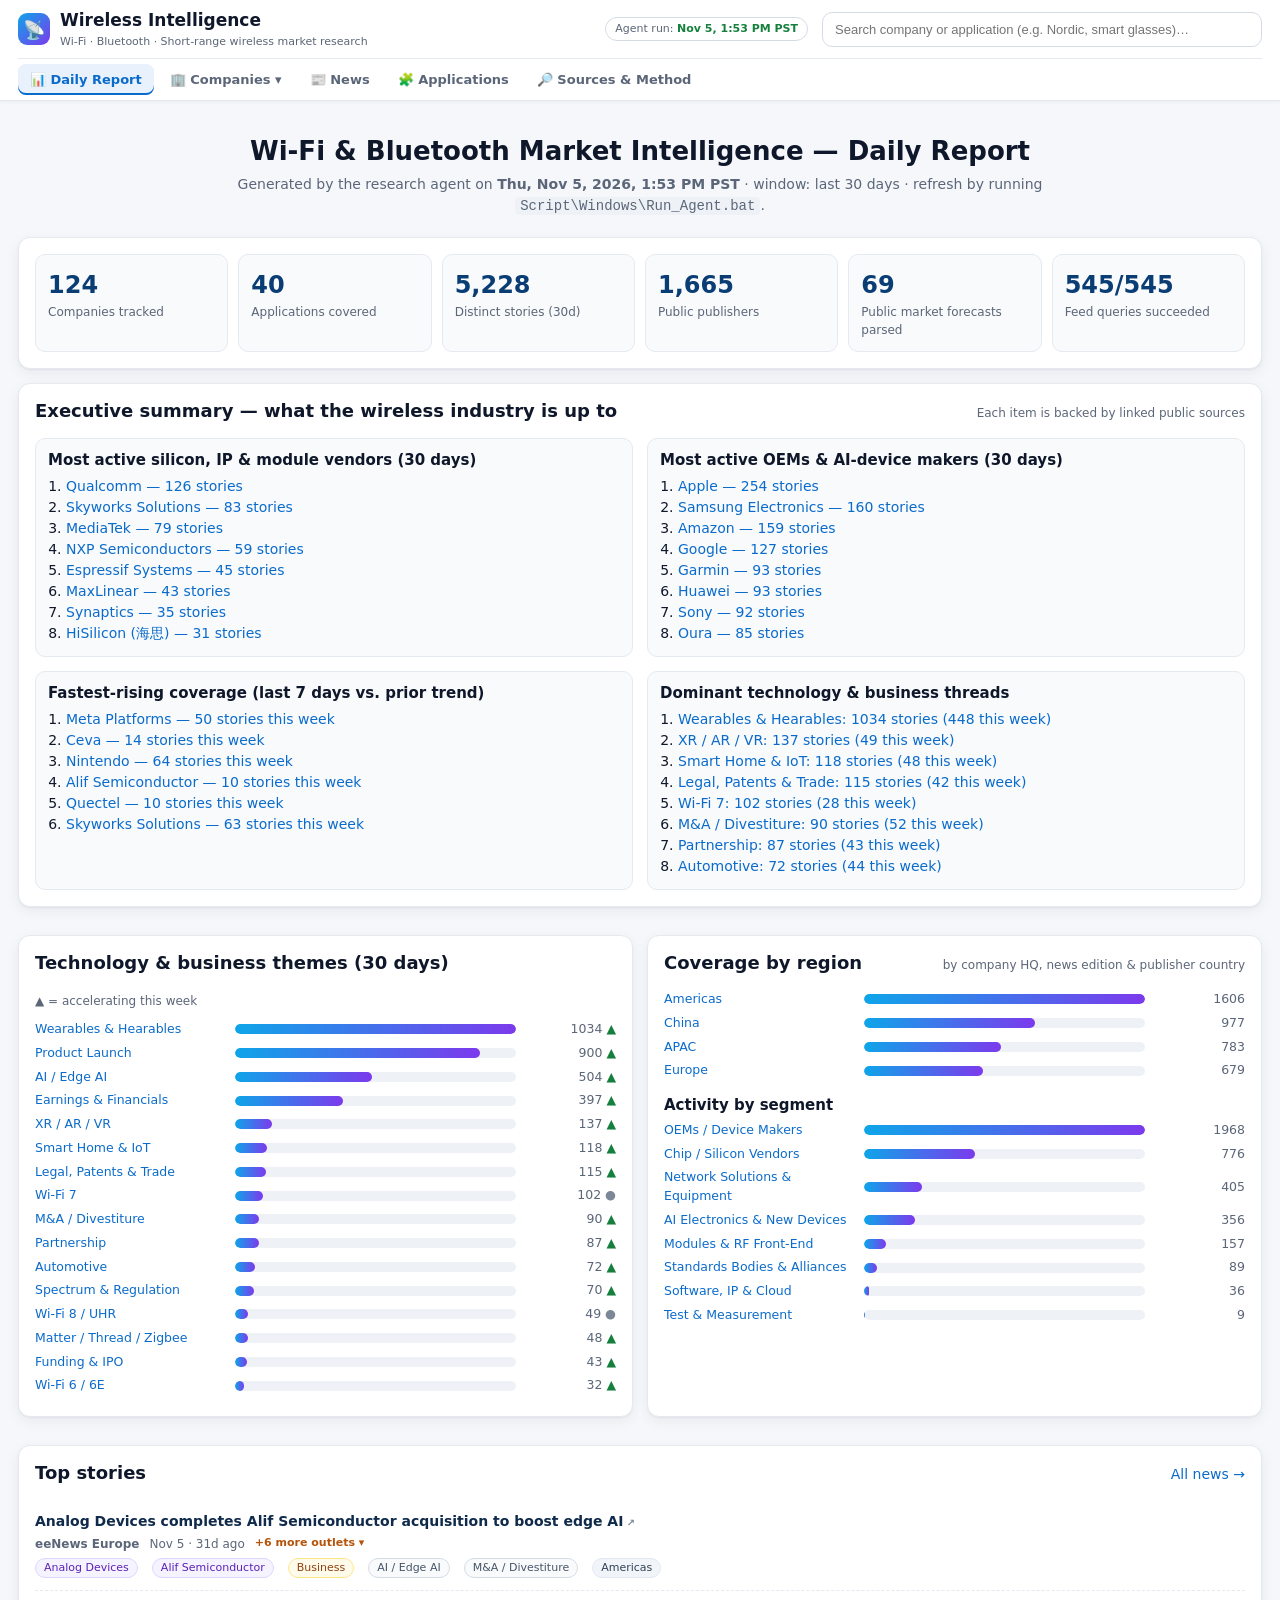
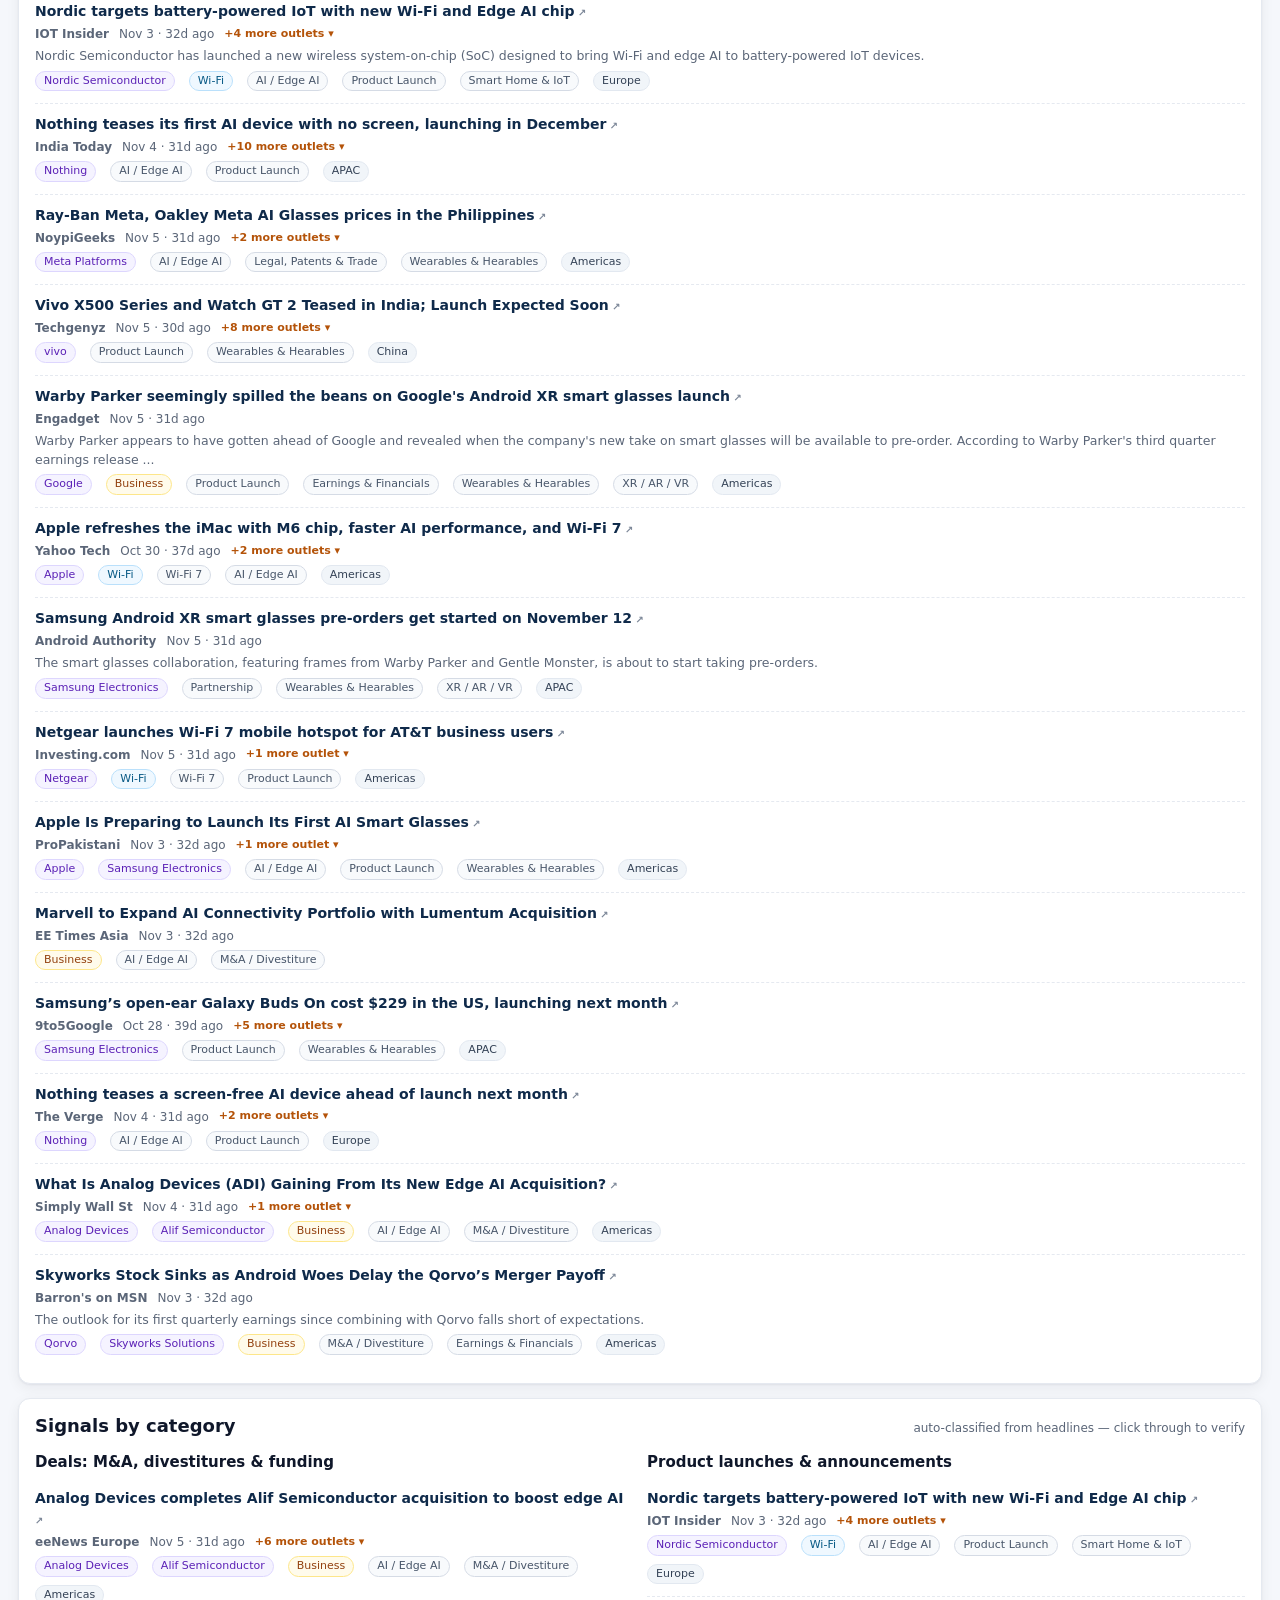
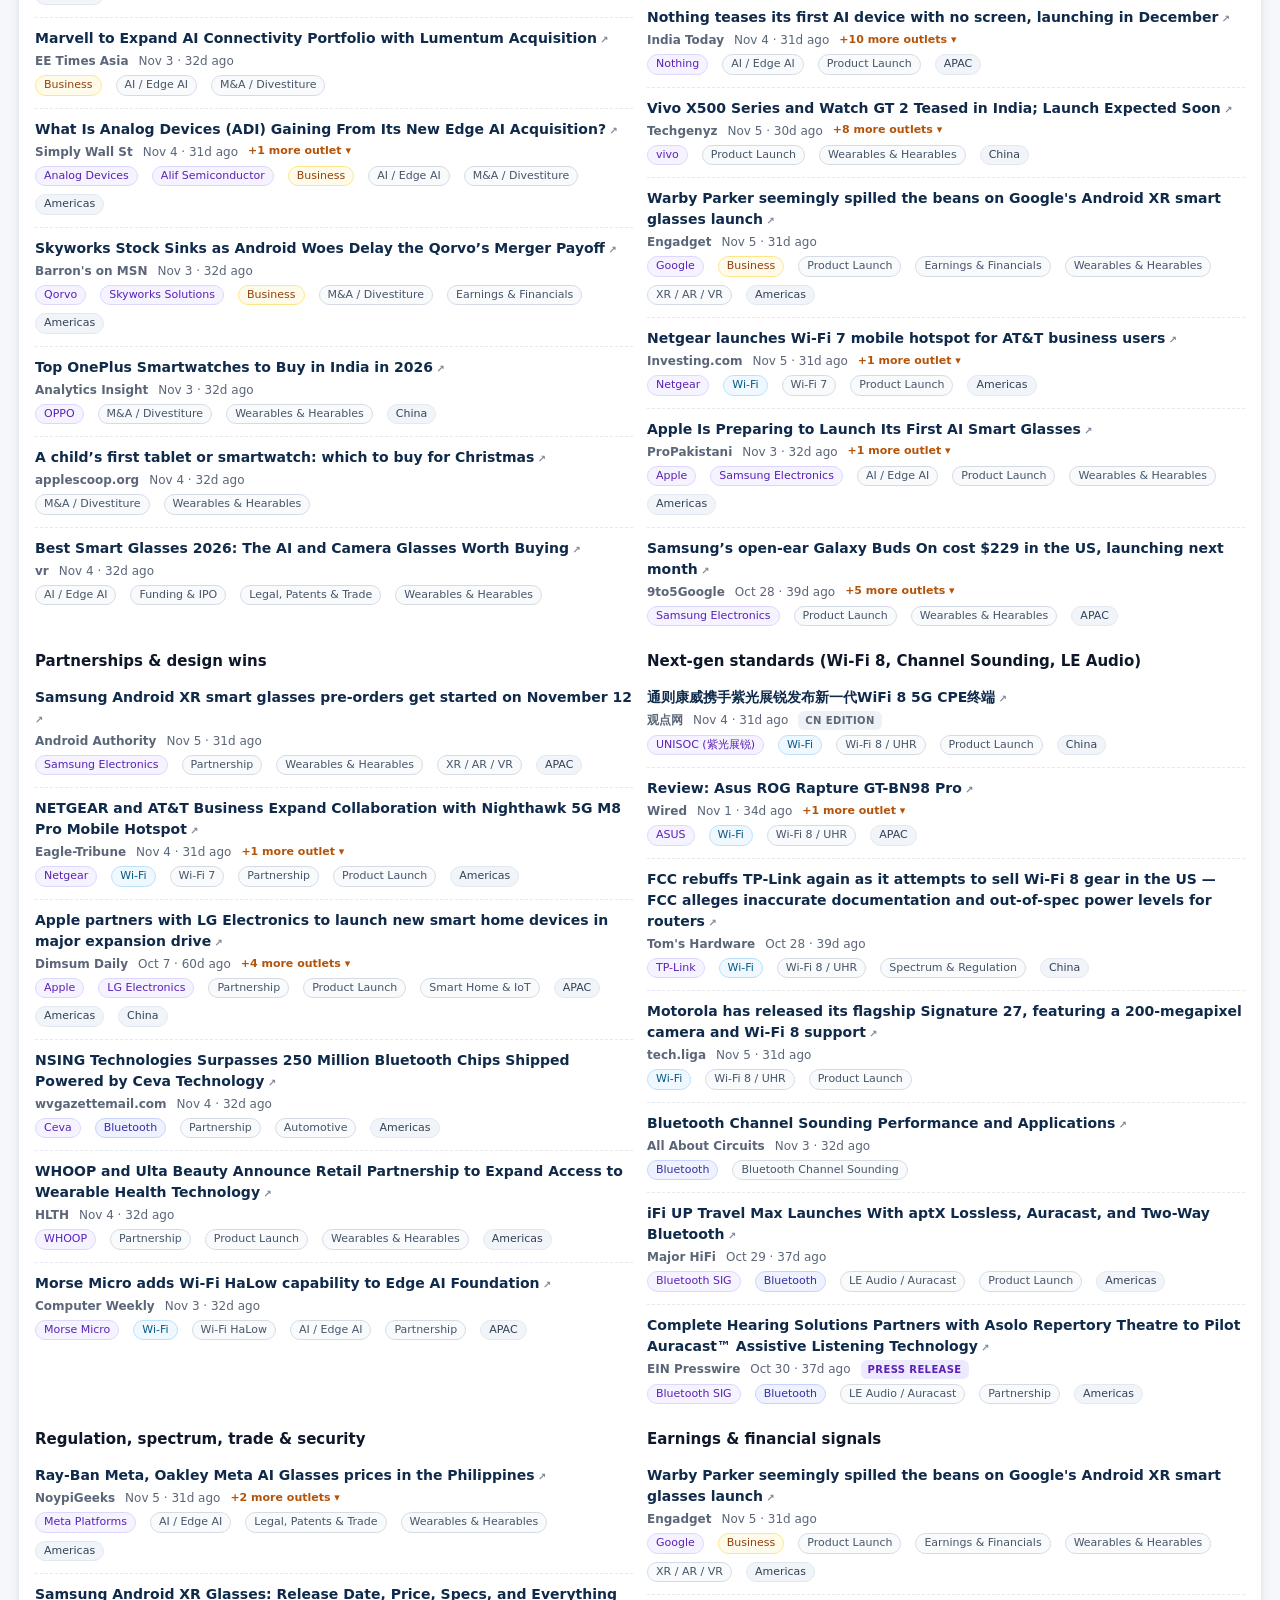
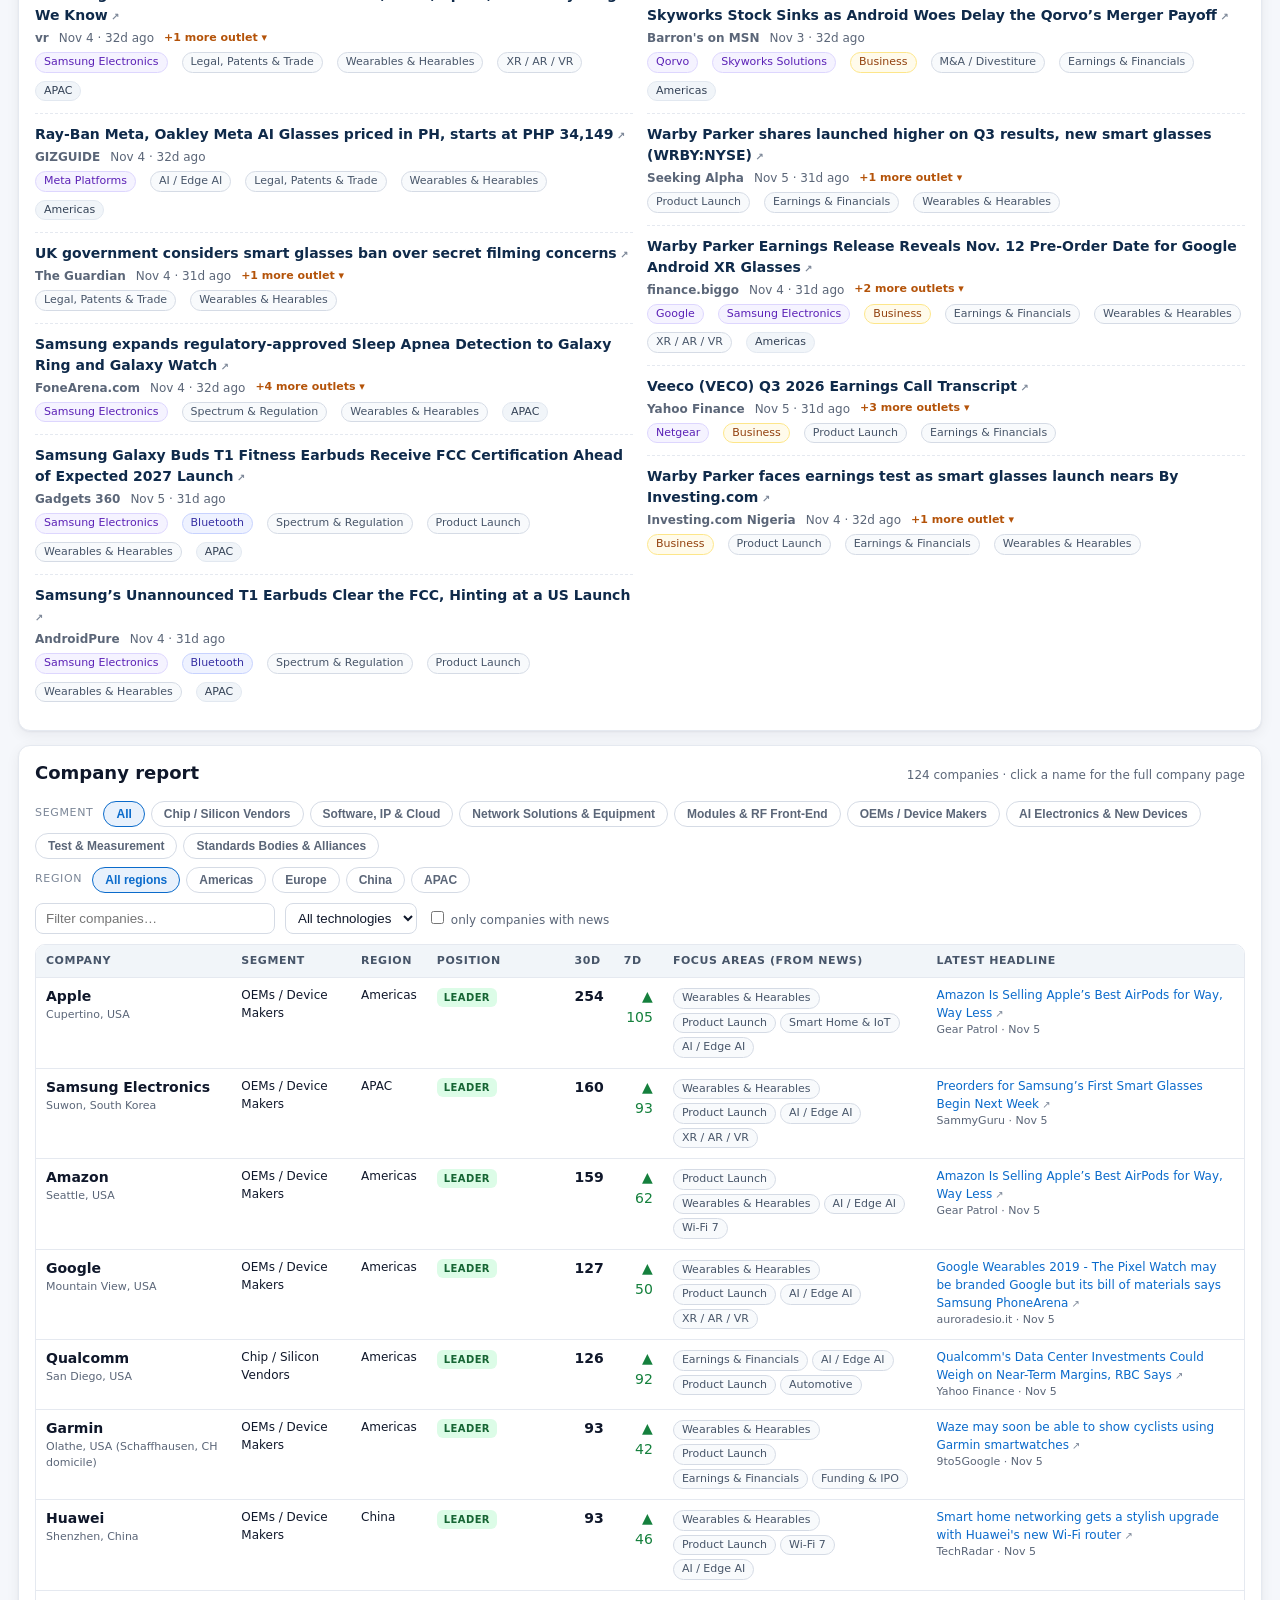
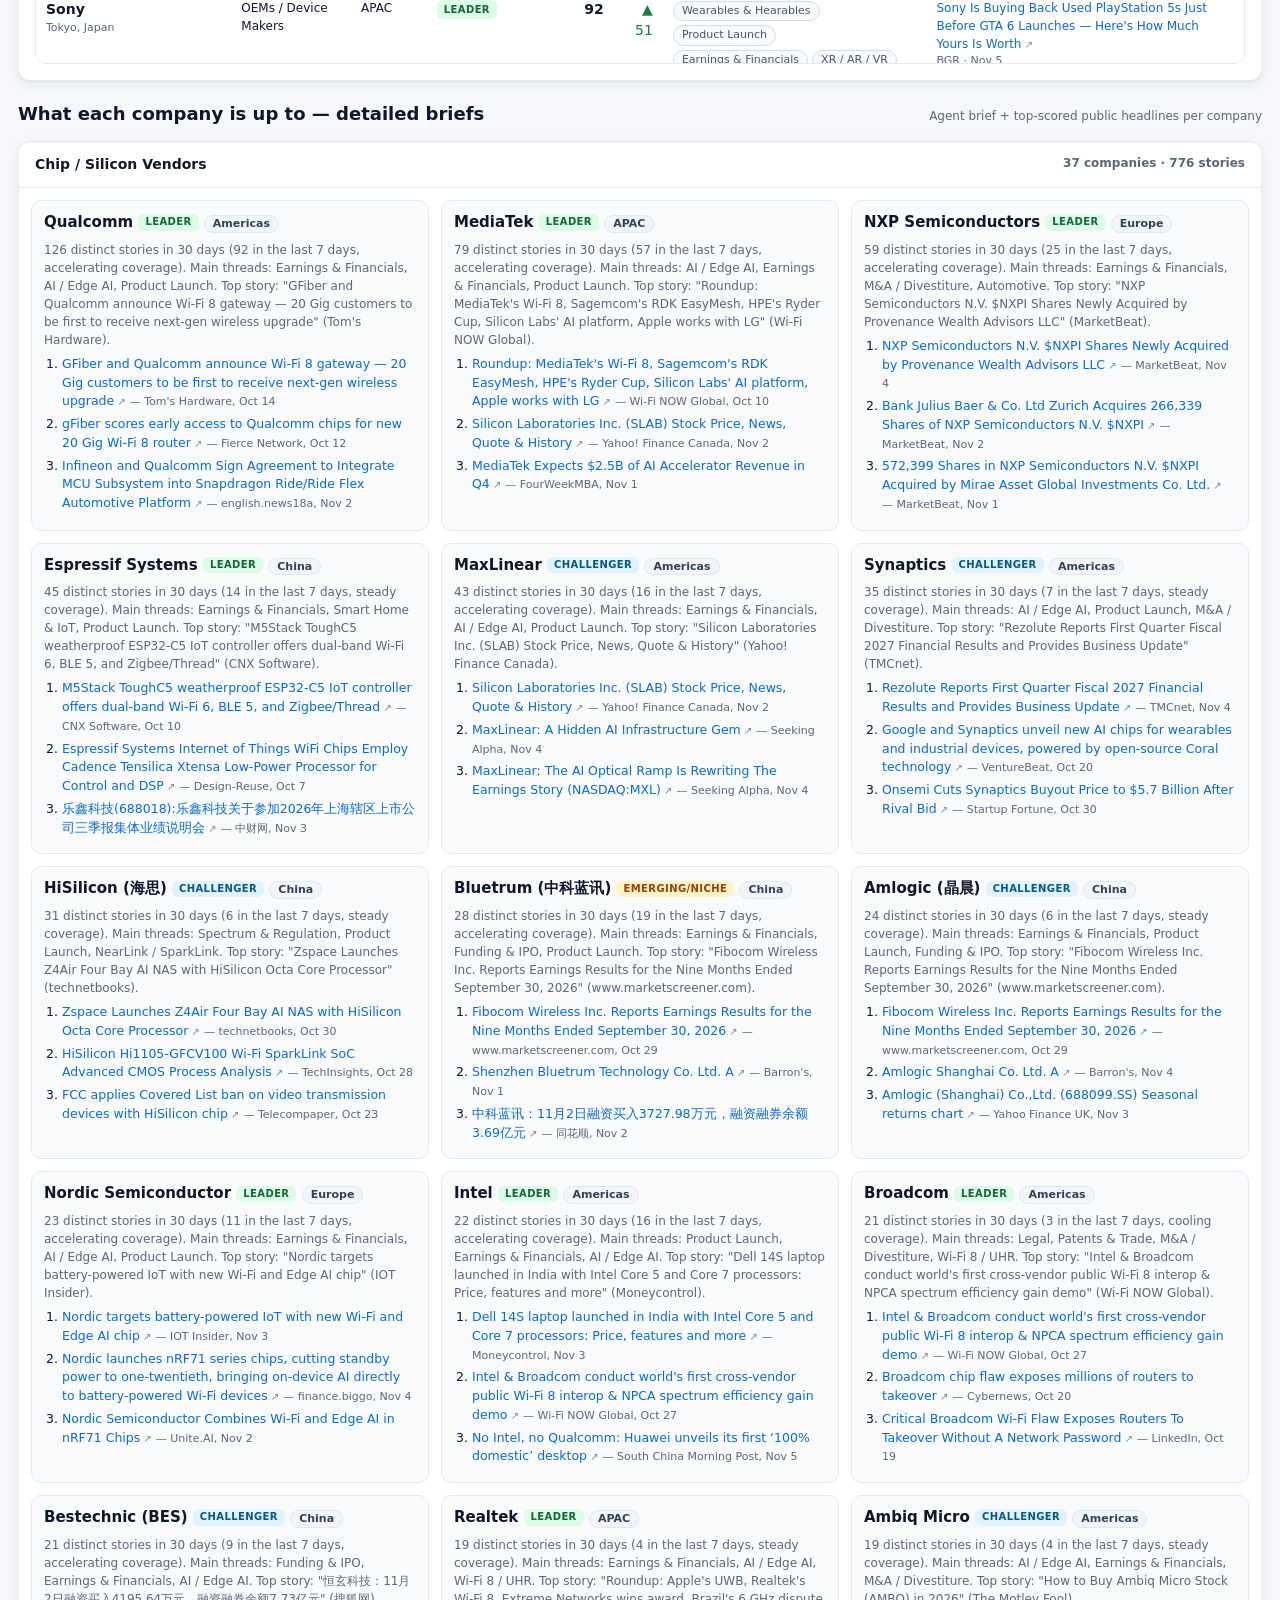
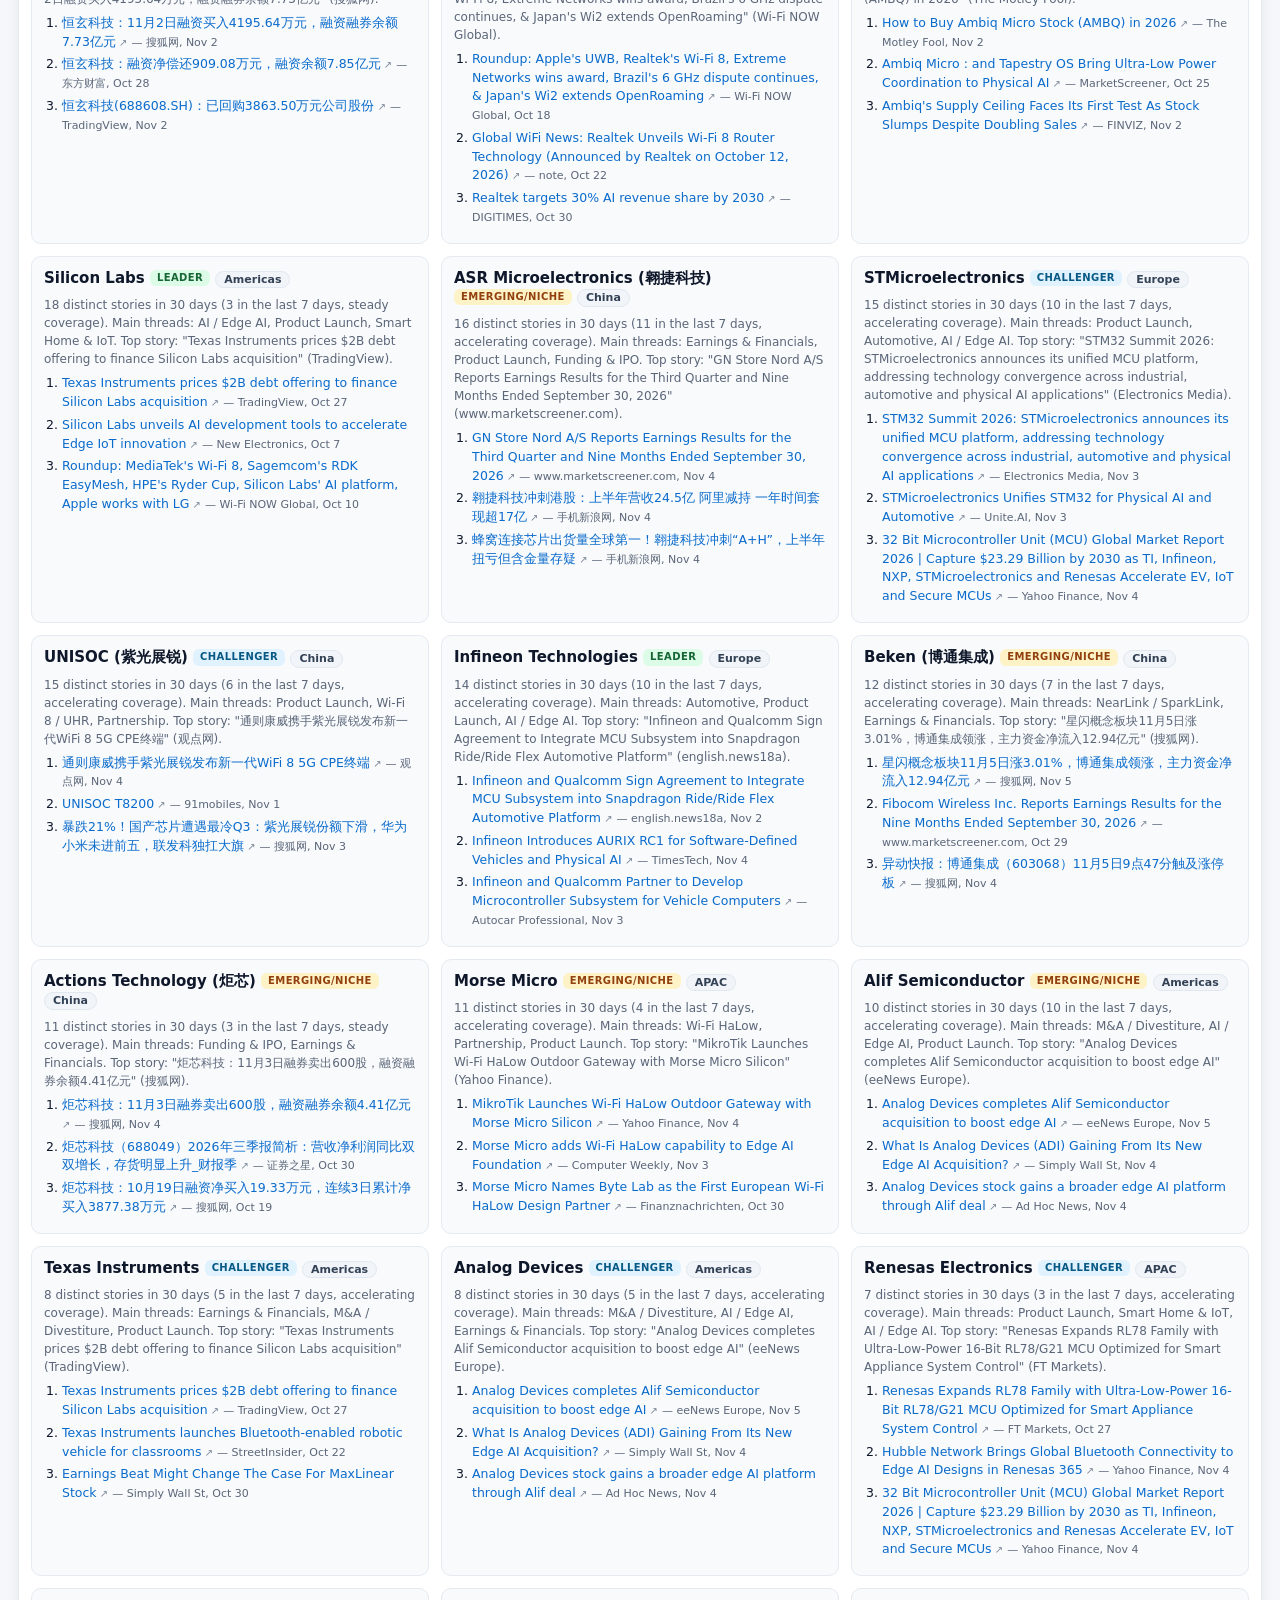
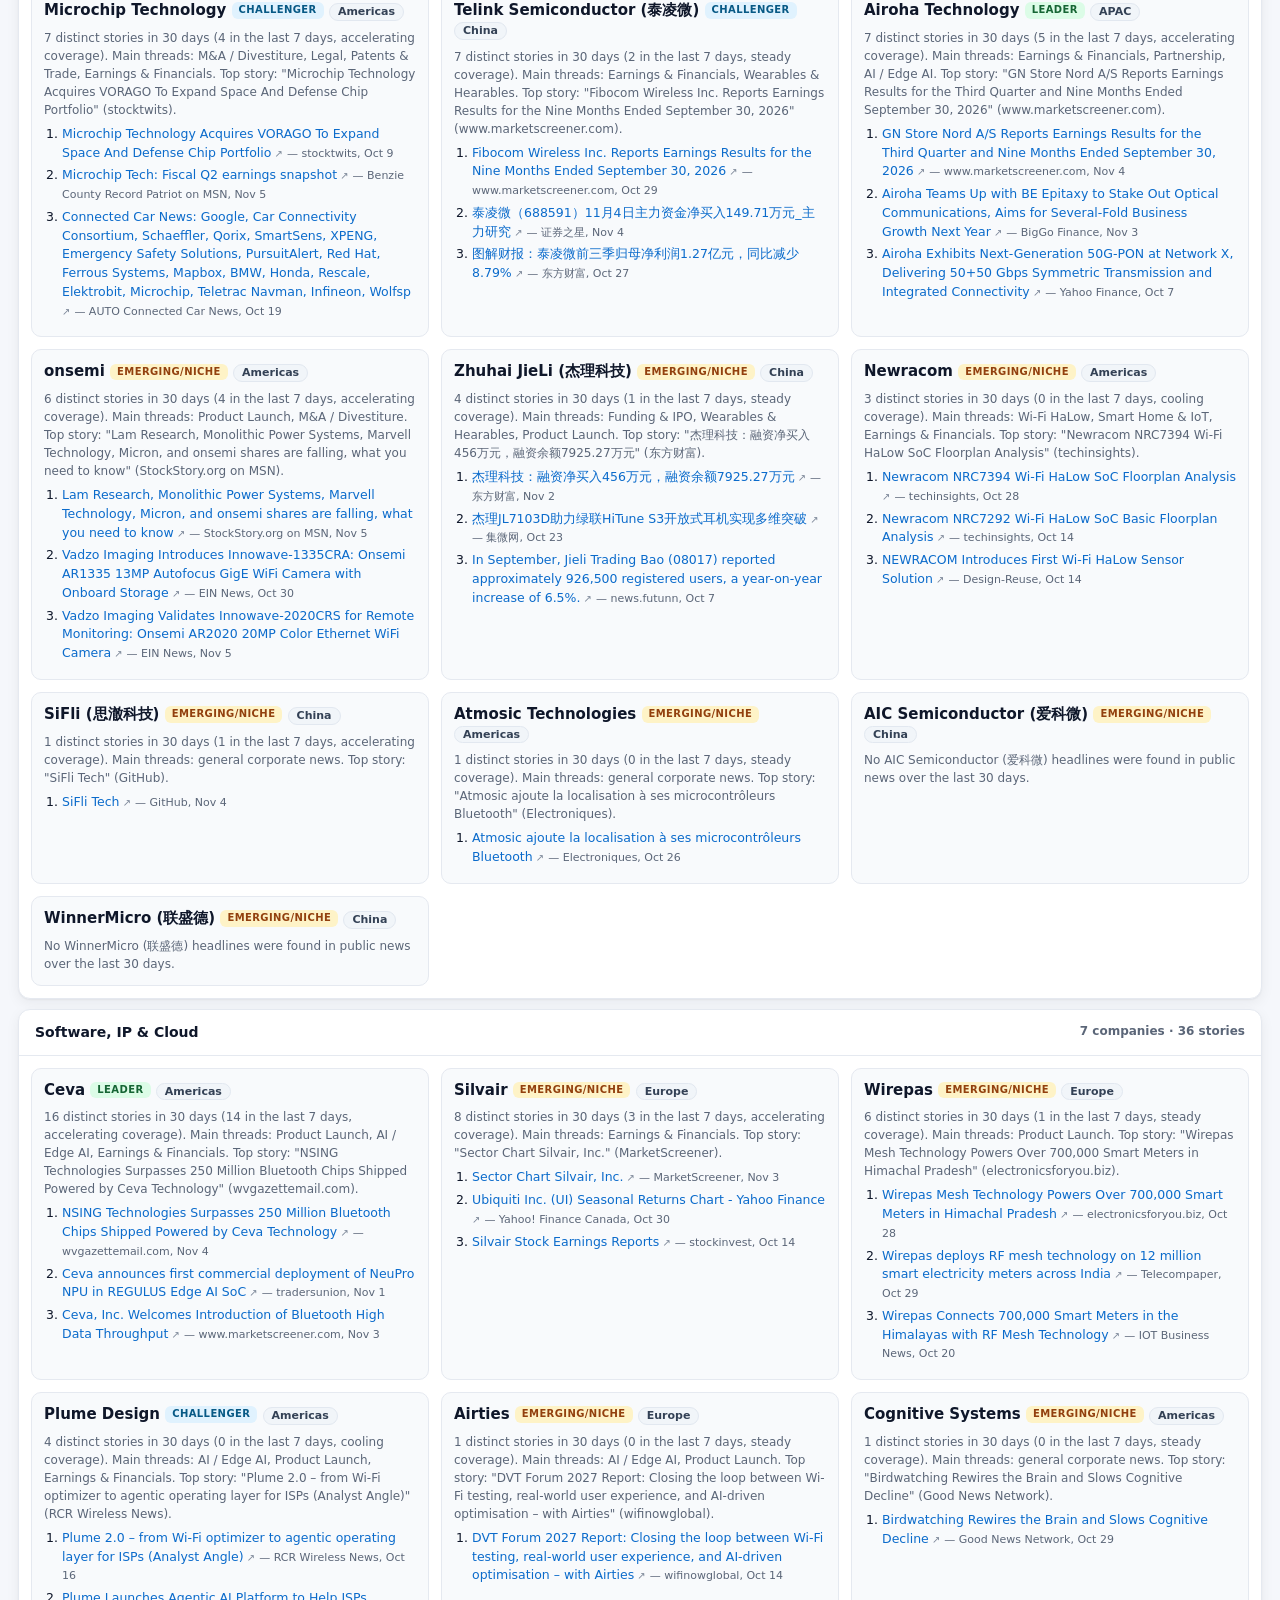
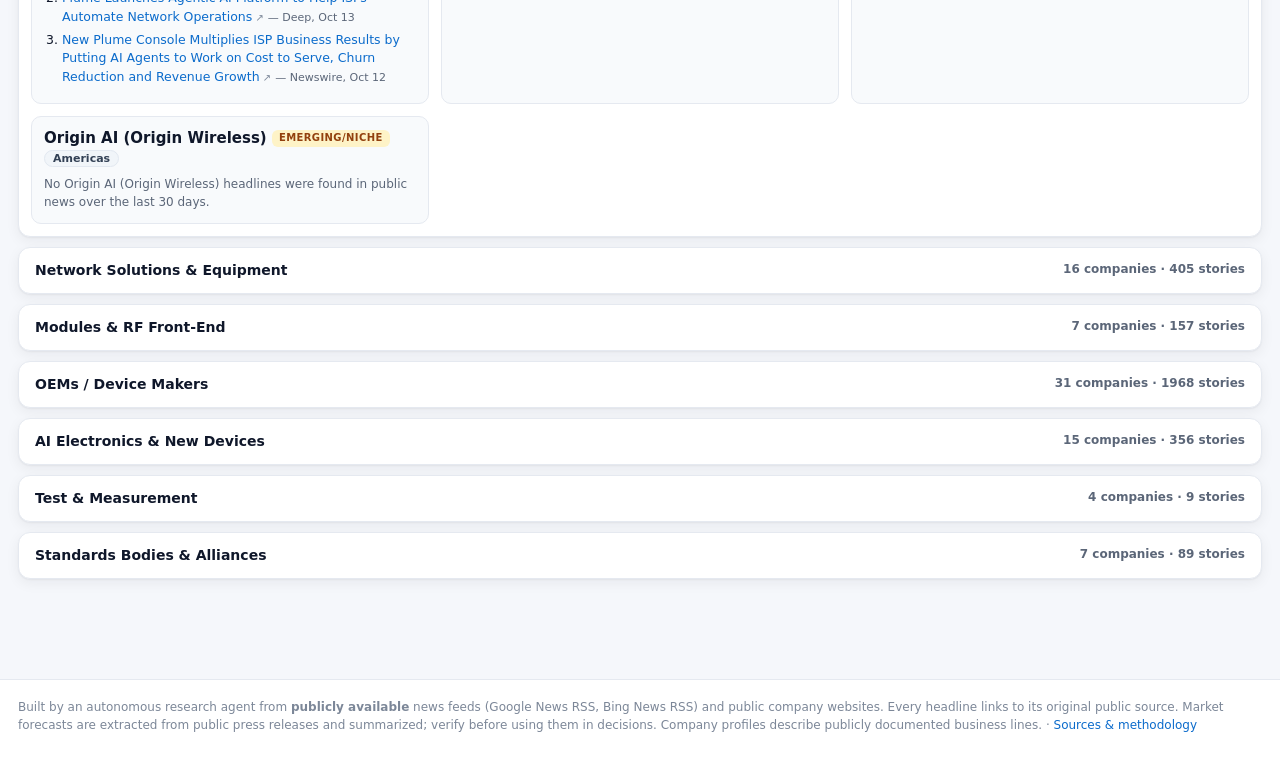
==== site/index.html @ a9712287 "Add wireless market research agent and light-theme dashboard Include on-demand Windows scripts, comp" ====
<!doctype html>
<html lang="en">
<head>
<meta charset="utf-8" />
<meta name="viewport" content="width=device-width,initial-scale=1" />
<title>Wireless Intelligence — Daily Wi-Fi &amp; Bluetooth Market Research Report</title>
<meta name="description" content="Autonomous daily market research on Wi-Fi and Bluetooth chip vendors, OEMs, AI devices and applications across the Americas, Europe, China and APAC — with clickable public sources." />
<link rel="stylesheet" href="assets/style.css?v=2" />
</head>
<body>
<div id="hdr"></div>
<main class="wrap content">
  <section class="hero">
    <h1>Wi-Fi &amp; Bluetooth Market Intelligence — Daily Report</h1>
    <p class="muted" id="sub"></p>
  </section>

  <section class="card"><div class="kpis" id="kpis"></div></section>

  <section class="card" id="exec">
    <div class="card-head"><h2>Executive summary — what the wireless industry is up to</h2><span class="muted small" id="execNote"></span></div>
    <div id="narr"></div>
    <div class="grid g2" id="bullets"></div>
  </section>

  <section class="grid g2">
    <div class="card"><div class="card-head"><h2>Technology &amp; business themes (30 days)</h2><span class="muted small">▲ = accelerating this week</span></div><div id="themes"></div></div>
    <div class="card"><div class="card-head"><h2>Coverage by region</h2><span class="muted small">by company HQ, news edition &amp; publisher country</span></div><div id="regions"></div>
      <h3 style="margin-top:16px">Activity by segment</h3><div id="segments"></div></div>
  </section>

  <section class="card">
    <div class="card-head"><h2>Top stories</h2><a href="news.html">All news →</a></div>
    <ul class="news" id="top"></ul>
  </section>

  <section class="card" id="deals"><div class="card-head"><h2>Signals by category</h2><span class="muted small">auto-classified from headlines — click through to verify</span></div><div class="grid g2" id="sections"></div></section>

  <section class="card" id="companies">
    <div class="card-head"><h2>Company report</h2><span class="muted small" id="cnt"></span></div>
    <div class="toggles" id="catT"></div>
    <div class="toggles" id="regT" style="margin-top:8px"></div>
    <div class="filters" style="margin:10px 0">
      <input type="text" id="cq" placeholder="Filter companies…" />
      <select id="tech"><option value="">All technologies</option><option>Wi-Fi</option><option>Bluetooth</option><option>UWB</option><option>Thread/Matter</option><option>Wi-Fi HaLow</option><option>NearLink</option><option>Wi-Fi Sensing</option></select>
      <label class="small muted"><input type="checkbox" id="active" /> only companies with news</label>
    </div>
    <div class="tbl-wrap" style="max-height:720px"><table id="tbl">
      <thead><tr><th data-k="name">Company</th><th data-k="cat">Segment</th><th data-k="region">Region</th><th data-k="tier">Position</th><th data-k="n30" class="num">30d</th><th data-k="n7" class="num">7d</th><th class="nosort">Focus areas (from news)</th><th class="nosort">Latest headline</th></tr></thead>
      <tbody></tbody></table></div>
  </section>

  <section id="briefs">
    <div class="card-head" style="margin-top:22px"><h2>What each company is up to — detailed briefs</h2><span class="muted small">Agent brief + top-scored public headlines per company</span></div>
    <div id="briefGroups"></div>
  </section>
</main>
<footer id="ftr"></footer>

<script src="data/index.js"></script>
<script src="data/report.js"></script>
<script src="assets/common.js?v=2"></script>
<script>
(function () {
  const R = window.WR_REPORT;
  WR.header("report");
  if (!R) { document.querySelector("main").innerHTML = '<div class="card empty">No report yet — run <code>Script\\Windows\\Run_Agent.bat</code>.</div>'; return; }
  const L = R.theme_labels, E = WR.esc;
  document.getElementById("sub").innerHTML = `Generated by the research agent on <b>${WR.fmtFull(R.generated)}</b> · window: last ${R.window} days · refresh by running <code>Script\\Windows\\Run_Agent.bat</code>.`;

  const k = R.kpis;
  document.getElementById("kpis").innerHTML = [
    [k.companies, "Companies tracked"], [k.applications, "Applications covered"], [k.articles.toLocaleString(), "Distinct stories (30d)"],
    [k.publishers.toLocaleString(), "Public publishers"], [k.forecasts, "Public market forecasts parsed"], [`${k.queries_ok}/${k.queries}`, "Feed queries succeeded"]
  ].map(([v, l]) => `<div class="kpi"><div class="v">${v}</div><div class="l">${l}</div></div>`).join("");

  // ---- executive summary
  const S = R.summary;
  if (S.narrative) {
    const refs = S.narrative.refs;
    const txt = E(S.narrative.text).replace(/\[(\d+)\]/g, (m, n) => { const r = refs[+n - 1]; return r ? `<a href="${E(r.u)}" target="_blank" rel="noopener" title="${E(r.t)} — ${E(r.p)}">[${n}]</a>` : m; });
    document.getElementById("narr").innerHTML = `<div class="note info narr">${txt}</div><p class="tiny muted">AI narrative (${E(S.narrative.model)}) written only from the cited public headlines.</p>`;
  }
  document.getElementById("bullets").innerHTML = S.bullets.map((b) => `<div class="kpi"><h3>${E(b.h)}</h3><ol style="margin:6px 0 0;padding-left:18px">${b.items.map((i) => `<li>${i.cid ? `<a href="company.html?id=${i.cid}">${E(i.t)}</a>` : i.theme ? `<a href="news.html?theme=${i.theme}">${E(i.t)}</a>` : E(i.t)}</li>`).join("")}</ol></div>`).join("");
  document.getElementById("execNote").textContent = "Each item is backed by linked public sources";

  // ---- themes
  const th = R.themes.filter((t) => !["wifi", "bluetooth", "chips"].includes(t.id)).slice(0, 16);
  document.getElementById("themes").innerHTML = WR.bars(th.map((t) => ({ l: `<a href="news.html?theme=${t.id}">${E(t.label)}</a>`, v: t.n30, n: `${t.n30} ${t.mom > 0.5 ? '<span class="up">▲</span>' : t.mom < -0.4 ? '<span class="down">▼</span>' : '<span class="flat">●</span>'}` })));
  document.getElementById("regions").innerHTML = WR.bars(S.regions.filter((r) => r[0] !== "Global").map(([r, n]) => ({ l: `<a href="news.html?region=${encodeURIComponent(r)}">${E(r)}</a>`, v: n })));
  const seg = {};
  R.companies.forEach((c) => (seg[c.cat] = (seg[c.cat] || 0) + c.n30));
  document.getElementById("segments").innerHTML = WR.bars(Object.entries(seg).sort((a, b) => b[1] - a[1]).map(([c, n]) => ({ l: `<a href="index.html?cat=${c}#companies">${E(R.categories[c])}</a>`, v: n })));

  document.getElementById("top").innerHTML = R.top.slice(0, 15).map((n) => WR.newsItem(n, L, { desc: true })).join("");
  document.getElementById("sections").innerHTML = S.sections.filter((s) => s.items.length).map((s) => `<div><h3>${E(s.h)}</h3><ul class="news">${s.items.slice(0, 7).map((n) => WR.newsItem(n, L)).join("")}</ul></div>`).join("");

  // ---- company table
  let cat = WR.qs("cat") || "", reg = WR.qs("region") || "", sortK = "n30", sortD = -1;
  const catT = document.getElementById("catT"), regT = document.getElementById("regT");
  catT.innerHTML = `<span class="lbl">Segment</span>` + [["", "All"]].concat(Object.entries(R.categories)).map(([k2, v]) => `<button class="tbtn" data-c="${k2}">${E(v)}</button>`).join("");
  regT.innerHTML = `<span class="lbl">Region</span>` + [["", "All regions"]].concat(R.regions.map((r) => [r, r])).map(([k2, v]) => `<button class="tbtn" data-r="${k2}">${E(v)}</button>`).join("");
  catT.onclick = (e) => { if (e.target.dataset.c !== undefined) { cat = e.target.dataset.c; draw(); } };
  regT.onclick = (e) => { if (e.target.dataset.r !== undefined) { reg = e.target.dataset.r; draw(); } };
  ["cq", "tech", "active"].forEach((id) => document.getElementById(id).addEventListener("input", draw));
  document.querySelectorAll("#tbl th[data-k]").forEach((th2) => th2.onclick = () => { const kk = th2.dataset.k; sortD = sortK === kk ? -sortD : (["n30", "n7"].includes(kk) ? -1 : 1); sortK = kk; draw(); });

  function filtered() {
    const q = document.getElementById("cq").value.toLowerCase(), tech = document.getElementById("tech").value, act = document.getElementById("active").checked;
    return R.companies.filter((c) => (!cat || c.cat === cat) && (!reg || c.region === reg) && (!tech || c.tech.includes(tech)) && (!act || c.n30 > 0) && (!q || c.name.toLowerCase().includes(q)));
  }
  function draw() {
    catT.querySelectorAll(".tbtn").forEach((b) => b.classList.toggle("on", b.dataset.c === cat));
    regT.querySelectorAll(".tbtn").forEach((b) => b.classList.toggle("on", b.dataset.r === reg));
    const rows = filtered().sort((a, b) => { const x = a[sortK], y = b[sortK]; return (typeof x === "number" ? x - y : String(x).localeCompare(String(y))) * sortD; });
    document.getElementById("cnt").textContent = `${rows.length} companies · click a name for the full company page`;
    document.querySelector("#tbl tbody").innerHTML = rows.map((c) => `<tr>
      <td><a class="co-name" href="company.html?id=${c.id}">${E(c.name)}</a><div class="tiny muted">${E(c.hq)}</div></td>
      <td class="small">${E(R.categories[c.cat])}</td><td class="small">${E(c.region)}</td><td>${WR.tierBadge(c.tier)}</td>
      <td class="num"><b>${c.n30}</b></td><td class="num">${WR.momHtml(c.mom, c.n7)}</td>
      <td>${c.focus.map((f) => `<span class="chip">${E(L[f] || f)}</span>`).join("") || '<span class="muted small">—</span>'}</td>
      <td class="small">${c.latest ? `<a class="ext" href="${E(c.latest.u)}" target="_blank" rel="noopener">${E(c.latest.t)}</a><div class="tiny muted">${E(c.latest.p)} · ${WR.fmtDate(c.latest.d)}</div>` : '<span class="muted">No headlines in window</span>'}</td></tr>`).join("");
    drawBriefs(rows);
  }
  function drawBriefs(rows) {
    const by = {};
    rows.forEach((c) => (by[c.cat] = by[c.cat] || []).push(c));
    document.getElementById("briefGroups").innerHTML = Object.keys(R.categories).filter((k2) => by[k2]).map((k2, i) => {
      const list = by[k2].slice().sort((a, b) => b.n30 - a.n30);
      return `<details class="grp" ${i < 2 ? "open" : ""}><summary><span>${E(R.categories[k2])}</span><span class="muted small">${list.length} companies · ${list.reduce((s, c) => s + c.n30, 0)} stories</span></summary>
      <div class="briefs">${list.map((c) => `<div class="brief"><h3><a href="company.html?id=${c.id}">${E(c.name)}</a> ${WR.tierBadge(c.tier)} <span class="chip rg">${E(c.region)}</span></h3>
        <div class="small muted">${E(c.brief)}</div>
        ${c.hl.length ? `<ol>${c.hl.map((n) => `<li><a class="ext" href="${E(n.u)}" target="_blank" rel="noopener">${E(n.t)}</a> <span class="tiny muted">— ${E(n.p)}, ${WR.fmtDate(n.d)}</span></li>`).join("")}</ol>` : ""}
      </div>`).join("")}</div></details>`;
    }).join("");
  }
  draw();
  if (location.hash === "#companies" || WR.qs("cat")) setTimeout(() => document.getElementById("companies").scrollIntoView(), 50);
})();
</script>
</body>
</html>
---- site/assets/style.css ----
:root{
  --bg:#f5f7fb;--bg2:#ffffff;--card:#ffffff;--card2:#f8fafc;--bd:#e5e9f0;--bd2:#d5dbe5;
  --tx:#0f172a;--mut:#5b6678;--mut2:#7c8798;--acc:#0b6bcb;--acc2:#6d28d9;--good:#15803d;--warn:#b45309;--bad:#dc2626;
  --r:12px;--sh:0 1px 2px rgba(15,23,42,.05),0 4px 14px rgba(15,23,42,.06)
}
*{box-sizing:border-box}
html,body{margin:0;background:var(--bg);color:var(--tx);font:14px/1.5 "Segoe UI",Inter,system-ui,-apple-system,Roboto,Arial,sans-serif}
a{color:var(--acc);text-decoration:none}
a:hover{text-decoration:underline}
.wrap{max-width:1380px;margin:0 auto;padding:0 18px}
.muted{color:var(--mut)} .small{font-size:12px} .tiny{font-size:11px}
h1,h2,h3{margin:0 0 6px;line-height:1.25;color:var(--tx)}
h1{font-size:26px} h2{font-size:18px} h3{font-size:15px}
code{background:#eef2f7;padding:1px 5px;border-radius:4px}

/* ---------- top nav ---------- */
.topnav{position:sticky;top:0;z-index:50;background:rgba(255,255,255,.97);backdrop-filter:blur(8px);border-bottom:1px solid var(--bd);box-shadow:0 1px 3px rgba(15,23,42,.05)}
.topnav .row1{display:flex;align-items:center;gap:14px;height:58px}
.brand{display:flex;align-items:center;gap:10px;color:var(--tx);font-weight:800;font-size:17px;white-space:nowrap}
.brand:hover{text-decoration:none}
.brand .logo{width:32px;height:32px;border-radius:9px;background:linear-gradient(135deg,#0ea5e9,#7c3aed);display:grid;place-items:center;font-size:18px}
.brand small{display:block;font-size:11px;color:var(--mut);font-weight:500}
.spacer{flex:1}
.search{position:relative;width:min(440px,42vw)}
.search input{width:100%;background:#fff;border:1px solid var(--bd2);color:var(--tx);border-radius:10px;padding:9px 12px;font-size:13px;outline:none}
.search input:focus{border-color:var(--acc);box-shadow:0 0 0 3px rgba(11,107,203,.12)}
.suggest{position:absolute;top:42px;left:0;right:0;background:#fff;border:1px solid var(--bd2);border-radius:10px;box-shadow:var(--sh);max-height:360px;overflow:auto}
.suggest a{display:flex;justify-content:space-between;gap:8px;padding:8px 12px;color:var(--tx);border-bottom:1px solid var(--bd)}
.suggest a:hover,.suggest a.on{background:#eef5fd;text-decoration:none}
.suggest a span{color:var(--mut);font-size:11px}
.navrow{display:flex;gap:4px;align-items:center;height:42px;border-top:1px solid var(--bd);flex-wrap:wrap}
.navrow>a,.dd>a{color:var(--mut);padding:6px 12px;border-radius:8px;font-weight:600;font-size:13px}
.navrow>a:hover,.dd>a:hover{color:var(--tx);background:#eef2f7;text-decoration:none}
.navrow a.active,.dd>a.active{color:var(--acc);background:#e8f1fc;box-shadow:inset 0 -2px 0 var(--acc)}
.dd{position:relative}
.dd-menu{display:none;position:absolute;top:32px;left:0;min-width:300px;background:#fff;border:1px solid var(--bd2);border-radius:12px;box-shadow:var(--sh);padding:6px}
.dd:hover .dd-menu{display:block}
.dd-menu a{display:block;padding:8px 10px;border-radius:8px;color:var(--tx)}
.dd-menu a:hover{background:#eef5fd;text-decoration:none}
.dd-menu a span{display:block;color:var(--mut);font-size:11px}
.status-pill{font-size:11px;color:var(--mut);border:1px solid var(--bd2);background:#fff;padding:3px 9px;border-radius:999px;white-space:nowrap}
.status-pill b{color:var(--good)}

/* ---------- layout ---------- */
.content{padding:18px 18px 60px}
.hero{text-align:center;padding:16px 0 6px}
.hero p{max-width:820px;margin:6px auto 0}
.card{background:var(--card);border:1px solid var(--bd);border-radius:var(--r);padding:16px;margin:14px 0;box-shadow:var(--sh)}
.card-head{display:flex;justify-content:space-between;align-items:baseline;gap:12px;flex-wrap:wrap;margin-bottom:10px}
.grid{display:grid;gap:14px}
.g2{grid-template-columns:repeat(2,minmax(0,1fr))}
.g3{grid-template-columns:repeat(3,minmax(0,1fr))}
.g4{grid-template-columns:repeat(4,minmax(0,1fr))}
@media(max-width:1000px){.g2,.g3,.g4{grid-template-columns:1fr}}
.kpis{display:grid;grid-template-columns:repeat(auto-fit,minmax(150px,1fr));gap:10px}
.kpi{background:var(--card2);border:1px solid var(--bd);border-radius:10px;padding:12px}
.kpi .v{font-size:24px;font-weight:800;color:#0b3d75}
.kpi .l{color:var(--mut);font-size:12px}

/* ---------- toggles / chips ---------- */
.toggles{display:flex;flex-wrap:wrap;gap:6px;align-items:center}
.toggles .lbl{color:var(--mut2);font-size:11px;text-transform:uppercase;letter-spacing:.06em;margin-right:4px}
.tbtn{background:#fff;border:1px solid var(--bd2);color:var(--mut);border-radius:999px;padding:5px 12px;font-size:12px;font-weight:600;cursor:pointer}
.tbtn:hover{color:var(--tx);border-color:#aab4c3}
.tbtn.on{background:#e8f1fc;border-color:var(--acc);color:var(--acc)}
.chip{display:inline-block;font-size:11px;padding:1px 8px;border-radius:999px;border:1px solid var(--bd2);background:#f8fafc;color:#475569;margin:2px 4px 2px 0;white-space:nowrap}
a.chip:hover{color:var(--tx);text-decoration:none;border-color:var(--acc)}
.chip.t-wifi{border-color:#bae0fb;background:#eff8ff;color:#075985}
.chip.t-bt{border-color:#c7d2fe;background:#eef2ff;color:#3730a3}
.chip.t-oth{border-color:#a7f3d0;background:#ecfdf5;color:#065f46}
.chip.t-biz{border-color:#fde68a;background:#fffbeb;color:#92400e}
.chip.co{border-color:#ddd6fe;background:#f5f3ff;color:#5b21b6}
.chip.rg{border-color:#e2e8f0;background:#f1f5f9;color:#334155}
.badge{display:inline-block;font-size:10px;font-weight:700;letter-spacing:.04em;padding:2px 7px;border-radius:6px;background:#eef2f7;color:var(--mut);text-transform:uppercase;vertical-align:middle}
.badge.leader{background:#dcfce7;color:#166534}
.badge.challenger{background:#e0f2fe;color:#075985}
.badge.niche{background:#fef3c7;color:#92400e}
.badge.wire{background:#ede9fe;color:#5b21b6}
.up{color:var(--good)} .down{color:var(--bad)} .flat{color:var(--mut2)}

/* ---------- tables ---------- */
.tbl-wrap{overflow:auto;border:1px solid var(--bd);border-radius:10px;background:#fff}
table{width:100%;border-collapse:collapse}
th,td{padding:8px 10px;border-bottom:1px solid var(--bd);text-align:left;vertical-align:top}
th{position:sticky;top:0;background:#f1f5f9;color:#475569;font-size:11px;text-transform:uppercase;letter-spacing:.05em;cursor:pointer;white-space:nowrap;z-index:1}
th.nosort{cursor:default}
tr:hover td{background:#f6faff}
td.num{text-align:right;font-variant-numeric:tabular-nums}
.co-name{font-weight:700;color:var(--tx)}
.co-name:hover{color:var(--acc)}

/* ---------- news ---------- */
.news{list-style:none;margin:0;padding:0}
.news li{padding:10px 0;border-bottom:1px dashed var(--bd)}
.news li:last-child{border-bottom:0}
.news .t{font-weight:600;color:#0f2a4a;font-size:14px}
.news .t:hover{color:var(--acc)}
.news .meta{color:var(--mut);font-size:12px;margin-top:3px;display:flex;flex-wrap:wrap;gap:4px 10px;align-items:center}
.news .x{color:var(--mut);font-size:12.5px;margin-top:4px}
.cov{font-size:11px;color:#b45309;cursor:pointer;font-weight:600}
.also{display:none;margin-top:4px;font-size:12px}
.also.open{display:block}
.also a{margin-right:10px}
.ext::after{content:" ↗";font-size:10px;color:var(--mut2)}

/* ---------- bars ---------- */
.bars .row{display:grid;grid-template-columns:190px 1fr 90px;gap:10px;align-items:center;margin:5px 0;font-size:12.5px}
.bars .track{height:10px;background:#eef2f7;border-radius:6px;overflow:hidden}
.bars .fill{height:100%;border-radius:6px;background:linear-gradient(90deg,#0ea5e9,#7c3aed)}
.bars .n{text-align:right;color:var(--mut);font-variant-numeric:tabular-nums}

/* ---------- briefs ---------- */
details.grp{background:#fff;border:1px solid var(--bd);border-radius:var(--r);margin:10px 0;box-shadow:var(--sh)}
details.grp>summary{cursor:pointer;padding:12px 16px;font-weight:700;list-style:none;display:flex;justify-content:space-between}
details.grp>summary::-webkit-details-marker{display:none}
details.grp[open]>summary{border-bottom:1px solid var(--bd)}
.briefs{display:grid;grid-template-columns:repeat(auto-fill,minmax(380px,1fr));gap:12px;padding:12px}
.brief{background:var(--card2);border:1px solid var(--bd);border-radius:10px;padding:12px}
.brief h3 a{color:var(--tx)}
.brief ol{margin:6px 0 0;padding-left:18px}
.brief li{margin:4px 0;font-size:12.5px}

/* ---------- applications layout ---------- */
.applayout{display:grid;grid-template-columns:290px 1fr;gap:16px;align-items:start}
.side{position:sticky;top:116px;max-height:calc(100vh - 132px);overflow:auto;background:#fff;border:1px solid var(--bd);border-radius:var(--r);padding:10px;box-shadow:var(--sh)}
@media(max-width:900px){.applayout{grid-template-columns:1fr}.side{position:static !important;max-height:300px !important}}
.side input{width:100%;background:#fff;border:1px solid var(--bd2);color:var(--tx);border-radius:8px;padding:7px 10px;margin-bottom:8px}
.side .gh{color:var(--mut2);font-size:10.5px;text-transform:uppercase;letter-spacing:.07em;margin:10px 6px 4px;font-weight:700}
.side a{display:flex;gap:8px;align-items:center;padding:6px 8px;border-radius:8px;color:var(--tx);font-size:13px}
.side a:hover{background:#f1f5f9;text-decoration:none}
.side a.on{background:#e8f1fc;color:var(--acc);font-weight:600;box-shadow:inset 3px 0 0 var(--acc)}
.side a .n{margin-left:auto;color:var(--mut2);font-size:11px}
.chart{width:100%;height:auto;background:#fbfcfe;border-radius:10px;border:1px solid var(--bd)}
.note{border-left:3px solid #f59e0b;background:#fffbeb;padding:8px 12px;border-radius:6px;font-size:12.5px;color:#78350f}
.note.info{border-color:#0ea5e9;background:#f0f9ff;color:#0c4a6e}
.pill-out{font-size:10px;color:#b91c1c;background:#fef2f2;border:1px solid #fecaca;border-radius:6px;padding:0 5px}
.pill-in{font-size:10px;color:#166534;background:#f0fdf4;border:1px solid #bbf7d0;border-radius:6px;padding:0 5px}

.co-head{display:flex;gap:16px;align-items:flex-start;flex-wrap:wrap}
.co-logo{width:56px;height:56px;border-radius:14px;background:linear-gradient(135deg,#0ea5e9,#7c3aed);color:#fff;display:grid;place-items:center;font-size:22px;font-weight:800}
.links a{margin-right:14px;font-size:13px}
.btn{display:inline-block;background:#fff;border:1px solid var(--bd2);color:var(--tx);padding:7px 14px;border-radius:9px;font-weight:600;cursor:pointer;font-size:13px}
.btn:hover{border-color:var(--acc);color:var(--acc);text-decoration:none}
select{background:#fff;border:1px solid var(--bd2);color:var(--tx);border-radius:8px;padding:6px 8px}
.filters{display:flex;flex-wrap:wrap;gap:10px;align-items:center}
.filters input[type=text]{background:#fff;border:1px solid var(--bd2);color:var(--tx);border-radius:8px;padding:7px 10px;min-width:240px}
.filters input[type=text]:focus,select:focus,.side input:focus{outline:none;border-color:var(--acc);box-shadow:0 0 0 3px rgba(11,107,203,.12)}
footer{border-top:1px solid var(--bd);background:#fff;color:var(--mut2);font-size:12px;padding:18px 0 30px;margin-top:30px}
.narr{white-space:pre-wrap;font-size:13.5px}
.empty{color:var(--mut);padding:18px;text-align:center}
pre{background:#f8fafc;border:1px solid var(--bd);border-radius:8px;padding:10px}
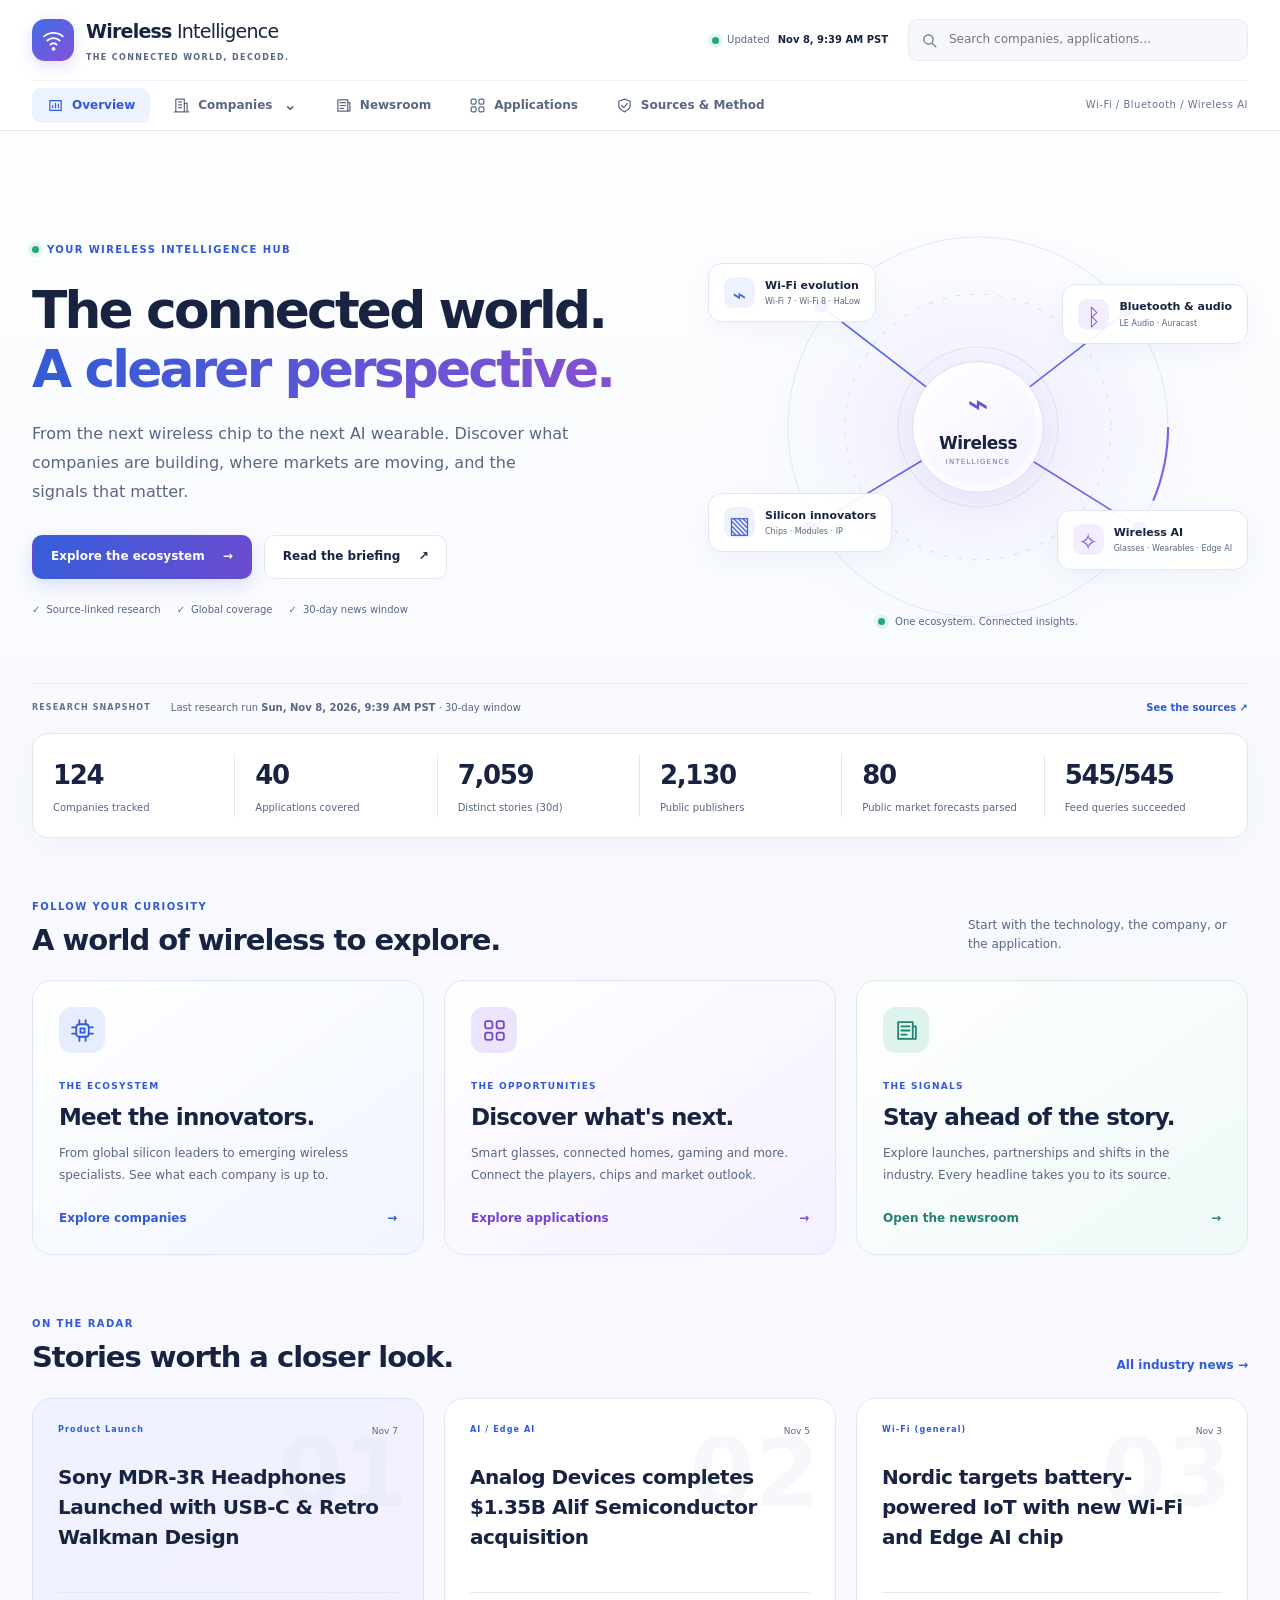
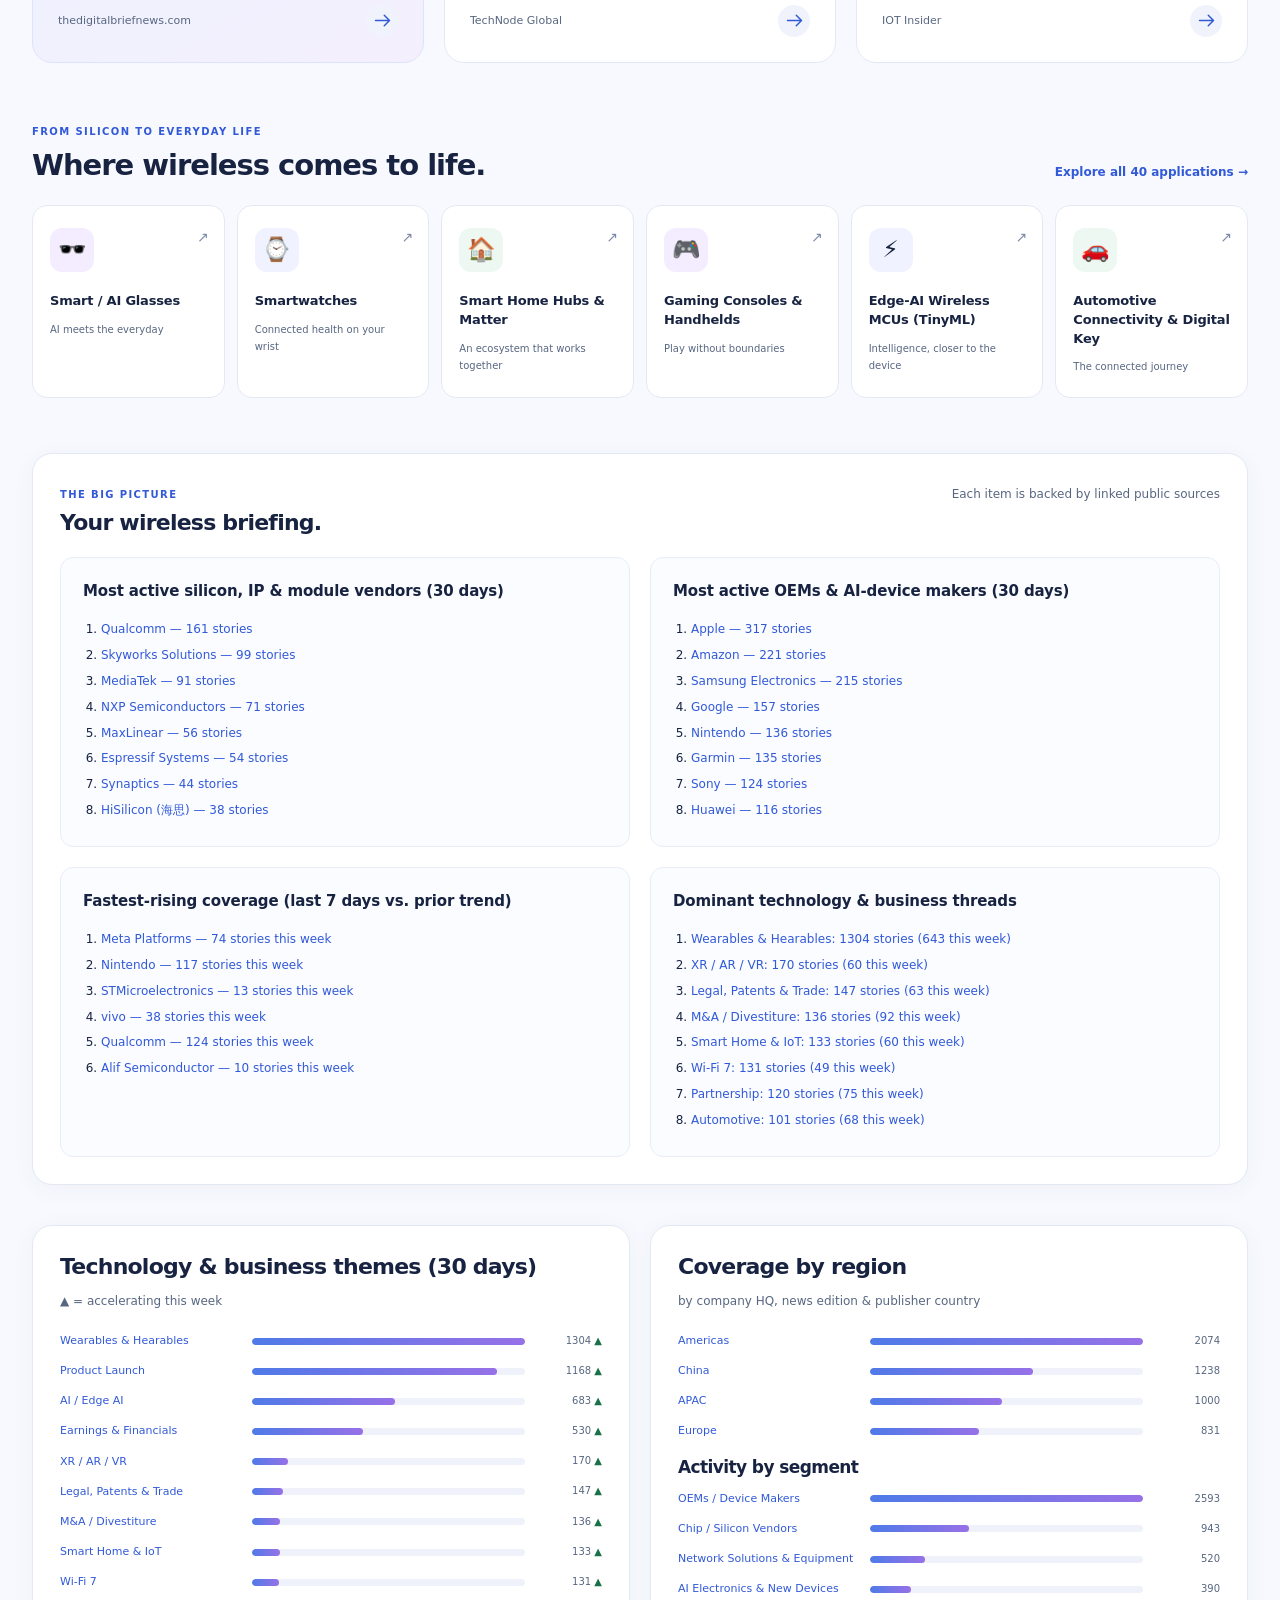
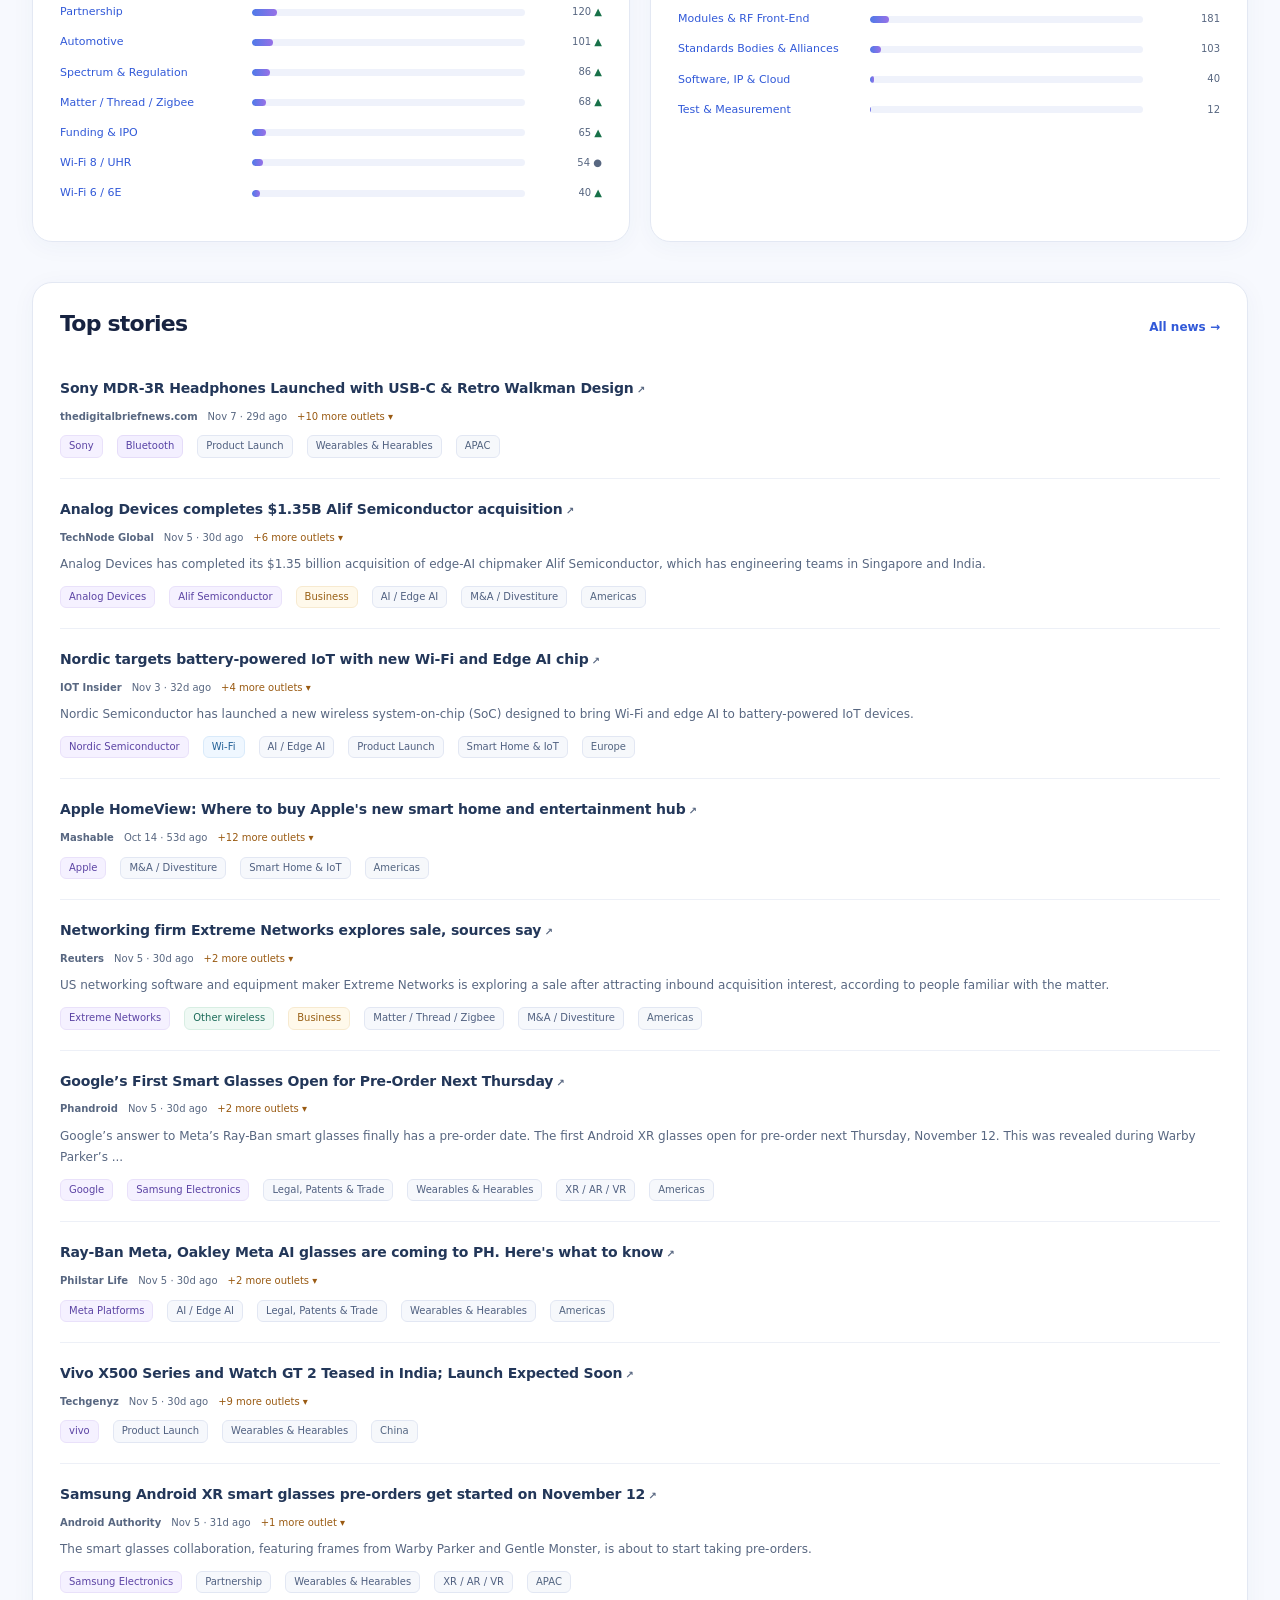
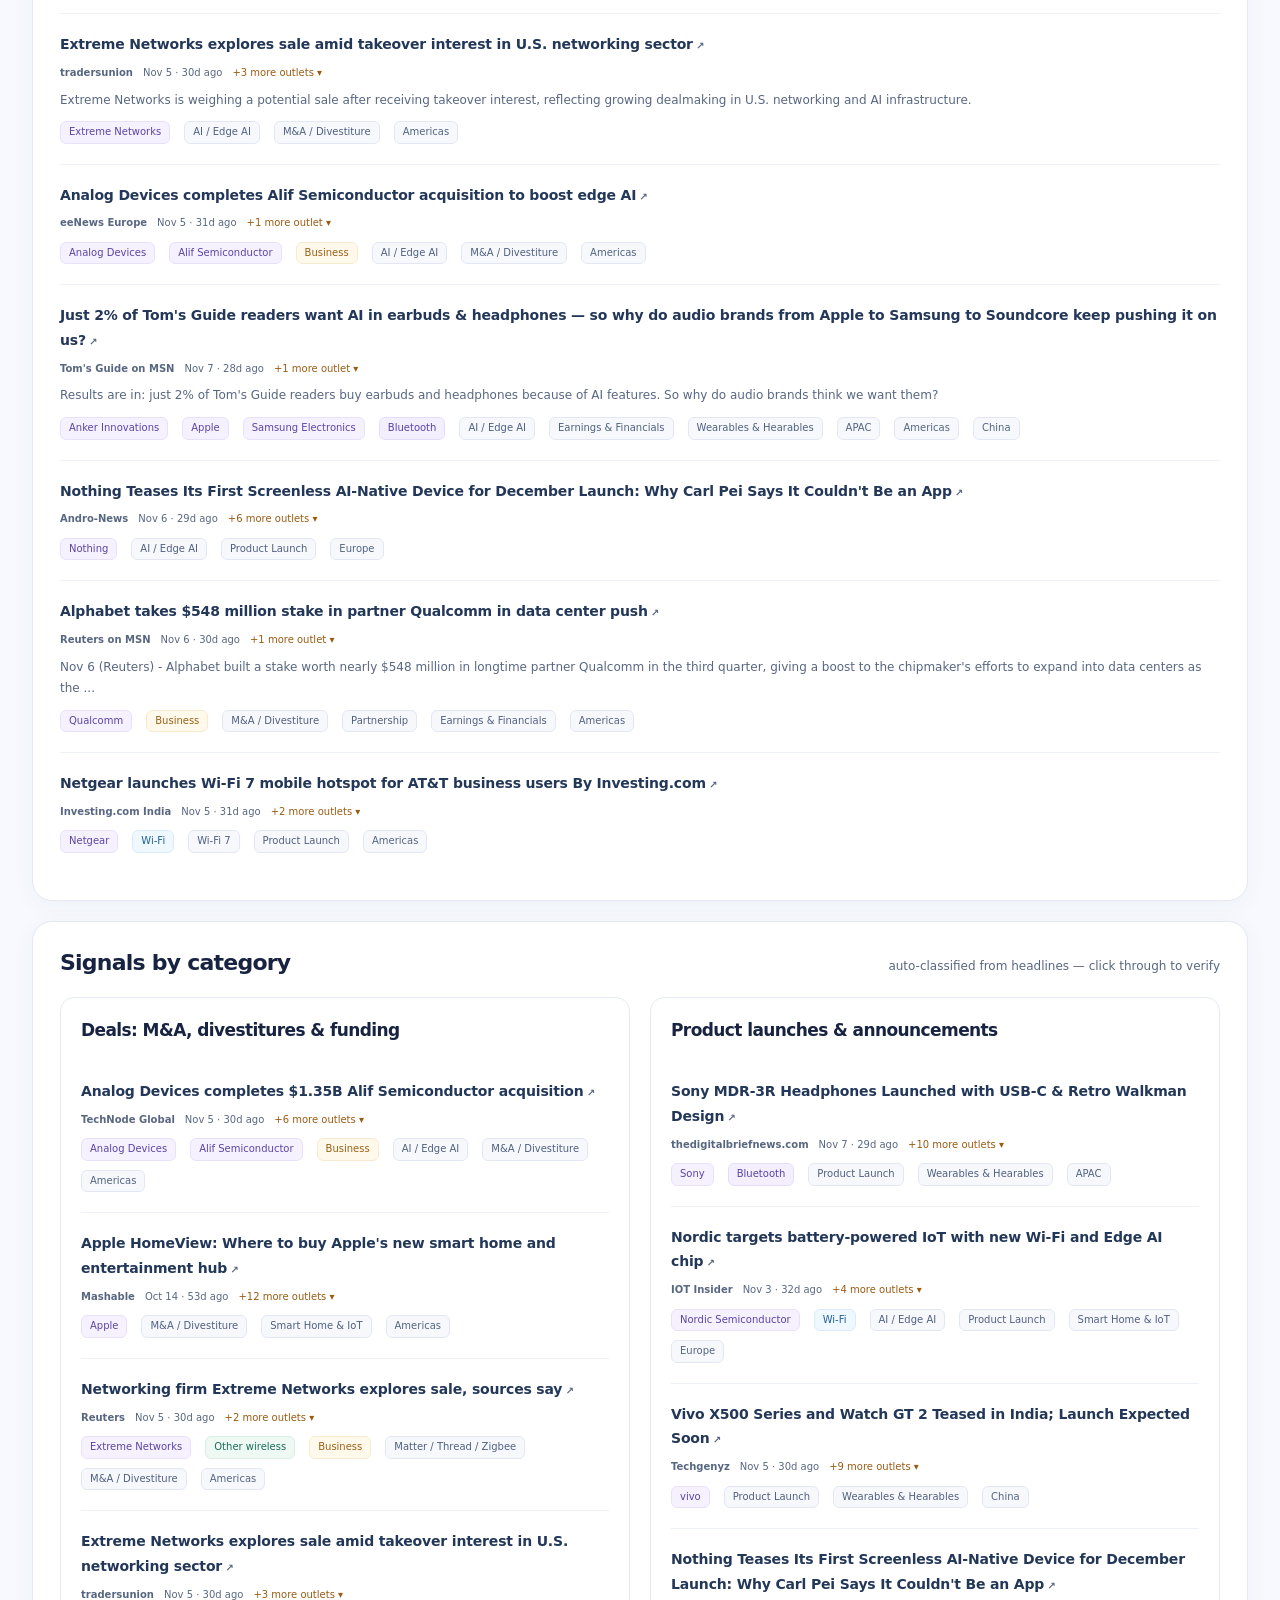
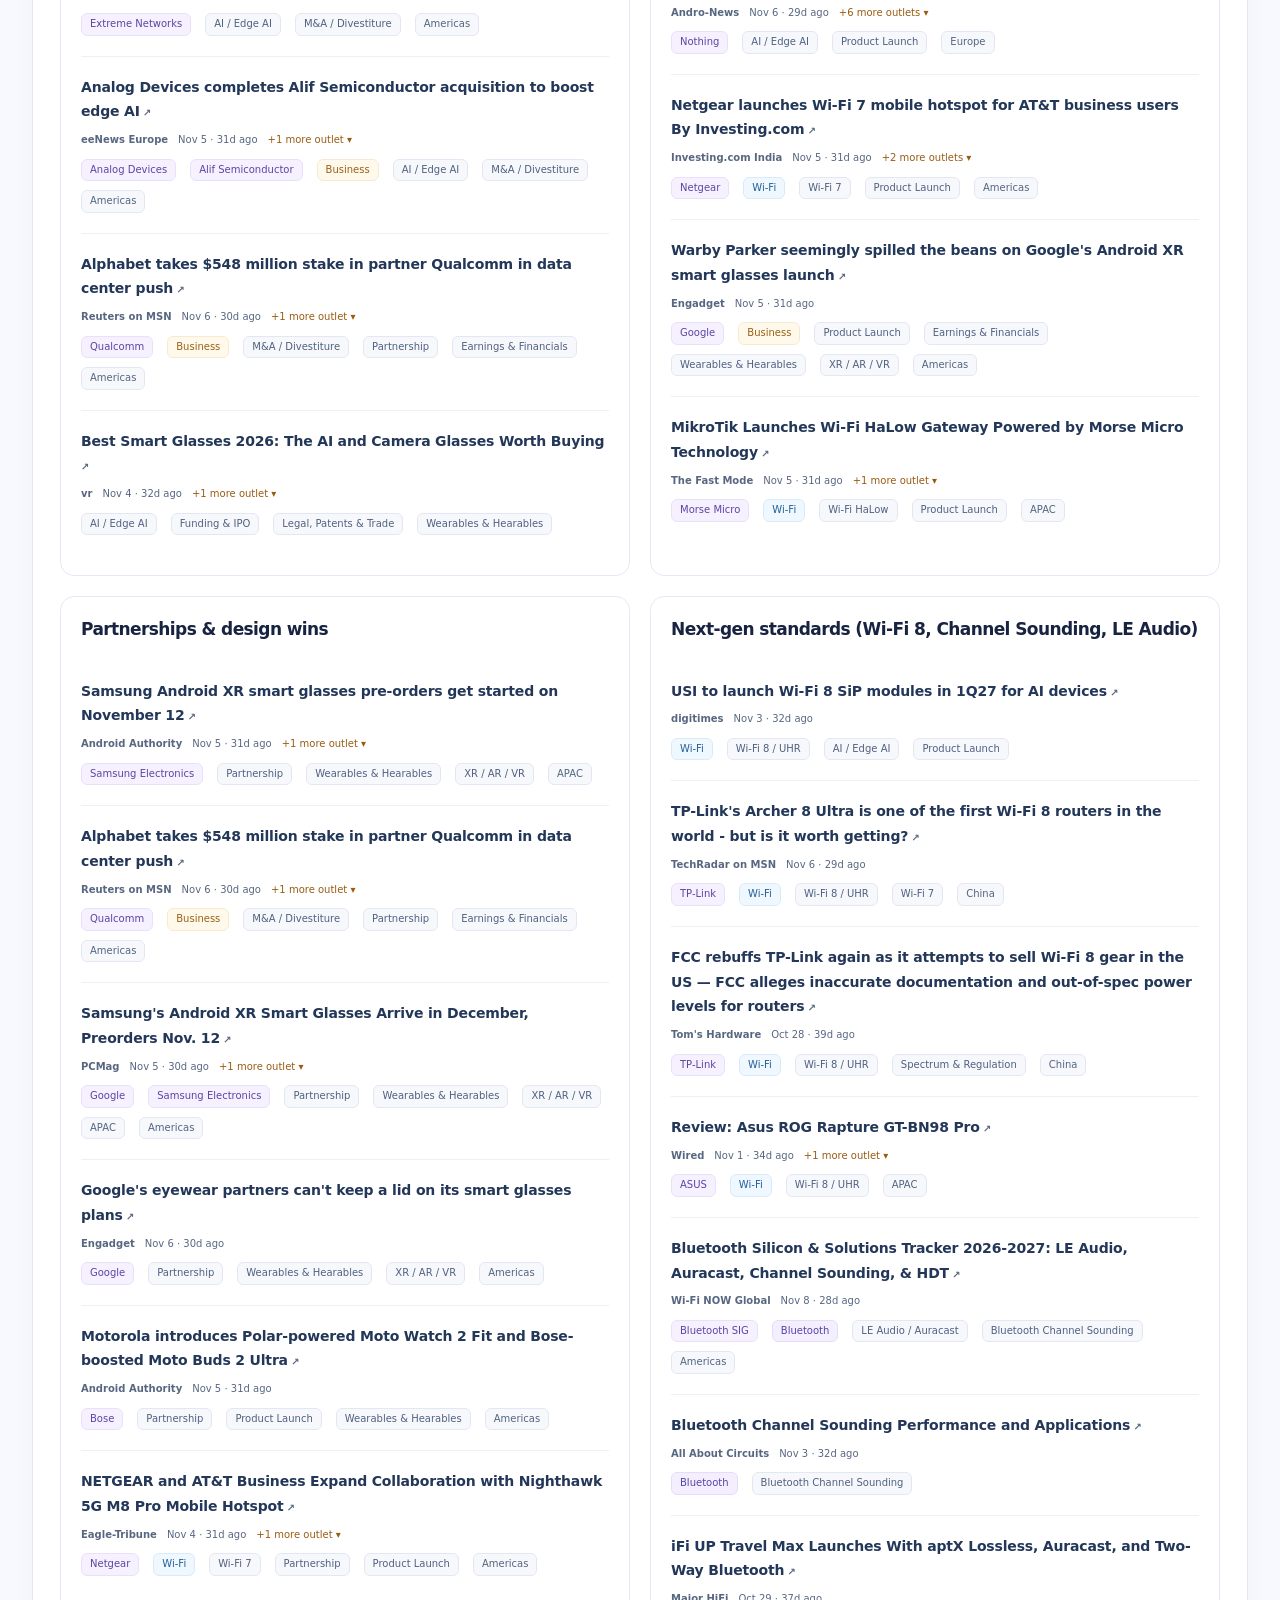
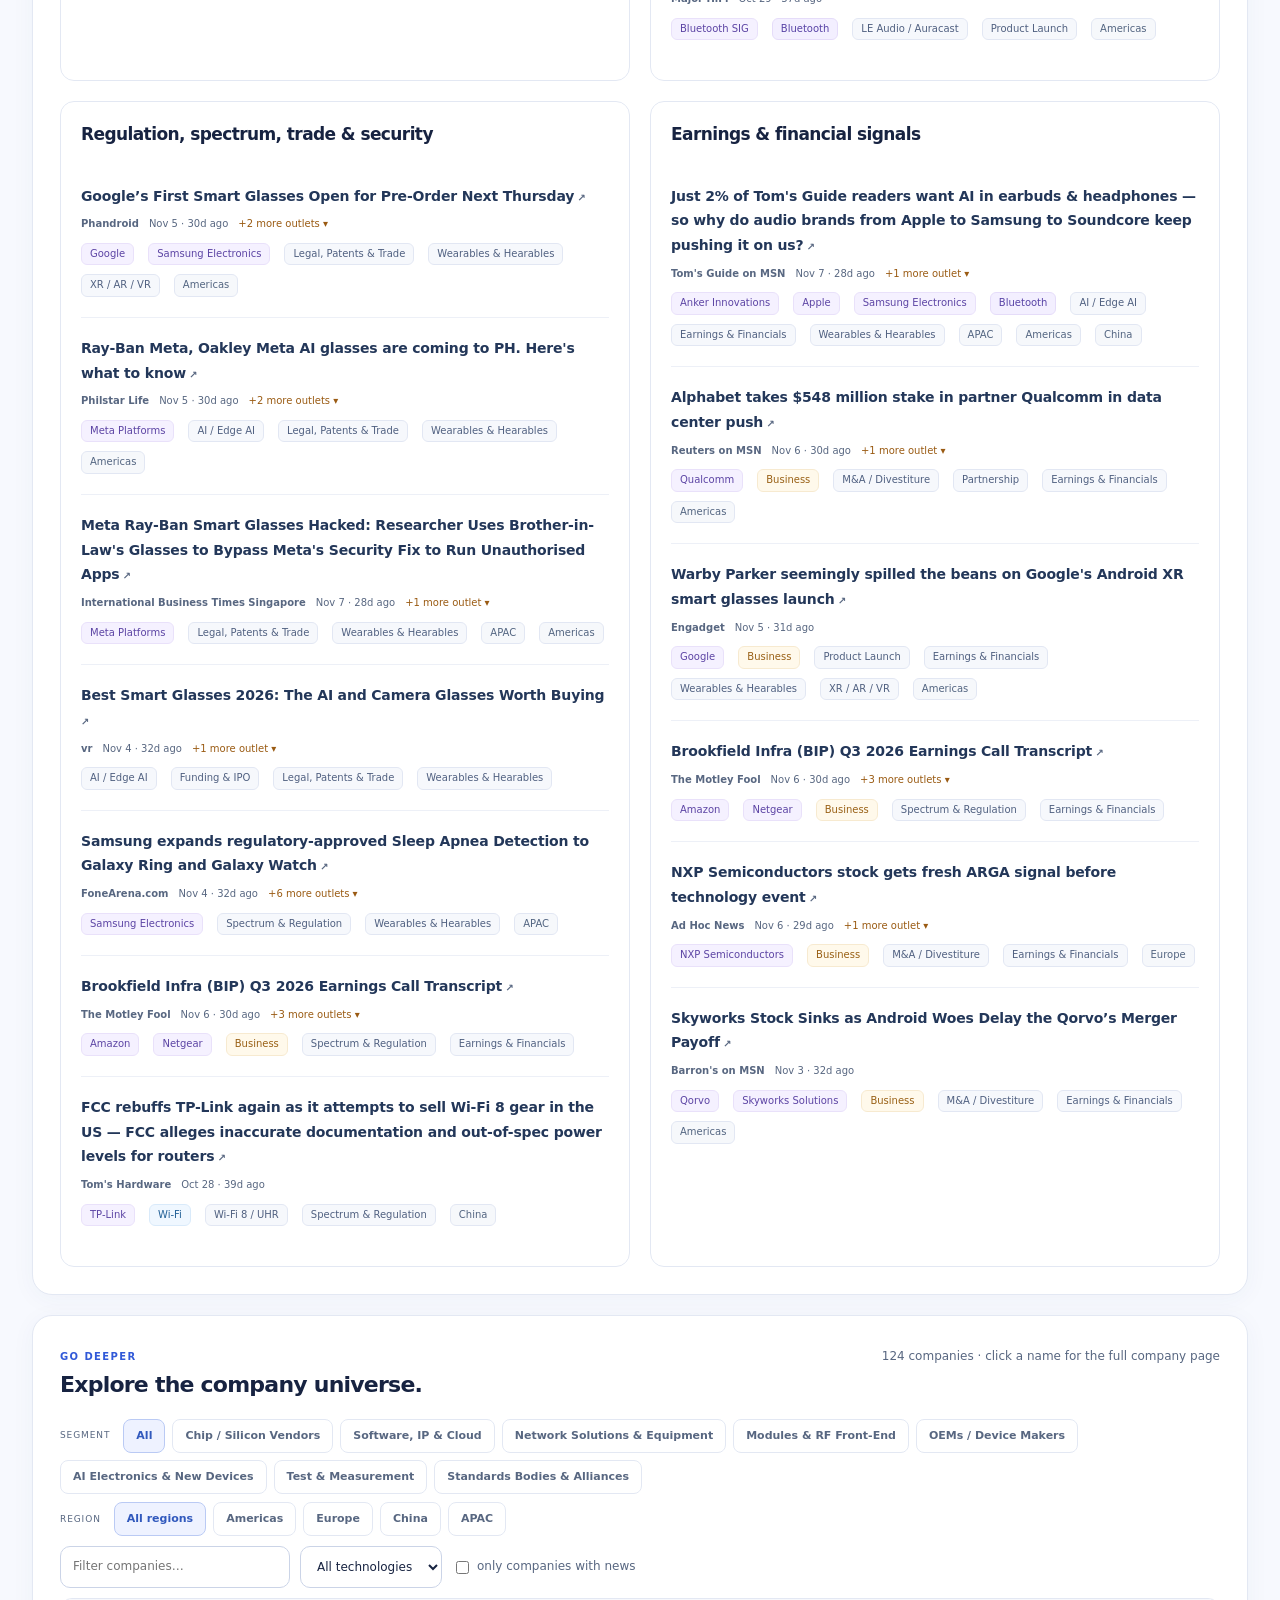
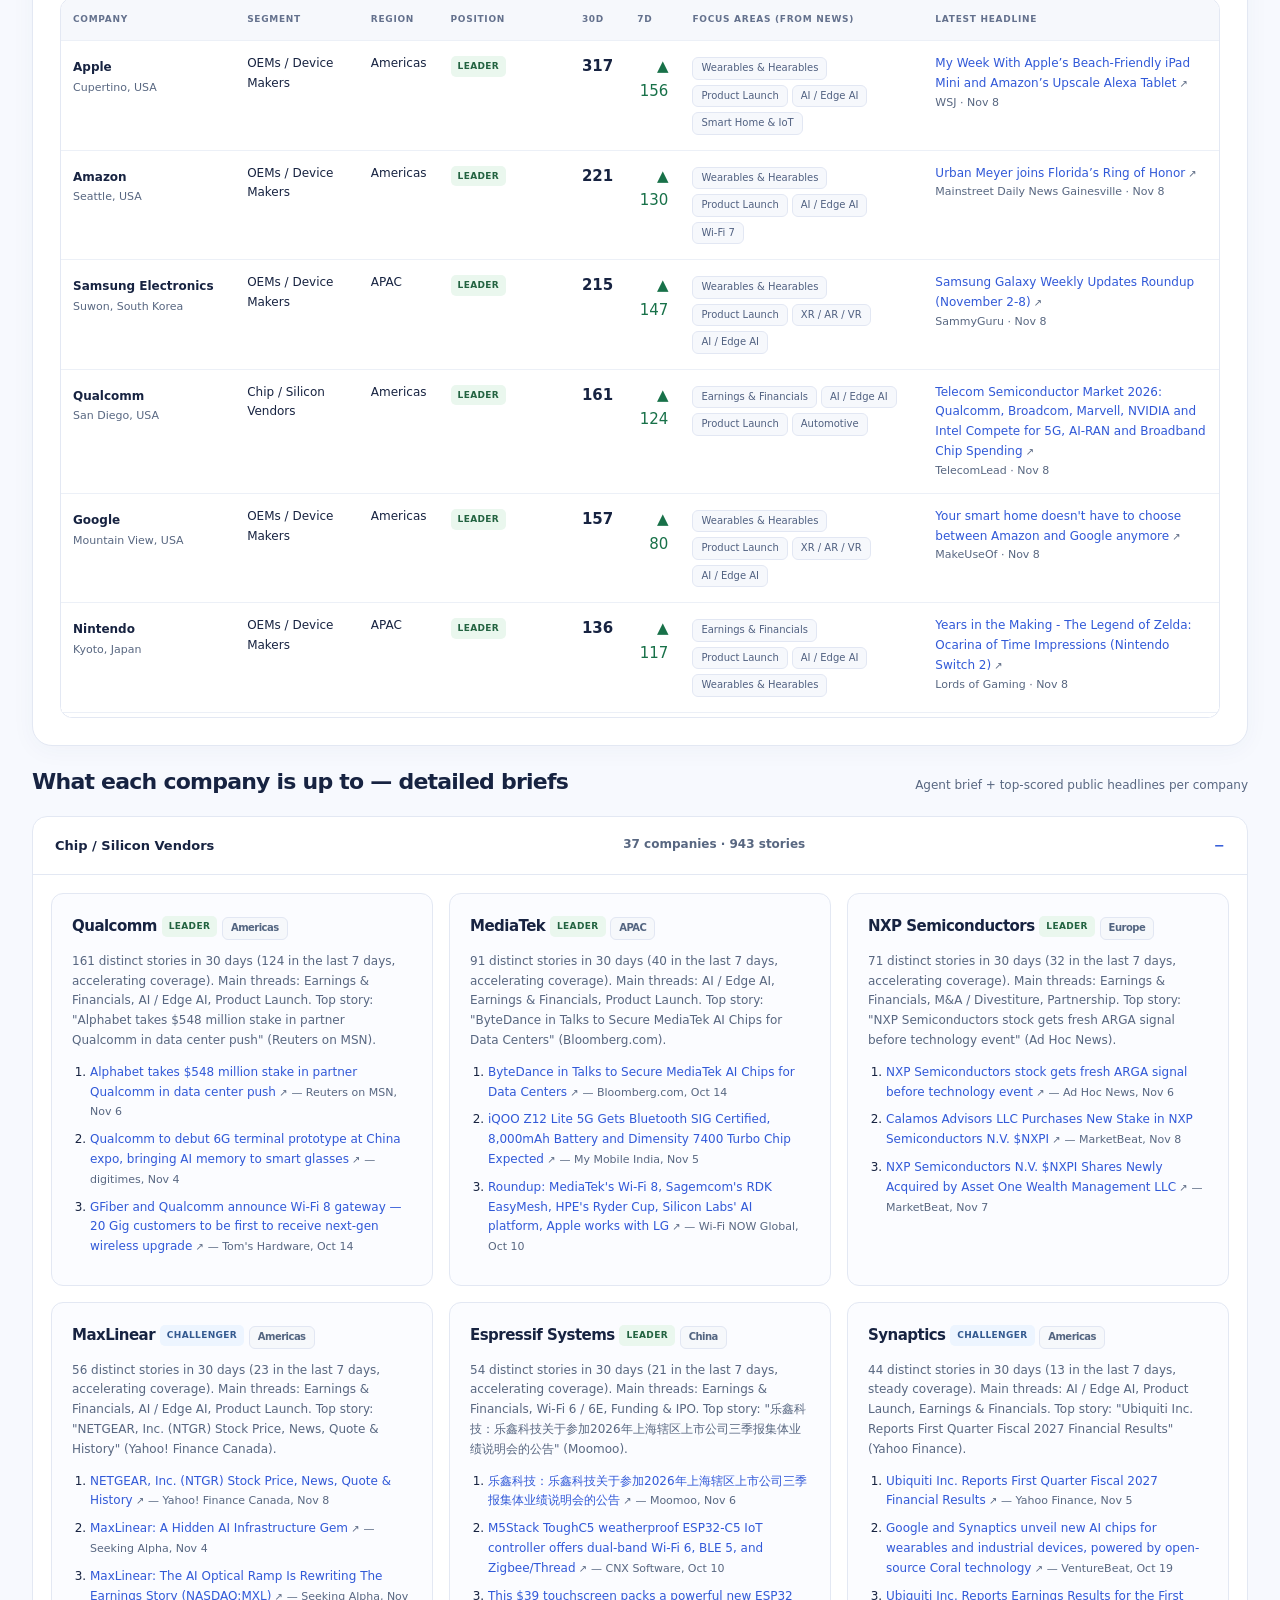
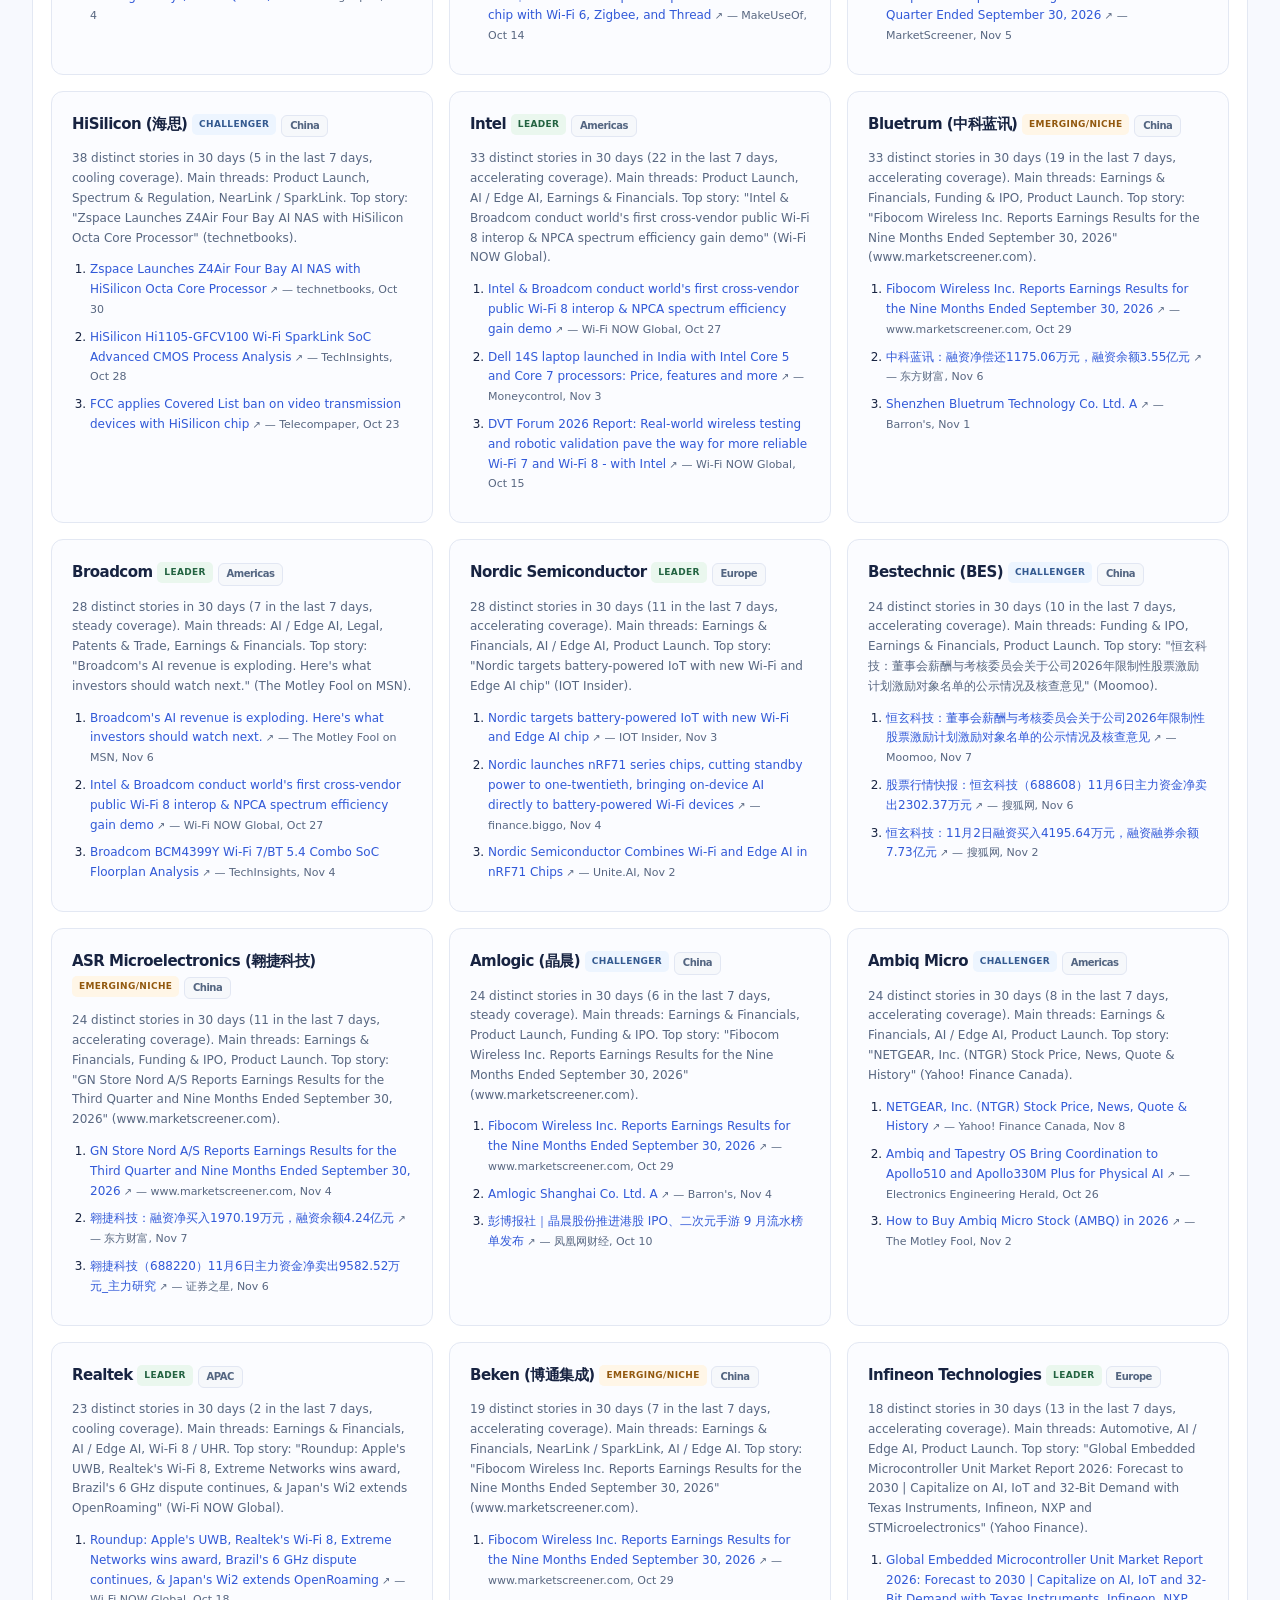
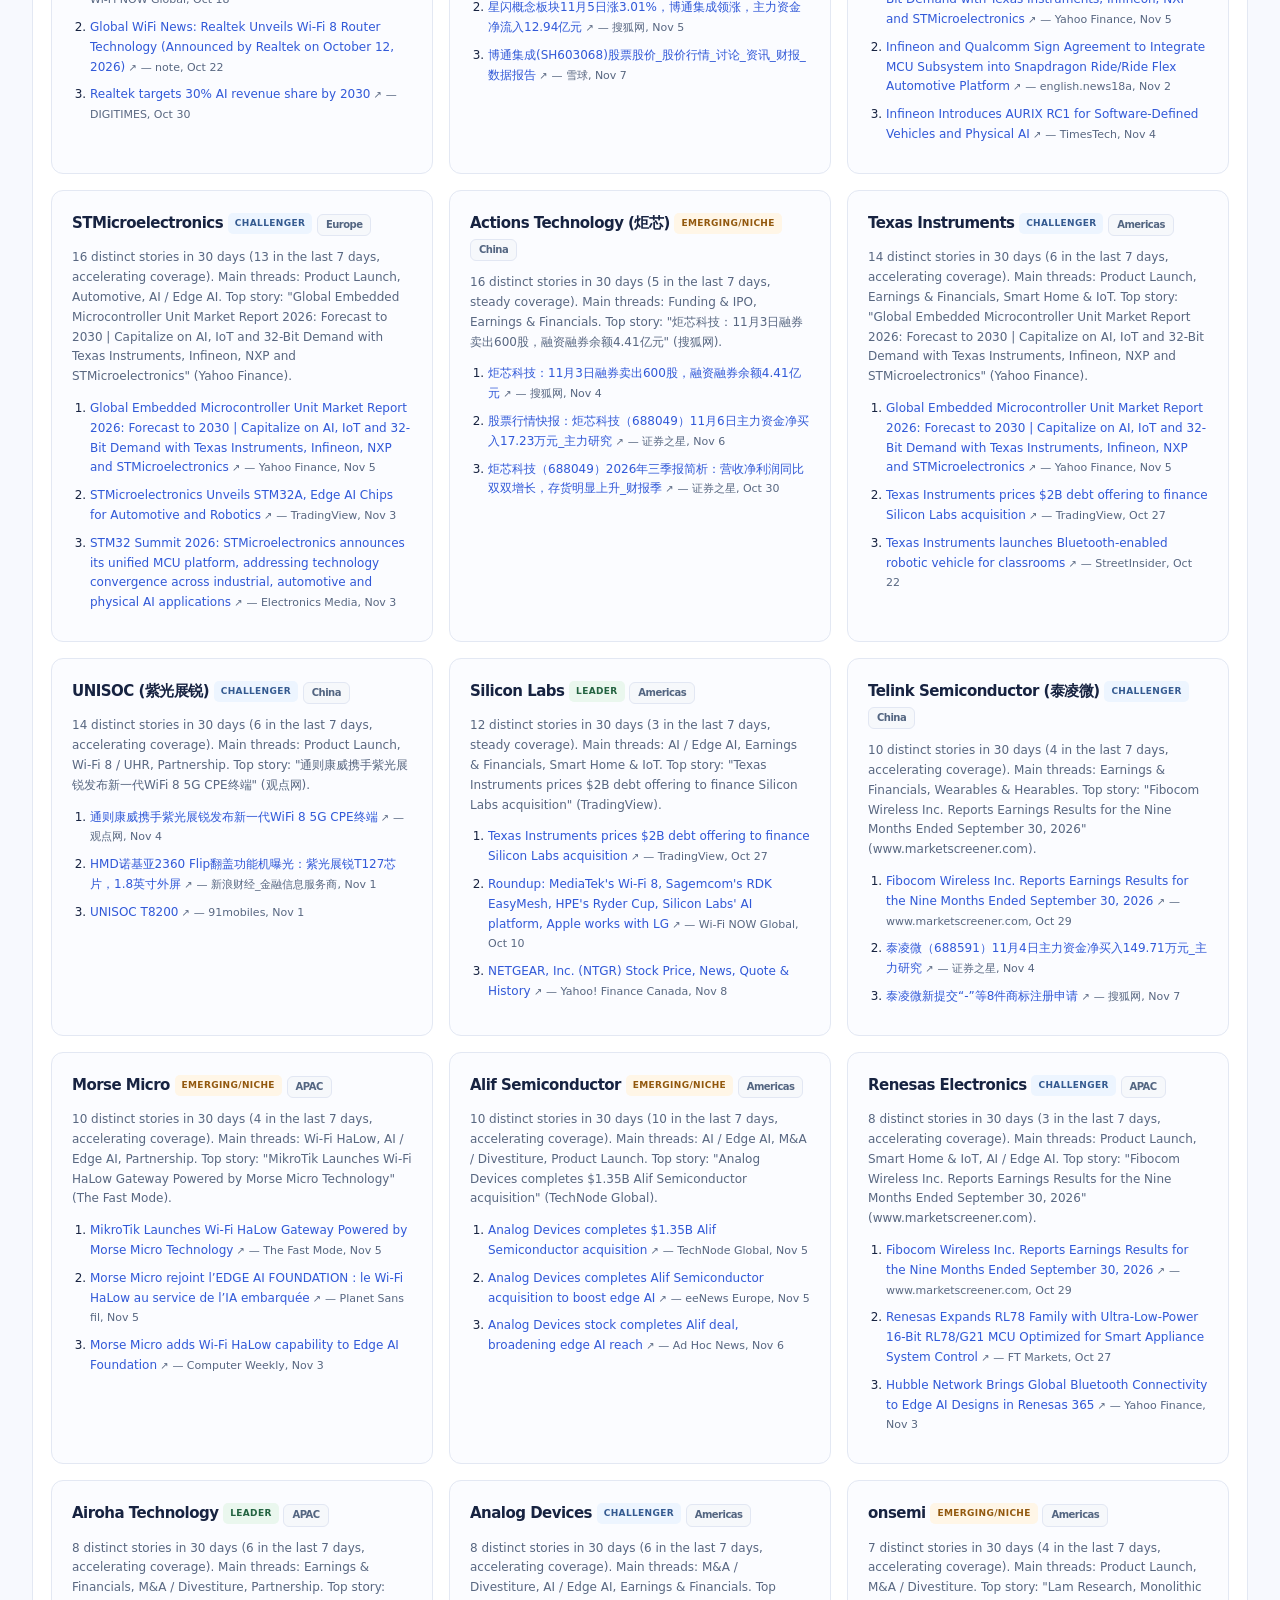
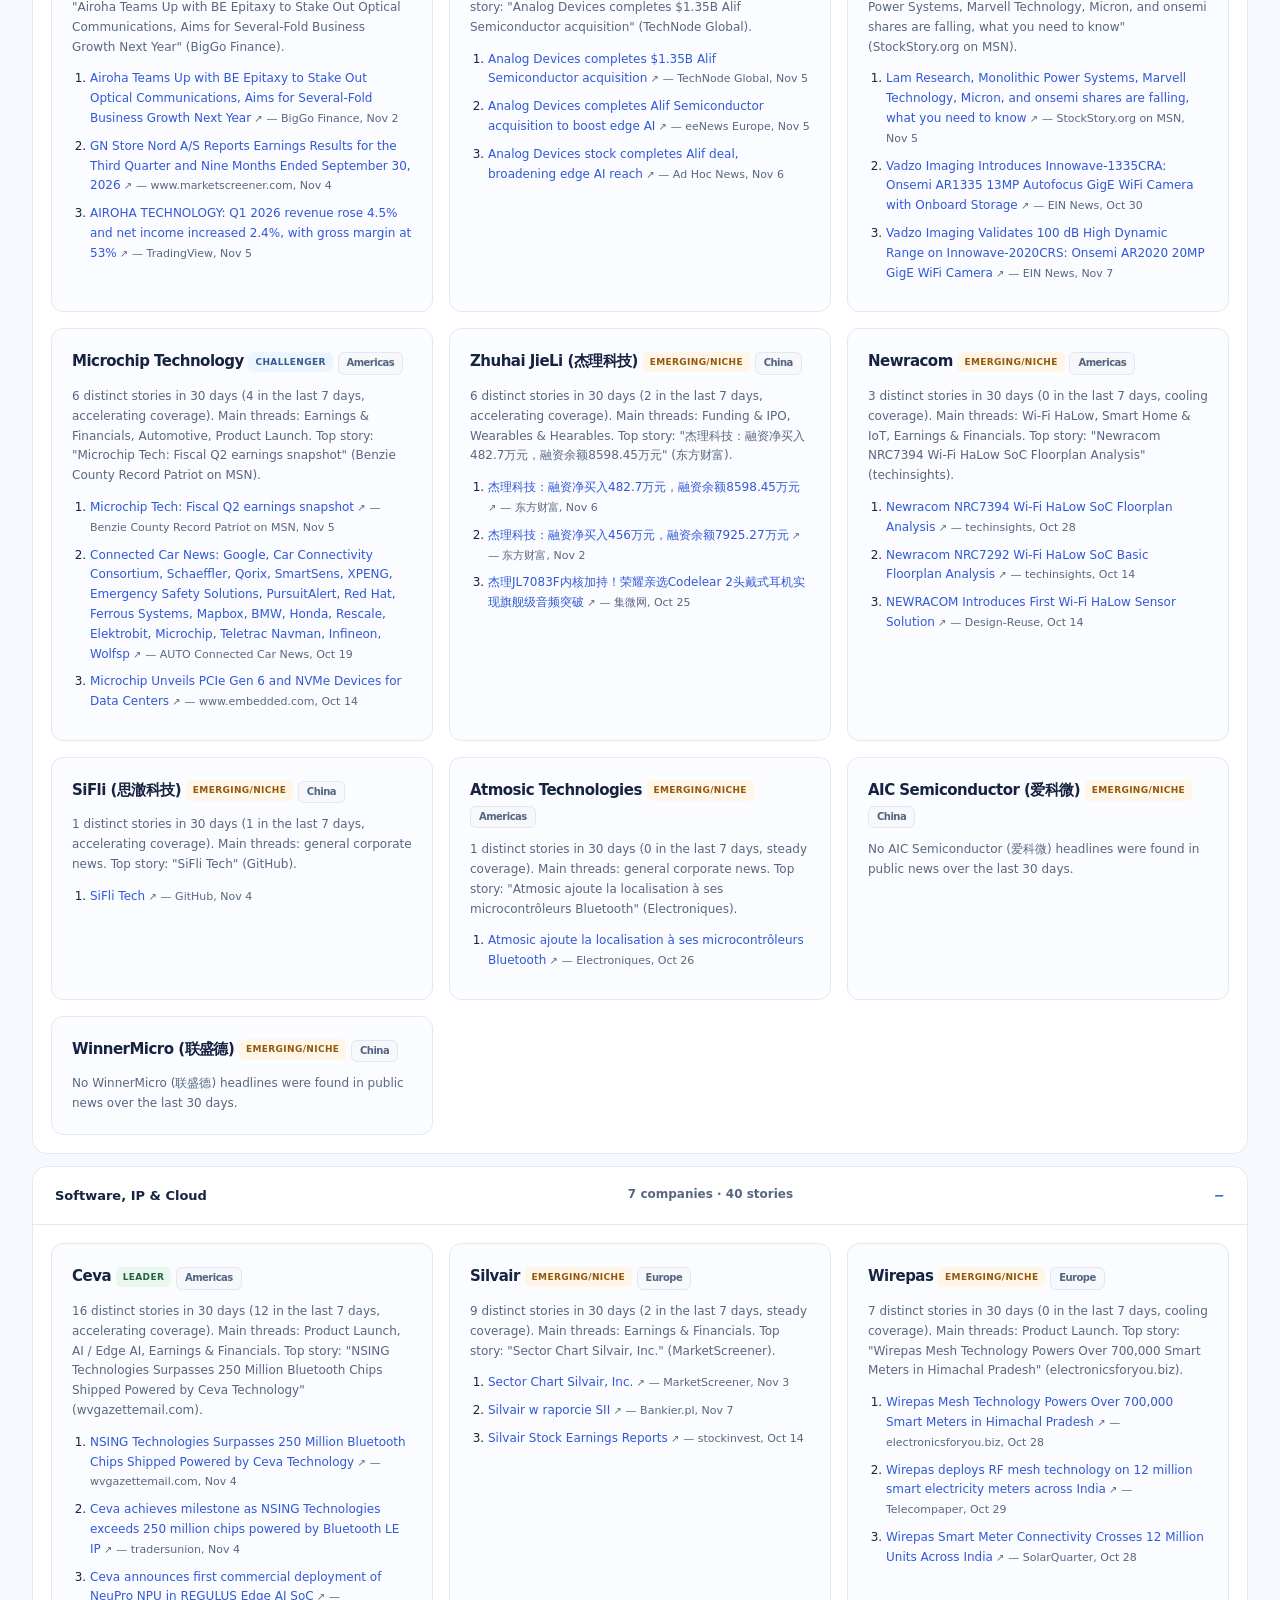
==== commit c74814f3: "Fix Pages deployment and publish premium wireless dashboard Enable immediate site deployment on push" ====
--- a/site/index.html
+++ b/site/index.html
@@ -5,20 +5,66 @@
 <meta name="viewport" content="width=device-width,initial-scale=1" />
 <title>Wireless Intelligence — Daily Wi-Fi &amp; Bluetooth Market Research Report</title>
 <meta name="description" content="Autonomous daily market research on Wi-Fi and Bluetooth chip vendors, OEMs, AI devices and applications across the Americas, Europe, China and APAC — with clickable public sources." />
-<link rel="stylesheet" href="assets/style.css?v=2" />
+<link rel="stylesheet" href="assets/style.css?v=3" />
 </head>
 <body>
 <div id="hdr"></div>
 <main class="wrap content">
-  <section class="hero">
-    <h1>Wi-Fi &amp; Bluetooth Market Intelligence — Daily Report</h1>
-    <p class="muted" id="sub"></p>
-  </section>
-
-  <section class="card"><div class="kpis" id="kpis"></div></section>
+  <section class="landing-hero" aria-labelledby="hero-title">
+    <div class="hero-copy">
+      <span class="eyebrow"><span class="status-dot"></span> YOUR WIRELESS INTELLIGENCE HUB</span>
+      <h1 id="hero-title">The connected world.<br><span class="gradient-text">A clearer perspective.</span></h1>
+      <p class="hero-description">From the next wireless chip to the next AI wearable. Discover what companies are building, where markets are moving, and the signals that matter.</p>
+      <div class="hero-actions">
+        <a class="btn primary" href="#explore">Explore the ecosystem <span aria-hidden="true">→</span></a>
+        <a class="btn secondary" href="#exec">Read the briefing <span aria-hidden="true">↗</span></a>
+      </div>
+      <div class="hero-proof"><span>Source-linked research</span><span>Global coverage</span><span>30-day news window</span></div>
+    </div>
+    <div class="signal-map">
+      <svg class="orbit-art" viewBox="0 0 500 400" fill="none" aria-hidden="true">
+        <defs><linearGradient id="orbit-gradient" x1="50" y1="0" x2="450" y2="400" gradientUnits="userSpaceOnUse"><stop stop-color="#3467eb"/><stop offset="1" stop-color="#9460ef"/></linearGradient></defs>
+        <circle cx="250" cy="200" r="176" stroke="#e4e8f9"/>
+        <circle cx="250" cy="200" r="123" stroke="#d7dff7" stroke-dasharray="4 9"/>
+        <circle cx="250" cy="200" r="74" stroke="#dce4fa"/>
+        <path class="signal-path" d="M105 88 250 200 388 93M95 293 250 200 399 293" stroke="url(#orbit-gradient)" stroke-width="1.5"/>
+        <circle class="orbit-sweep" cx="250" cy="200" r="176" stroke="url(#orbit-gradient)" stroke-width="2" stroke-dasharray="70 1036"/>
+        <circle cx="105" cy="88" r="6" fill="#3467eb"/><circle cx="388" cy="93" r="6" fill="#9460ef"/>
+        <circle cx="95" cy="293" r="6" fill="#9460ef"/><circle cx="399" cy="293" r="6" fill="#3467eb"/>
+      </svg>
+      <div class="signal-core"><span class="core-mark" aria-hidden="true">⌁</span><b>Wireless</b><span>INTELLIGENCE</span></div>
+      <a class="map-node node-wifi" href="news.html?theme=wifi7"><span class="node-symbol" aria-hidden="true">⌁</span><span><b>Wi-Fi evolution</b><small>Wi-Fi 7 · Wi-Fi 8 · HaLow</small></span></a>
+      <a class="map-node node-bt" href="news.html?theme=leaudio"><span class="node-symbol" aria-hidden="true">ᛒ</span><span><b>Bluetooth &amp; audio</b><small>LE Audio · Auracast</small></span></a>
+      <a class="map-node node-chip" href="index.html?cat=chip#companies"><span class="node-symbol" aria-hidden="true">▧</span><span><b>Silicon innovators</b><small>Chips · Modules · IP</small></span></a>
+      <a class="map-node node-ai" href="applications.html?app=smartglasses"><span class="node-symbol" aria-hidden="true">✧</span><span><b>Wireless AI</b><small>Glasses · Wearables · Edge AI</small></span></a>
+      <div class="map-caption"><span class="status-dot"></span> One ecosystem. Connected insights.</div>
+    </div>
+  </section>
+
+  <div class="report-stamp"><span class="eyebrow">RESEARCH SNAPSHOT</span><p id="sub"></p><a href="sources.html">See the sources ↗</a></div>
+  <section class="metrics-strip" aria-label="Research coverage"><div class="kpis" id="kpis"></div></section>
+
+  <section class="discovery-section" id="explore">
+    <div class="section-heading"><div><span class="eyebrow">FOLLOW YOUR CURIOSITY</span><h2>A world of wireless to explore.</h2></div><p>Start with the technology, the company, or the application.</p></div>
+    <div class="explore-grid">
+      <a class="explore-card" href="#companies"><span class="explore-symbol" id="explore-company-icon"></span><span class="card-kicker">THE ECOSYSTEM</span><h3>Meet the innovators.</h3><p>From global silicon leaders to emerging wireless specialists. See what each company is up to.</p><span class="card-link">Explore companies <span aria-hidden="true">→</span></span></a>
+      <a class="explore-card violet" href="applications.html"><span class="explore-symbol" id="explore-app-icon"></span><span class="card-kicker">THE OPPORTUNITIES</span><h3>Discover what's next.</h3><p>Smart glasses, connected homes, gaming and more. Connect the players, chips and market outlook.</p><span class="card-link">Explore applications <span aria-hidden="true">→</span></span></a>
+      <a class="explore-card teal" href="news.html"><span class="explore-symbol" id="explore-news-icon"></span><span class="card-kicker">THE SIGNALS</span><h3>Stay ahead of the story.</h3><p>Explore launches, partnerships and shifts in the industry. Every headline takes you to its source.</p><span class="card-link">Open the newsroom <span aria-hidden="true">→</span></span></a>
+    </div>
+  </section>
+
+  <section class="discovery-section" aria-labelledby="spotlight-title">
+    <div class="section-heading"><div><span class="eyebrow">ON THE RADAR</span><h2 id="spotlight-title">Stories worth a closer look.</h2></div><a class="text-link" href="news.html">All industry news →</a></div>
+    <div class="spotlight-grid" id="spotlights"></div>
+  </section>
+
+  <section class="discovery-section" aria-labelledby="application-title">
+    <div class="section-heading"><div><span class="eyebrow">FROM SILICON TO EVERYDAY LIFE</span><h2 id="application-title">Where wireless comes to life.</h2></div><a class="text-link" href="applications.html" id="all-apps-link">Explore all applications →</a></div>
+    <div class="application-grid" id="application-discovery"></div>
+  </section>
 
   <section class="card" id="exec">
-    <div class="card-head"><h2>Executive summary — what the wireless industry is up to</h2><span class="muted small" id="execNote"></span></div>
+    <div class="card-head"><div><span class="eyebrow">THE BIG PICTURE</span><h2>Your wireless briefing.</h2></div><span class="muted small" id="execNote"></span></div>
     <div id="narr"></div>
     <div class="grid g2" id="bullets"></div>
   </section>
@@ -37,12 +83,12 @@
   <section class="card" id="deals"><div class="card-head"><h2>Signals by category</h2><span class="muted small">auto-classified from headlines — click through to verify</span></div><div class="grid g2" id="sections"></div></section>
 
   <section class="card" id="companies">
-    <div class="card-head"><h2>Company report</h2><span class="muted small" id="cnt"></span></div>
+    <div class="card-head"><div><span class="eyebrow">GO DEEPER</span><h2>Explore the company universe.</h2></div><span class="muted small" id="cnt"></span></div>
     <div class="toggles" id="catT"></div>
     <div class="toggles" id="regT" style="margin-top:8px"></div>
     <div class="filters" style="margin:10px 0">
-      <input type="text" id="cq" placeholder="Filter companies…" />
-      <select id="tech"><option value="">All technologies</option><option>Wi-Fi</option><option>Bluetooth</option><option>UWB</option><option>Thread/Matter</option><option>Wi-Fi HaLow</option><option>NearLink</option><option>Wi-Fi Sensing</option></select>
+      <input type="text" id="cq" aria-label="Filter companies by name" placeholder="Filter companies…" />
+      <select id="tech" aria-label="Filter companies by technology"><option value="">All technologies</option><option>Wi-Fi</option><option>Bluetooth</option><option>UWB</option><option>Thread/Matter</option><option>Wi-Fi HaLow</option><option>NearLink</option><option>Wi-Fi Sensing</option></select>
       <label class="small muted"><input type="checkbox" id="active" /> only companies with news</label>
     </div>
     <div class="tbl-wrap" style="max-height:720px"><table id="tbl">
@@ -59,14 +105,36 @@
 
 <script src="data/index.js"></script>
 <script src="data/report.js"></script>
-<script src="assets/common.js?v=2"></script>
+<script src="assets/common.js?v=3"></script>
 <script>
 (function () {
   const R = window.WR_REPORT;
   WR.header("report");
   if (!R) { document.querySelector("main").innerHTML = '<div class="card empty">No report yet — run <code>Script\\Windows\\Run_Agent.bat</code>.</div>'; return; }
   const L = R.theme_labels, E = WR.esc;
-  document.getElementById("sub").innerHTML = `Generated by the research agent on <b>${WR.fmtFull(R.generated)}</b> · window: last ${R.window} days · refresh by running <code>Script\\Windows\\Run_Agent.bat</code>.`;
+  document.getElementById("sub").innerHTML = `Last research run <b>${WR.fmtFull(R.generated)}</b> · ${R.window}-day window`;
+  document.getElementById("explore-company-icon").innerHTML = WR.icon("chip");
+  document.getElementById("explore-app-icon").innerHTML = WR.icon("apps");
+  document.getElementById("explore-news-icon").innerHTML = WR.icon("news");
+  document.getElementById("spotlights").innerHTML = R.top.slice(0, 3).map((n, i) => `<article class="spotlight-card ${i === 0 ? "featured" : ""}">
+    <div class="spotlight-meta"><span class="card-kicker">${E((n.th || []).map(t => L[t]).find(Boolean) || "Industry signal")}</span><span>${WR.fmtDate(n.d)}</span></div>
+    <span class="story-number" aria-hidden="true">0${i + 1}</span><h3><a href="${E(n.u)}" target="_blank" rel="noopener noreferrer">${E(n.t)}</a></h3>
+    <div class="spotlight-bottom"><span>${E(n.p)}</span><a href="${E(n.u)}" target="_blank" rel="noopener noreferrer" aria-label="Read source: ${E(n.t)}">${WR.icon("arrow")}</a></div>
+  </article>`).join("");
+  const featuredApps = [
+    ["smartglasses", "AI meets the everyday", "violet"],
+    ["smartwatch", "Connected health on your wrist", "blue"],
+    ["smarthome", "An ecosystem that works together", "teal"],
+    ["console", "Play without boundaries", "violet"],
+    ["edgeai", "Intelligence, closer to the device", "blue"],
+    ["auto", "The connected journey", "teal"]
+  ];
+  document.getElementById("application-discovery").innerHTML = featuredApps.map(([id, desc, tone]) => {
+    const app = window.WR_INDEX.apps.find(a => a.id === id);
+    if (!app) return "";
+    return `<a class="application-tile ${tone}" href="applications.html?app=${id}"><span class="application-icon" aria-hidden="true">${E(app.i)}</span><h3>${E(app.n)}</h3><p>${E(desc)}</p><span class="tile-arrow" aria-hidden="true">↗</span></a>`;
+  }).join("");
+  document.getElementById("all-apps-link").textContent = `Explore all ${R.kpis.applications} applications →`;
 
   const k = R.kpis;
   document.getElementById("kpis").innerHTML = [
--- a/site/assets/style.css
+++ b/site/assets/style.css
@@ -1,151 +1,342 @@
-:root{
-  --bg:#f5f7fb;--bg2:#ffffff;--card:#ffffff;--card2:#f8fafc;--bd:#e5e9f0;--bd2:#d5dbe5;
-  --tx:#0f172a;--mut:#5b6678;--mut2:#7c8798;--acc:#0b6bcb;--acc2:#6d28d9;--good:#15803d;--warn:#b45309;--bad:#dc2626;
-  --r:12px;--sh:0 1px 2px rgba(15,23,42,.05),0 4px 14px rgba(15,23,42,.06)
-}
-*{box-sizing:border-box}
-html,body{margin:0;background:var(--bg);color:var(--tx);font:14px/1.5 "Segoe UI",Inter,system-ui,-apple-system,Roboto,Arial,sans-serif}
-a{color:var(--acc);text-decoration:none}
-a:hover{text-decoration:underline}
-.wrap{max-width:1380px;margin:0 auto;padding:0 18px}
-.muted{color:var(--mut)} .small{font-size:12px} .tiny{font-size:11px}
-h1,h2,h3{margin:0 0 6px;line-height:1.25;color:var(--tx)}
-h1{font-size:26px} h2{font-size:18px} h3{font-size:15px}
-code{background:#eef2f7;padding:1px 5px;border-radius:4px}
-
-/* ---------- top nav ---------- */
-.topnav{position:sticky;top:0;z-index:50;background:rgba(255,255,255,.97);backdrop-filter:blur(8px);border-bottom:1px solid var(--bd);box-shadow:0 1px 3px rgba(15,23,42,.05)}
-.topnav .row1{display:flex;align-items:center;gap:14px;height:58px}
-.brand{display:flex;align-items:center;gap:10px;color:var(--tx);font-weight:800;font-size:17px;white-space:nowrap}
-.brand:hover{text-decoration:none}
-.brand .logo{width:32px;height:32px;border-radius:9px;background:linear-gradient(135deg,#0ea5e9,#7c3aed);display:grid;place-items:center;font-size:18px}
-.brand small{display:block;font-size:11px;color:var(--mut);font-weight:500}
-.spacer{flex:1}
-.search{position:relative;width:min(440px,42vw)}
-.search input{width:100%;background:#fff;border:1px solid var(--bd2);color:var(--tx);border-radius:10px;padding:9px 12px;font-size:13px;outline:none}
-.search input:focus{border-color:var(--acc);box-shadow:0 0 0 3px rgba(11,107,203,.12)}
-.suggest{position:absolute;top:42px;left:0;right:0;background:#fff;border:1px solid var(--bd2);border-radius:10px;box-shadow:var(--sh);max-height:360px;overflow:auto}
-.suggest a{display:flex;justify-content:space-between;gap:8px;padding:8px 12px;color:var(--tx);border-bottom:1px solid var(--bd)}
-.suggest a:hover,.suggest a.on{background:#eef5fd;text-decoration:none}
-.suggest a span{color:var(--mut);font-size:11px}
-.navrow{display:flex;gap:4px;align-items:center;height:42px;border-top:1px solid var(--bd);flex-wrap:wrap}
-.navrow>a,.dd>a{color:var(--mut);padding:6px 12px;border-radius:8px;font-weight:600;font-size:13px}
-.navrow>a:hover,.dd>a:hover{color:var(--tx);background:#eef2f7;text-decoration:none}
-.navrow a.active,.dd>a.active{color:var(--acc);background:#e8f1fc;box-shadow:inset 0 -2px 0 var(--acc)}
-.dd{position:relative}
-.dd-menu{display:none;position:absolute;top:32px;left:0;min-width:300px;background:#fff;border:1px solid var(--bd2);border-radius:12px;box-shadow:var(--sh);padding:6px}
-.dd:hover .dd-menu{display:block}
-.dd-menu a{display:block;padding:8px 10px;border-radius:8px;color:var(--tx)}
-.dd-menu a:hover{background:#eef5fd;text-decoration:none}
-.dd-menu a span{display:block;color:var(--mut);font-size:11px}
-.status-pill{font-size:11px;color:var(--mut);border:1px solid var(--bd2);background:#fff;padding:3px 9px;border-radius:999px;white-space:nowrap}
-.status-pill b{color:var(--good)}
-
-/* ---------- layout ---------- */
-.content{padding:18px 18px 60px}
-.hero{text-align:center;padding:16px 0 6px}
-.hero p{max-width:820px;margin:6px auto 0}
-.card{background:var(--card);border:1px solid var(--bd);border-radius:var(--r);padding:16px;margin:14px 0;box-shadow:var(--sh)}
-.card-head{display:flex;justify-content:space-between;align-items:baseline;gap:12px;flex-wrap:wrap;margin-bottom:10px}
-.grid{display:grid;gap:14px}
-.g2{grid-template-columns:repeat(2,minmax(0,1fr))}
-.g3{grid-template-columns:repeat(3,minmax(0,1fr))}
-.g4{grid-template-columns:repeat(4,minmax(0,1fr))}
-@media(max-width:1000px){.g2,.g3,.g4{grid-template-columns:1fr}}
-.kpis{display:grid;grid-template-columns:repeat(auto-fit,minmax(150px,1fr));gap:10px}
-.kpi{background:var(--card2);border:1px solid var(--bd);border-radius:10px;padding:12px}
-.kpi .v{font-size:24px;font-weight:800;color:#0b3d75}
-.kpi .l{color:var(--mut);font-size:12px}
-
-/* ---------- toggles / chips ---------- */
-.toggles{display:flex;flex-wrap:wrap;gap:6px;align-items:center}
-.toggles .lbl{color:var(--mut2);font-size:11px;text-transform:uppercase;letter-spacing:.06em;margin-right:4px}
-.tbtn{background:#fff;border:1px solid var(--bd2);color:var(--mut);border-radius:999px;padding:5px 12px;font-size:12px;font-weight:600;cursor:pointer}
-.tbtn:hover{color:var(--tx);border-color:#aab4c3}
-.tbtn.on{background:#e8f1fc;border-color:var(--acc);color:var(--acc)}
-.chip{display:inline-block;font-size:11px;padding:1px 8px;border-radius:999px;border:1px solid var(--bd2);background:#f8fafc;color:#475569;margin:2px 4px 2px 0;white-space:nowrap}
-a.chip:hover{color:var(--tx);text-decoration:none;border-color:var(--acc)}
-.chip.t-wifi{border-color:#bae0fb;background:#eff8ff;color:#075985}
-.chip.t-bt{border-color:#c7d2fe;background:#eef2ff;color:#3730a3}
-.chip.t-oth{border-color:#a7f3d0;background:#ecfdf5;color:#065f46}
-.chip.t-biz{border-color:#fde68a;background:#fffbeb;color:#92400e}
-.chip.co{border-color:#ddd6fe;background:#f5f3ff;color:#5b21b6}
-.chip.rg{border-color:#e2e8f0;background:#f1f5f9;color:#334155}
-.badge{display:inline-block;font-size:10px;font-weight:700;letter-spacing:.04em;padding:2px 7px;border-radius:6px;background:#eef2f7;color:var(--mut);text-transform:uppercase;vertical-align:middle}
-.badge.leader{background:#dcfce7;color:#166534}
-.badge.challenger{background:#e0f2fe;color:#075985}
-.badge.niche{background:#fef3c7;color:#92400e}
-.badge.wire{background:#ede9fe;color:#5b21b6}
-.up{color:var(--good)} .down{color:var(--bad)} .flat{color:var(--mut2)}
-
-/* ---------- tables ---------- */
-.tbl-wrap{overflow:auto;border:1px solid var(--bd);border-radius:10px;background:#fff}
-table{width:100%;border-collapse:collapse}
-th,td{padding:8px 10px;border-bottom:1px solid var(--bd);text-align:left;vertical-align:top}
-th{position:sticky;top:0;background:#f1f5f9;color:#475569;font-size:11px;text-transform:uppercase;letter-spacing:.05em;cursor:pointer;white-space:nowrap;z-index:1}
-th.nosort{cursor:default}
-tr:hover td{background:#f6faff}
-td.num{text-align:right;font-variant-numeric:tabular-nums}
-.co-name{font-weight:700;color:var(--tx)}
-.co-name:hover{color:var(--acc)}
-
-/* ---------- news ---------- */
-.news{list-style:none;margin:0;padding:0}
-.news li{padding:10px 0;border-bottom:1px dashed var(--bd)}
-.news li:last-child{border-bottom:0}
-.news .t{font-weight:600;color:#0f2a4a;font-size:14px}
-.news .t:hover{color:var(--acc)}
-.news .meta{color:var(--mut);font-size:12px;margin-top:3px;display:flex;flex-wrap:wrap;gap:4px 10px;align-items:center}
-.news .x{color:var(--mut);font-size:12.5px;margin-top:4px}
-.cov{font-size:11px;color:#b45309;cursor:pointer;font-weight:600}
-.also{display:none;margin-top:4px;font-size:12px}
-.also.open{display:block}
-.also a{margin-right:10px}
-.ext::after{content:" ↗";font-size:10px;color:var(--mut2)}
-
-/* ---------- bars ---------- */
-.bars .row{display:grid;grid-template-columns:190px 1fr 90px;gap:10px;align-items:center;margin:5px 0;font-size:12.5px}
-.bars .track{height:10px;background:#eef2f7;border-radius:6px;overflow:hidden}
-.bars .fill{height:100%;border-radius:6px;background:linear-gradient(90deg,#0ea5e9,#7c3aed)}
-.bars .n{text-align:right;color:var(--mut);font-variant-numeric:tabular-nums}
-
-/* ---------- briefs ---------- */
-details.grp{background:#fff;border:1px solid var(--bd);border-radius:var(--r);margin:10px 0;box-shadow:var(--sh)}
-details.grp>summary{cursor:pointer;padding:12px 16px;font-weight:700;list-style:none;display:flex;justify-content:space-between}
-details.grp>summary::-webkit-details-marker{display:none}
-details.grp[open]>summary{border-bottom:1px solid var(--bd)}
-.briefs{display:grid;grid-template-columns:repeat(auto-fill,minmax(380px,1fr));gap:12px;padding:12px}
-.brief{background:var(--card2);border:1px solid var(--bd);border-radius:10px;padding:12px}
-.brief h3 a{color:var(--tx)}
-.brief ol{margin:6px 0 0;padding-left:18px}
-.brief li{margin:4px 0;font-size:12.5px}
-
-/* ---------- applications layout ---------- */
-.applayout{display:grid;grid-template-columns:290px 1fr;gap:16px;align-items:start}
-.side{position:sticky;top:116px;max-height:calc(100vh - 132px);overflow:auto;background:#fff;border:1px solid var(--bd);border-radius:var(--r);padding:10px;box-shadow:var(--sh)}
-@media(max-width:900px){.applayout{grid-template-columns:1fr}.side{position:static !important;max-height:300px !important}}
-.side input{width:100%;background:#fff;border:1px solid var(--bd2);color:var(--tx);border-radius:8px;padding:7px 10px;margin-bottom:8px}
-.side .gh{color:var(--mut2);font-size:10.5px;text-transform:uppercase;letter-spacing:.07em;margin:10px 6px 4px;font-weight:700}
-.side a{display:flex;gap:8px;align-items:center;padding:6px 8px;border-radius:8px;color:var(--tx);font-size:13px}
-.side a:hover{background:#f1f5f9;text-decoration:none}
-.side a.on{background:#e8f1fc;color:var(--acc);font-weight:600;box-shadow:inset 3px 0 0 var(--acc)}
-.side a .n{margin-left:auto;color:var(--mut2);font-size:11px}
-.chart{width:100%;height:auto;background:#fbfcfe;border-radius:10px;border:1px solid var(--bd)}
-.note{border-left:3px solid #f59e0b;background:#fffbeb;padding:8px 12px;border-radius:6px;font-size:12.5px;color:#78350f}
-.note.info{border-color:#0ea5e9;background:#f0f9ff;color:#0c4a6e}
-.pill-out{font-size:10px;color:#b91c1c;background:#fef2f2;border:1px solid #fecaca;border-radius:6px;padding:0 5px}
-.pill-in{font-size:10px;color:#166534;background:#f0fdf4;border:1px solid #bbf7d0;border-radius:6px;padding:0 5px}
-
-.co-head{display:flex;gap:16px;align-items:flex-start;flex-wrap:wrap}
-.co-logo{width:56px;height:56px;border-radius:14px;background:linear-gradient(135deg,#0ea5e9,#7c3aed);color:#fff;display:grid;place-items:center;font-size:22px;font-weight:800}
-.links a{margin-right:14px;font-size:13px}
-.btn{display:inline-block;background:#fff;border:1px solid var(--bd2);color:var(--tx);padding:7px 14px;border-radius:9px;font-weight:600;cursor:pointer;font-size:13px}
-.btn:hover{border-color:var(--acc);color:var(--acc);text-decoration:none}
-select{background:#fff;border:1px solid var(--bd2);color:var(--tx);border-radius:8px;padding:6px 8px}
-.filters{display:flex;flex-wrap:wrap;gap:10px;align-items:center}
-.filters input[type=text]{background:#fff;border:1px solid var(--bd2);color:var(--tx);border-radius:8px;padding:7px 10px;min-width:240px}
-.filters input[type=text]:focus,select:focus,.side input:focus{outline:none;border-color:var(--acc);box-shadow:0 0 0 3px rgba(11,107,203,.12)}
-footer{border-top:1px solid var(--bd);background:#fff;color:var(--mut2);font-size:12px;padding:18px 0 30px;margin-top:30px}
-.narr{white-space:pre-wrap;font-size:13.5px}
-.empty{color:var(--mut);padding:18px;text-align:center}
-pre{background:#f8fafc;border:1px solid var(--bd);border-radius:8px;padding:10px}
+:root {
+  color-scheme: light;
+  --bg: #f7f9fe; --bg2: #fff; --card: #fff; --card2: #f6f8fd;
+  --tx: #172341; --mut: #586781; --mut2: #64738c; --acc: #3159d8;
+  --acc2: #7543cf; --good: #187149; --warn: #a35e09; --bad: #be3345;
+  --bd: #e3e8f3; --bd2: #cbd4e7; --r: 20px;
+  --sh: 0 4px 24px rgba(44, 64, 116, .045);
+}
+* { box-sizing: border-box; }
+html { scroll-behavior: smooth; scroll-padding-top: 140px; }
+body { margin: 0; background: var(--bg); color: var(--tx); font: 15px/1.65 "Segoe UI", system-ui, -apple-system, sans-serif; }
+a { color: var(--acc); text-decoration: none; }
+a:hover { text-decoration: underline; }
+button, input, select { font: inherit; }
+button, a, summary, input, select { -webkit-tap-highlight-color: transparent; }
+:focus-visible { outline: 3px solid #7543cf; outline-offset: 4px; }
+.wrap { max-width: 1380px; margin: auto; padding: 0 32px; }
+.content { padding-top: 32px; padding-bottom: 80px; }
+main section, .grid > *, .applayout > * { min-width: 0; }
+.muted { color: var(--mut); } .small { font-size: 12px; } .tiny { font-size: 11px; }
+h1, h2, h3 { margin: 0 0 10px; line-height: 1.25; letter-spacing: -.035em; }
+h1 { font-size: clamp(28px, 3vw, 42px); } h2 { font-size: 24px; } h3 { font-size: 17px; }
+p { margin-top: 10px; }
+code { background: #eef1fa; padding: 2px 5px; border-radius: 5px; overflow-wrap: anywhere; }
+.ui-icon { width: 21px; height: 21px; flex: 0 0 auto; vertical-align: middle; }
+.eyebrow, .card-kicker { color: var(--acc); font-size: 10px; letter-spacing: .14em; font-weight: 750; line-height: 1.5; }
+.eyebrow { display: inline-flex; align-items: center; gap: 8px; margin-bottom: 12px; }
+.status-dot { display: inline-block; width: 7px; height: 7px; border-radius: 50%; background: #23a779; box-shadow: 0 0 0 4px #e2f5ee; flex-shrink: 0; }
+.skip-link { position: fixed; top: -80px; left: 20px; z-index: 100; background: #fff; padding: 10px 20px; border-radius: 10px; }
+.skip-link:focus { top: 10px; }
+
+/* Shared navigation */
+#hdr { position: sticky; top: 0; z-index: 50; }
+.topnav { background: rgba(255,255,255,.96); backdrop-filter: blur(12px); border-bottom: 1px solid var(--bd); }
+.row1 { display: flex; align-items: center; gap: 20px; min-height: 80px; }
+.brand { display: inline-flex; align-items: center; gap: 12px; color: var(--tx); font-size: 19px; font-weight: 750; letter-spacing: -.04em; white-space: nowrap; }
+.brand:hover { text-decoration: none; }
+.brand-accent { font-weight: 450; }
+.brand small { display: block; margin-top: 3px; font-size: 8px; letter-spacing: .17em; color: var(--mut); font-weight: 650; }
+.logo { display: grid; place-items: center; width: 42px; height: 42px; border-radius: 13px; color: #fff; background: linear-gradient(145deg,#406de7,#8551d9); box-shadow: 0 5px 16px #5c66d331; }
+.logo .ui-icon { width: 25px; height: 25px; }
+.spacer { flex: 1; }
+.status-pill { font-size: 10px; color: var(--mut); display: inline-flex; align-items: center; gap: 8px; white-space: nowrap; }
+.status-pill b { color: var(--tx); font-weight: 600; }
+.search { position: relative; width: min(340px, 28vw); }
+.search > .ui-icon { position: absolute; left: 13px; top: 13px; width: 17px; height: 17px; color: var(--mut); pointer-events: none; }
+input[type=text], select, .side input { background: #fff; color: var(--tx); border: 1px solid var(--bd2); border-radius: 10px; padding: 10px 12px; font-size: 12px; min-height: 42px; max-width: 100%; }
+.search input { width: 100%; padding-left: 40px; background: #f6f8fc; border-color: #e7ebf4; }
+.search input:focus, .side input:focus { background: #fff; }
+.suggest { position: absolute; top: 49px; left: 0; right: 0; background: #fff; border: 1px solid var(--bd2); border-radius: 14px; box-shadow: 0 16px 45px #23345b20; max-height: 360px; overflow: auto; }
+.suggest a { display: flex; justify-content: space-between; gap: 8px; padding: 12px; color: var(--tx); font-size: 12px; border-bottom: 1px solid var(--bd); }
+.suggest a:hover, .suggest a.on { background: #eef2ff; text-decoration: none; }
+.suggest a span { color: var(--mut); font-size: 10px; }
+.navrow { display: flex; align-items: center; gap: 8px; min-height: 50px; border-top: 1px solid #f0f2f7; }
+.navrow > a, .dd > summary { display: inline-flex; align-items: center; gap: 8px; color: var(--mut); padding: 8px 15px; font-size: 12px; font-weight: 600; border-radius: 9px; cursor: pointer; transition: background .2s, color .2s; }
+.navrow .ui-icon { width: 17px; height: 17px; }
+.navrow > a:hover, .dd > summary:hover { background: #f3f5fc; color: var(--acc); text-decoration: none; }
+.navrow .active { color: var(--acc); background: #edf2ff; }
+.nav-caption { margin-left: auto; color: var(--mut2); font-size: 10px; letter-spacing: .05em; }
+.dd { position: relative; }
+.dd > summary { list-style: none; } .dd > summary::-webkit-details-marker { display: none; }
+.caret { font-size: 16px; margin-left: 3px; }
+.dd-menu { position: absolute; top: calc(100% + 5px); left: 0; width: 310px; max-height: 70vh; overflow: auto; background: #fff; border: 1px solid var(--bd); border-radius: 15px; box-shadow: 0 16px 45px #23345b20; padding: 8px; }
+.dd-menu a { display: block; color: var(--tx); padding: 10px 12px; border-radius: 8px; font-size: 12px; }
+.dd-menu a:hover { background: #f2f5ff; text-decoration: none; }
+.dd-menu a span { display: block; color: var(--mut); font-size: 11px; }
+
+/* Landing experience */
+body[data-page=report] { background: linear-gradient(180deg,#fff 0,#f7f9fe 850px); }
+.landing-hero { display: grid; grid-template-columns: 1.18fr 1fr; align-items: center; gap: 30px; padding: 48px 0 30px; position: relative; }
+.hero-copy { animation: arrive .65s ease-out; }
+.hero-copy h1 { font-size: clamp(38px,4.05vw,58px); line-height: 1.13; letter-spacing: -.055em; margin: 12px 0 22px; }
+.gradient-text { color: #4d50c9; background: linear-gradient(100deg,#315cd6,#8650d2); background-clip: text; -webkit-background-clip: text; -webkit-text-fill-color: transparent; }
+.hero-description { font-size: 16px; line-height: 1.8; color: var(--mut); max-width: 540px; }
+.hero-actions { display: flex; gap: 12px; margin-top: 28px; flex-wrap: wrap; }
+.btn { display: inline-flex; justify-content: center; align-items: center; gap: 18px; padding: 11px 18px; min-height: 44px; border: 1px solid var(--bd2); border-radius: 10px; background: #fff; color: var(--acc); font-size: 12px; font-weight: 650; cursor: pointer; transition: transform .2s, box-shadow .2s, border-color .2s; }
+.btn:hover { text-decoration: none; transform: translateY(-2px); border-color: var(--acc); }
+.btn.primary { background: linear-gradient(115deg,#355fda,#6c4bd0); color: #fff; border-color: transparent; box-shadow: 0 7px 18px #4e60d42b; }
+.btn.primary:hover { box-shadow: 0 10px 24px #4e60d445; }
+.btn.secondary { border-color: var(--bd); color: var(--tx); }
+.hero-proof { display: flex; flex-wrap: wrap; gap: 16px; color: var(--mut); font-size: 10px; margin-top: 23px; }
+.hero-proof span::before { content: "\2713"; margin-right: 6px; color: #398875; }
+.signal-map { position: relative; aspect-ratio: 5/4; max-width: 540px; width: 100%; justify-self: end; background: radial-gradient(ellipse at center,#eeeafd 0,#f2f6ff66 47%,transparent 70%); animation: arrive .8s ease-out; }
+.orbit-art { width: 100%; height: 100%; position: absolute; inset: 0; }
+.orbit-sweep { transform-origin: 250px 200px; animation: sweep 4s ease-in-out 1; }
+.signal-path { stroke-dasharray: 1000; animation: connect 1.7s ease-out; }
+.signal-core { position: absolute; left: 50%; top: 50%; transform: translate(-50%,-50%); display: flex; flex-direction: column; align-items: center; justify-content: center; width: 132px; height: 132px; border: 1px solid #d8dff6; border-radius: 50%; background: linear-gradient(145deg,#fff,#f4f1ff); box-shadow: 0 12px 35px #7065bd16,inset 0 0 0 7px #ffffff90; }
+.core-mark { font-size: 36px; color: #6757d6; line-height: 1; }
+.signal-core b { font-size: 17px; letter-spacing: -.03em; margin-top: 7px; }
+.signal-core > span:last-child { font-size: 7px; letter-spacing: .17em; color: #736da1; }
+.map-node { position: absolute; display: flex; align-items: center; gap: 10px; padding: 13px 15px; border: 1px solid #e1e6f6; border-radius: 14px; background: #ffffffed; box-shadow: 0 8px 24px #576b9c10; transition: transform .25s, box-shadow .25s; color: var(--tx); }
+.map-node:hover { transform: translateY(-4px); box-shadow: 0 12px 24px #576b9c25; text-decoration: none; }
+.map-node b { font-size: 11px; display: block; }
+.map-node small { font-size: 8px; display: block; color: var(--mut); }
+.node-symbol { width: 31px; height: 31px; border-radius: 9px; display: grid; place-items: center; background: #eef2ff; color: #4b63d6; font-size: 23px; }
+.node-wifi { top: 12%; left: 0; } .node-bt { top: 17%; right: 0; }
+.node-chip { bottom: 21%; left: 0; } .node-ai { bottom: 17%; right: 0; }
+.node-bt .node-symbol, .node-ai .node-symbol { background: #f2edff; color: #8354d6; }
+.map-caption { position: absolute; bottom: 3%; left: 0; right: 0; display: flex; justify-content: center; align-items: center; gap: 10px; color: var(--mut); font-size: 10px; }
+.report-stamp { display: flex; flex-wrap: wrap; align-items: center; gap: 12px 20px; padding: 16px 0; margin-top: 10px; border-top: 1px solid var(--bd); font-size: 10px; color: var(--mut); }
+.report-stamp .eyebrow { margin: 0; font-size: 8px; color: var(--mut2); }
+.report-stamp p { margin: 0; flex: 1; } .report-stamp a { font-weight: 600; }
+.metrics-strip { background: #fff; border: 1px solid var(--bd); border-radius: 16px; box-shadow: var(--sh); }
+.metrics-strip .kpis { gap: 0; grid-template-columns: repeat(6,minmax(0,1fr)); }
+.metrics-strip .kpi { border: 0; border-right: 1px solid var(--bd); border-radius: 0; background: transparent; margin: 20px 0; padding: 0 20px; }
+.metrics-strip .kpi:last-child { border-right: 0; }
+.metrics-strip .kpi .v { font-size: 26px; letter-spacing: -.05em; color: var(--tx); }
+.metrics-strip .kpi .l { font-size: 10px; margin-top: 4px; }
+.discovery-section { margin: 55px 0; }
+.section-heading { display: flex; align-items: end; justify-content: space-between; gap: 24px; margin-bottom: 22px; }
+.section-heading h2 { font-size: 29px; margin: 0; }
+.section-heading .eyebrow { margin-bottom: 8px; }
+.section-heading p { color: var(--mut); font-size: 12px; max-width: 280px; margin: 0 0 3px; }
+.text-link { font-size: 12px; font-weight: 650; white-space: nowrap; }
+.explore-grid, .spotlight-grid { display: grid; grid-template-columns: repeat(3,minmax(0,1fr)); gap: 20px; }
+.explore-card { display: flex; flex-direction: column; position: relative; overflow: hidden; padding: 26px; border: 1px solid #dfe6f7; border-radius: var(--r); color: var(--tx); background: linear-gradient(145deg,#fff,#f0f5ff); transition: transform .25s, box-shadow .25s; }
+.explore-card.violet { background: linear-gradient(145deg,#fff,#f5f0ff); border-color: #e8e0f5; }
+.explore-card.teal { background: linear-gradient(145deg,#fff,#eff9f8); border-color: #dcecea; }
+.explore-card:hover { transform: translateY(-5px); box-shadow: 0 14px 32px #3d55a119; text-decoration: none; }
+.explore-symbol { width: 46px; height: 46px; background: #e5edff; color: var(--acc); display: grid; place-items: center; border-radius: 13px; margin-bottom: 27px; }
+.explore-symbol .ui-icon { width: 25px; height: 25px; }
+.violet .explore-symbol { color: var(--acc2); background: #ece4fd; }
+.teal .explore-symbol { color: #25816f; background: #dff3ee; }
+.explore-card .card-kicker { font-size: 9px; }
+.explore-card h3 { margin-top: 9px; font-size: 23px; }
+.explore-card p { font-size: 12px; color: var(--mut); margin-top: 2px; margin-bottom: 22px; line-height: 1.8; }
+.card-link { display: flex; justify-content: space-between; margin-top: auto; font-size: 12px; font-weight: 650; color: var(--acc); }
+.violet .card-link { color: var(--acc2); } .teal .card-link { color: #25816f; }
+.spotlight-card { position: relative; display: flex; flex-direction: column; padding: 25px; border: 1px solid var(--bd); background: #fff; border-radius: var(--r); overflow: hidden; min-height: 265px; transition: box-shadow .25s, transform .25s; }
+.spotlight-card.featured { background: linear-gradient(145deg,#eef3ff,#f4effd); border-color: #dce3fa; }
+.spotlight-card:hover { transform: translateY(-3px); box-shadow: 0 12px 26px #334c9414; }
+.spotlight-meta { display: flex; justify-content: space-between; gap: 10px; font-size: 9px; color: var(--mut); }
+.spotlight-meta .card-kicker { max-width: 75%; font-size: 8px; }
+.story-number { position: absolute; right: 15px; top: 28px; color: #dae2f43d; font-size: 94px; line-height: 1; font-weight: 800; pointer-events: none; }
+.spotlight-card h3 { position: relative; font-size: 20px; line-height: 1.5; margin: 24px 0; letter-spacing: -.025em; }
+.spotlight-card h3 a { color: var(--tx); }
+.spotlight-bottom { display: flex; align-items: center; justify-content: space-between; margin-top: auto; padding-top: 12px; border-top: 1px solid var(--bd); color: var(--mut); font-size: 11px; }
+.spotlight-bottom > a { display: grid; place-items: center; width: 32px; height: 32px; background: #f0f3fc; border-radius: 50%; }
+.application-grid { display: grid; grid-template-columns: repeat(6,minmax(0,1fr)); gap: 12px; }
+.application-tile { display: block; position: relative; padding: 22px 17px; background: #fff; border: 1px solid var(--bd); border-radius: 15px; color: var(--tx); transition: transform .2s, border-color .2s; }
+.application-tile:hover { transform: translateY(-4px); border-color: #9aaef1; text-decoration: none; }
+.application-icon { display: grid; place-items: center; width: 44px; height: 44px; background: #f0f3ff; border-radius: 12px; font-size: 23px; margin-bottom: 20px; }
+.application-tile.violet .application-icon { background: #f4edff; } .application-tile.teal .application-icon { background: #edf8f3; }
+.application-tile h3 { font-size: 13px; line-height: 1.45; letter-spacing: -.015em; }
+.application-tile p { color: var(--mut); font-size: 10px; line-height: 1.7; margin-bottom: 0; }
+.tile-arrow { position: absolute; top: 20px; right: 15px; color: #7d89aa; font-size: 14px; }
+
+/* Research pages and detailed reports */
+.hero { padding: 26px 0 32px; text-align: left; border-bottom: 1px solid var(--bd); margin-bottom: 22px; }
+.hero p { max-width: 850px; color: var(--mut); font-size: 13px; }
+.card { background: #fff; border: 1px solid var(--bd); border-radius: var(--r); padding: 27px; margin: 20px 0; box-shadow: var(--sh); }
+.card-head { display: flex; justify-content: space-between; align-items: baseline; gap: 12px; flex-wrap: wrap; margin-bottom: 20px; }
+.card-head h2 { margin: 0; font-size: 22px; } .card-head .eyebrow { margin-bottom: 7px; }
+.card-head > a { font-size: 12px; font-weight: 600; }
+.grid { display: grid; gap: 20px; }
+.g2 { grid-template-columns: repeat(2,minmax(0,1fr)); }
+.g3 { grid-template-columns: repeat(3,minmax(0,1fr)); }
+.g4 { grid-template-columns: repeat(4,minmax(0,1fr)); }
+.kpis { display: grid; grid-template-columns: repeat(auto-fit,minmax(120px,1fr)); gap: 10px; }
+.kpi { background: #f7f9fe; border: 1px solid #e8ecf6; border-radius: 13px; padding: 16px; }
+.kpi .v { font-size: 25px; font-weight: 750; color: #3159bd; font-variant-numeric: tabular-nums; }
+.kpi .l { color: var(--mut); font-size: 11px; }
+#bullets .kpi { padding: 22px; background: #fbfcff; }
+#bullets h3 { font-size: 15px; margin-bottom: 15px; line-height: 1.5; letter-spacing: -.01em; }
+#bullets li { padding: 3px 0; font-size: 12px; }
+#sections > div { border: 1px solid var(--bd); border-radius: 14px; padding: 20px; }
+#sections h3 { margin-bottom: 18px; line-height: 1.5; }
+.toggles { display: flex; flex-wrap: wrap; gap: 7px; align-items: center; }
+.toggles .lbl { color: var(--mut); font-size: 9px; text-transform: uppercase; letter-spacing: .1em; margin-right: 6px; }
+.tbtn { border: 1px solid var(--bd); border-radius: 8px; background: #fff; color: var(--mut); font-size: 11px; font-weight: 600; padding: 7px 12px; cursor: pointer; transition: background .2s, border-color .2s; }
+.tbtn:hover { border-color: #a3b4e6; background: #f7f9ff; }
+.tbtn.on { color: #3159bd; background: #eef2ff; border-color: #bacaf4; }
+.filters { display: flex; flex-wrap: wrap; gap: 10px; align-items: center; }
+.filters input[type=text] { min-width: 230px; }
+.filters label { display: inline-flex; align-items: center; gap: 5px; }
+.chip { display: inline-block; font-size: 10px; padding: 2px 8px; border-radius: 6px; border: 1px solid #e2e7f3; color: #506080; background: #f6f8fc; margin: 2px 4px 2px 0; white-space: normal; }
+a.chip:hover { text-decoration: none; border-color: #acb9eb; }
+.chip.t-wifi { color: #236197; background: #eff7ff; border-color: #d9eafa; }
+.chip.t-bt { color: #5843a6; background: #f3efff; border-color: #e5dcf9; }
+.chip.t-oth { color: #1c6c5a; background: #eff9f4; border-color: #d8eee3; }
+.chip.t-biz { color: #996015; background: #fff9eb; border-color: #f7ead0; }
+.chip.co { color: #5c44a4; background: #f5f1ff; border-color: #e9e1fa; }
+.chip.rg { color: #536581; background: #f6f8fb; }
+.badge { display: inline-block; font-size: 9px; font-weight: 700; padding: 3px 7px; border-radius: 5px; letter-spacing: .04em; background: #eff2f8; color: var(--mut); text-transform: uppercase; vertical-align: middle; }
+.badge.leader { background: #eaf7ee; color: #236341; }
+.badge.challenger { background: #edf5ff; color: #345a90; }
+.badge.niche { background: #fff6e7; color: #92580e; }
+.badge.wire { background: #f0eafb; color: #66449d; }
+.up { color: var(--good); } .down { color: var(--bad); } .flat { color: var(--mut); }
+.tbl-wrap { overflow: auto; border: 1px solid var(--bd); border-radius: 12px; background: #fff; }
+table { width: 100%; border-collapse: collapse; }
+th, td { text-align: left; vertical-align: top; padding: 13px 12px; border-bottom: 1px solid #ecf0f7; }
+th { position: sticky; top: 0; z-index: 1; background: #f6f8fc; color: #64718d; font-size: 9px; text-transform: uppercase; letter-spacing: .08em; white-space: nowrap; cursor: pointer; }
+th.nosort { cursor: default; }
+tr:hover td { background: #f9fbff; }
+td.num { text-align: right; font-variant-numeric: tabular-nums; }
+.co-name { color: var(--tx); font-weight: 650; font-size: 12px; }
+.co-name:hover { color: var(--acc); }
+.news { list-style: none; padding: 0; margin: 0; }
+.news li { padding: 18px 0; border-bottom: 1px solid #edf0f7; }
+.news li:last-child { border-bottom: 0; }
+.news .t { font-size: 14px; font-weight: 600; color: #233759; line-height: 1.65; letter-spacing: -.012em; }
+.news .t:hover { color: var(--acc); }
+.news .meta { display: flex; flex-wrap: wrap; align-items: center; gap: 5px 10px; font-size: 10px; color: var(--mut); margin-top: 8px; }
+.news .x { font-size: 12px; color: var(--mut); margin-top: 8px; line-height: 1.8; }
+.cov { background: transparent; padding: 0; border: 0; color: #9a5b13; font-size: 10px; cursor: pointer; }
+.also { display: none; margin-top: 8px; font-size: 11px; }
+.also.open { display: block; } .also a { margin-right: 12px; }
+.ext::after { content: " \2197"; font-size: 10px; color: var(--mut); }
+.bars .row { display: grid; grid-template-columns: minmax(130px,180px) 1fr 65px; align-items: center; gap: 12px; margin: 12px 0; font-size: 11px; }
+.bars .track { height: 7px; background: #eff2fb; border-radius: 10px; overflow: hidden; }
+.bars .fill { height: 100%; border-radius: 10px; background: linear-gradient(90deg,#4f7ae8,#9771e7); transform-origin: left; animation: grow .8s ease-out; }
+.bars .n { text-align: right; color: var(--mut); font-size: 10px; font-variant-numeric: tabular-nums; }
+details.grp { background: #fff; border: 1px solid var(--bd); border-radius: 15px; margin: 12px 0; }
+details.grp > summary { list-style: none; display: flex; justify-content: space-between; gap: 12px; padding: 18px 22px; font-weight: 650; font-size: 13px; cursor: pointer; }
+details.grp > summary::-webkit-details-marker { display: none; }
+details.grp > summary::after { content: "+"; color: var(--acc); } details.grp[open] > summary::after { content: "\2212"; }
+details.grp[open] > summary { border-bottom: 1px solid var(--bd); }
+.briefs { display: grid; grid-template-columns: repeat(auto-fill,minmax(min(100%,350px),1fr)); padding: 18px; gap: 16px; }
+.brief { border: 1px solid var(--bd); border-radius: 12px; padding: 20px; background: #fbfcff; }
+.brief h3 { font-size: 15px; line-height: 1.65; } .brief h3 a { color: var(--tx); }
+.brief ol { padding-left: 18px; margin: 12px 0 0; } .brief li { font-size: 12px; margin: 8px 0; }
+
+/* Application and company detail surfaces */
+.applayout { display: grid; grid-template-columns: 270px minmax(0,1fr); align-items: start; gap: 26px; }
+.side { position: sticky; top: 150px; max-height: calc(100vh - 175px); overflow: auto; background: #fff; border: 1px solid var(--bd); border-radius: 18px; padding: 16px; box-shadow: var(--sh); scrollbar-width: thin; }
+.side-heading { font-weight: 700; font-size: 15px; margin-bottom: 3px; }
+.side-description { color: var(--mut); font-size: 10px; margin: 0 0 14px; }
+.side input { width: 100%; margin-bottom: 10px; }
+.side .gh { color: var(--mut2); text-transform: uppercase; letter-spacing: .1em; font-size: 8px; font-weight: 650; margin: 20px 7px 8px; }
+.side a { display: flex; align-items: center; gap: 9px; color: #425476; padding: 9px 10px; border-radius: 9px; font-size: 11px; line-height: 1.6; transition: background .2s; }
+.side a:hover { background: #f6f8ff; text-decoration: none; }
+.side a.on { background: linear-gradient(100deg,#eef2ff,#f5f1fc); color: #3c53b1; font-weight: 650; box-shadow: inset 3px 0 #6879dd; }
+.side a .n { font-size: 9px; margin-left: auto; color: var(--mut2); }
+.chart { width: 100%; height: auto; background: linear-gradient(180deg,#fafbff,#fff); border: 1px solid var(--bd); border-radius: 15px; }
+.trend-line { stroke-dasharray: 1; animation: draw-line 1.2s ease-out; }
+.note { padding: 14px 16px; border: 1px solid #f4e5c5; border-left: 3px solid #dc9c3c; border-radius: 9px; background: #fffaf0; color: #866025; font-size: 12px; }
+.note.info { border-color: #dce7fa; border-left-color: #6382d5; background: #f4f8ff; color: #355484; }
+.pill-out, .pill-in { display: inline-block; border-radius: 5px; padding: 2px 5px; font-size: 9px; }
+.pill-out { color: #a03942; background: #fff1f2; border: 1px solid #f2d8dc; }
+.pill-in { color: #286345; background: #eff9f1; border: 1px solid #dbeee1; }
+.co-head { display: flex; align-items: flex-start; flex-wrap: wrap; gap: 22px; }
+.co-logo { width: 68px; height: 68px; border-radius: 20px; display: grid; place-items: center; background: linear-gradient(145deg,#4d79e0,#9264dd); color: #fff; font-size: 24px; font-weight: 750; }
+.co-head h1 { font-size: 32px; } .co-head h1 .badge { font-size: 9px; letter-spacing: .03em; }
+.links a { margin-right: 14px; font-size: 11px; }
+.narr { white-space: pre-wrap; } .empty { padding: 25px; text-align: center; color: var(--mut); }
+pre { background: #f7f9fd; border: 1px solid var(--bd); border-radius: 12px; padding: 16px; }
+footer { margin-top: 40px; border-top: 1px solid var(--bd); background: #fff; padding: 45px 0; color: var(--mut); font-size: 11px; }
+.footer-grid { display: grid; grid-template-columns: 1fr 1fr; gap: 80px; }
+.footer-grid .brand { font-size: 17px; } .footer-grid p { max-width: 480px; line-height: 1.9; }
+.footer-grid .eyebrow { margin-bottom: 0; }
+.footer-grid a .ui-icon { width: 14px; }
+
+/* Animation is brief, decorative, and never required to access content. */
+@keyframes arrive { from { opacity: .4; transform: translateY(12px); } to { opacity: 1; transform: none; } }
+@keyframes sweep { from { transform: rotate(-100deg); } to { transform: rotate(260deg); } }
+@keyframes connect { from { stroke-dashoffset: 1000; } to { stroke-dashoffset: 0; } }
+@keyframes grow { from { transform: scaleX(.1); } to { transform: scaleX(1); } }
+@keyframes draw-line { from { stroke-dashoffset: 1; } to { stroke-dashoffset: 0; } }
+@media (max-width: 1150px) {
+  .status-pill { display: none; }
+  .nav-caption { display: none; }
+  .application-grid { grid-template-columns: repeat(3,minmax(0,1fr)); }
+  .map-node { padding: 10px; gap: 6px; }
+  .map-node b { font-size: 10px; } .map-node small { font-size: 7px; }
+  .signal-core { width: 110px; height: 110px; }
+}
+@media (max-width: 1050px) {
+  .wrap { padding-left: 22px; padding-right: 22px; }
+  .landing-hero { grid-template-columns: 1fr; padding-top: 25px; }
+  .hero-copy { max-width: 650px; }
+  .signal-map { justify-self: center; max-width: 480px; }
+  .hero-copy h1 { font-size: clamp(36px,6vw,54px); }
+  .hero-description { max-width: 600px; }
+  .g2, .g3, .g4 { grid-template-columns: 1fr; }
+  .explore-grid, .spotlight-grid { gap: 12px; }
+  .explore-card, .spotlight-card { padding: 20px; }
+  .explore-card h3 { font-size: 20px; }
+  .applayout { grid-template-columns: 220px minmax(0,1fr); gap: 16px; }
+  .card { padding: 22px; }
+  .metrics-strip .kpis { grid-template-columns: repeat(3,minmax(0,1fr)); }
+  .metrics-strip .kpi:nth-child(3) { border-right: 0; }
+  .co-head > .kpis, #app .card-head > .kpis { min-width: 0 !important; flex: 1 1 100% !important; width: 100%; }
+}
+@media (max-width: 680px) {
+  html { scroll-padding-top: 225px; }
+  .wrap { padding-left: 16px; padding-right: 16px; }
+  .content { padding-top: 20px; }
+  .row1 { min-height: 70px; flex-wrap: wrap; gap: 12px; padding: 13px 0; }
+  .brand { font-size: 17px; gap: 9px; } .logo { width: 35px; height: 35px; border-radius: 11px; }
+  .brand small { font-size: 7px; } .brand-accent { font-weight: 500; }
+  .row1 .spacer { display: none; }
+  .search { width: 100%; order: 3; }
+  .navrow { flex-wrap: wrap; gap: 2px; padding: 6px 0; min-height: 0; }
+  .navrow > a, .dd > summary { font-size: 10px; padding: 7px 8px; gap: 5px; }
+  .navrow .ui-icon { width: 14px; height: 14px; }
+  .dd-menu { width: min(310px, calc(100vw - 50px)); left: -80px; }
+  .hero-copy h1 { font-size: clamp(32px,8vw,45px); }
+  .hero-description { font-size: 14px; }
+  .hero-proof { gap: 12px; font-size: 9px; }
+  .signal-map { max-width: 400px; aspect-ratio: 1; }
+  .signal-core { width: 98px; height: 98px; } .signal-core b { font-size: 14px; }
+  .node-symbol { width: 26px; height: 26px; font-size: 20px; }
+  .map-node { padding: 8px; } .map-node small { font-size: 7px; }
+  .node-wifi, .node-bt { top: 8%; }
+  .node-chip, .node-ai { bottom: 14%; }
+  .map-caption { font-size: 9px; bottom: 0; }
+  .report-stamp { gap: 8px; } .report-stamp p { flex: 1 1 100%; }
+  .metrics-strip .kpi { padding: 0 12px; margin: 14px 0; }
+  .metrics-strip .kpi .v { font-size: 22px; }
+  .metrics-strip .kpi .l { font-size: 9px; }
+  .discovery-section { margin: 38px 0; }
+  .section-heading { align-items: start; flex-direction: column; gap: 12px; }
+  .section-heading h2 { font-size: 25px; }
+  .section-heading p { max-width: none; }
+  .explore-grid, .spotlight-grid { grid-template-columns: 1fr; }
+  .explore-card { padding: 24px; }
+  .explore-symbol { margin-bottom: 17px; }
+  .spotlight-card { min-height: 230px; }
+  .application-grid { grid-template-columns: repeat(2,minmax(0,1fr)); }
+  .application-tile { padding: 18px 13px; }
+  .card { padding: 20px 16px; border-radius: 15px; }
+  .card-head h2 { font-size: 20px; }
+  .bars .row { grid-template-columns: minmax(100px, 145px) 1fr 47px; gap: 8px; font-size: 10px; }
+  .applayout { grid-template-columns: minmax(0,1fr); }
+  .side { position: static; max-height: 265px; }
+  #app > .card:first-child { margin-top: 0; }
+  .filters { gap: 8px; }
+  .filters input[type=text] { min-width: 0; width: 100%; }
+  .co-head { gap: 15px; }
+  .co-head > div:not(.co-logo) { min-width: 0 !important; }
+  .co-head h1 { font-size: 27px; }
+  .co-logo { width: 54px; height: 54px; border-radius: 15px; }
+  .kpis { grid-template-columns: repeat(2,minmax(0,1fr)); }
+  .news .meta { gap: 4px 6px; }
+  .footer-grid { grid-template-columns: 1fr; gap: 24px; }
+  details.grp > summary { flex-wrap: wrap; padding: 15px; }
+}
+@media (prefers-reduced-motion: reduce) {
+  html { scroll-behavior: auto; }
+  *, *::before, *::after { animation: none !important; transition: none !important; }
+}
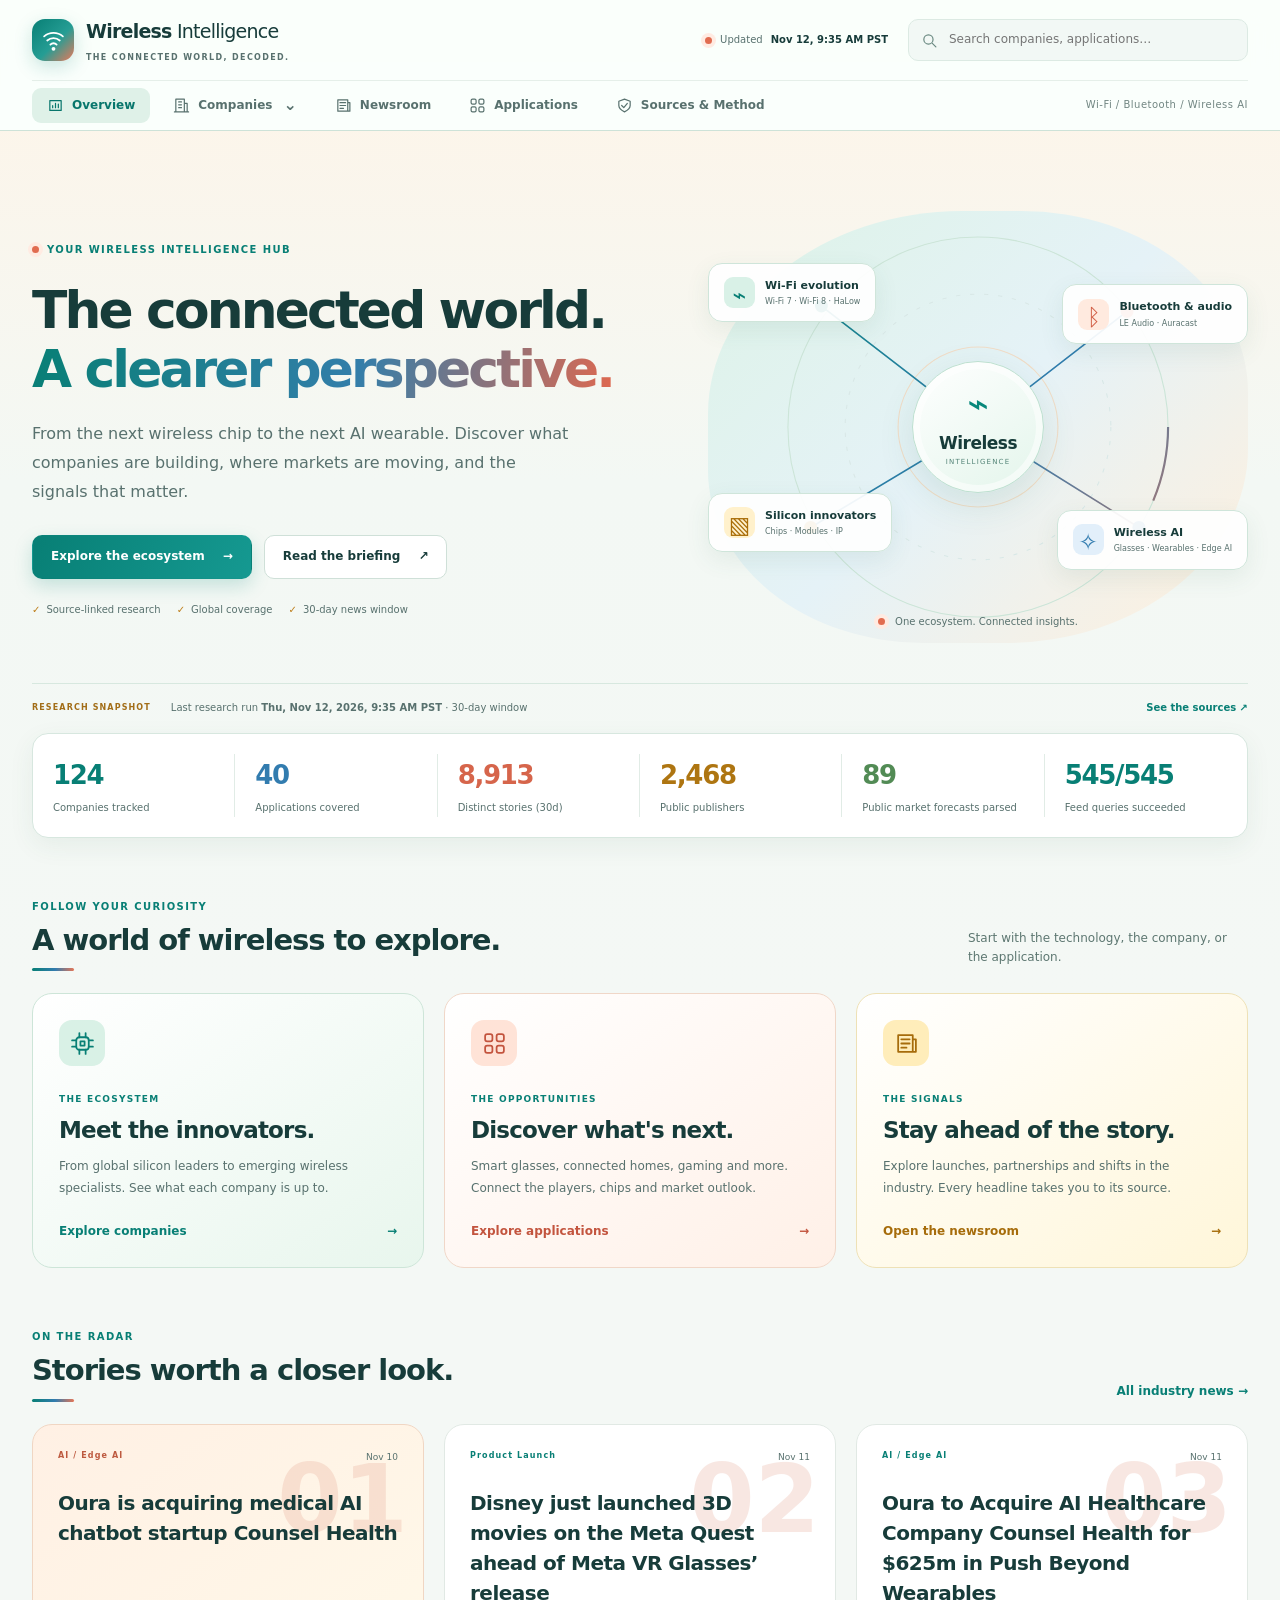
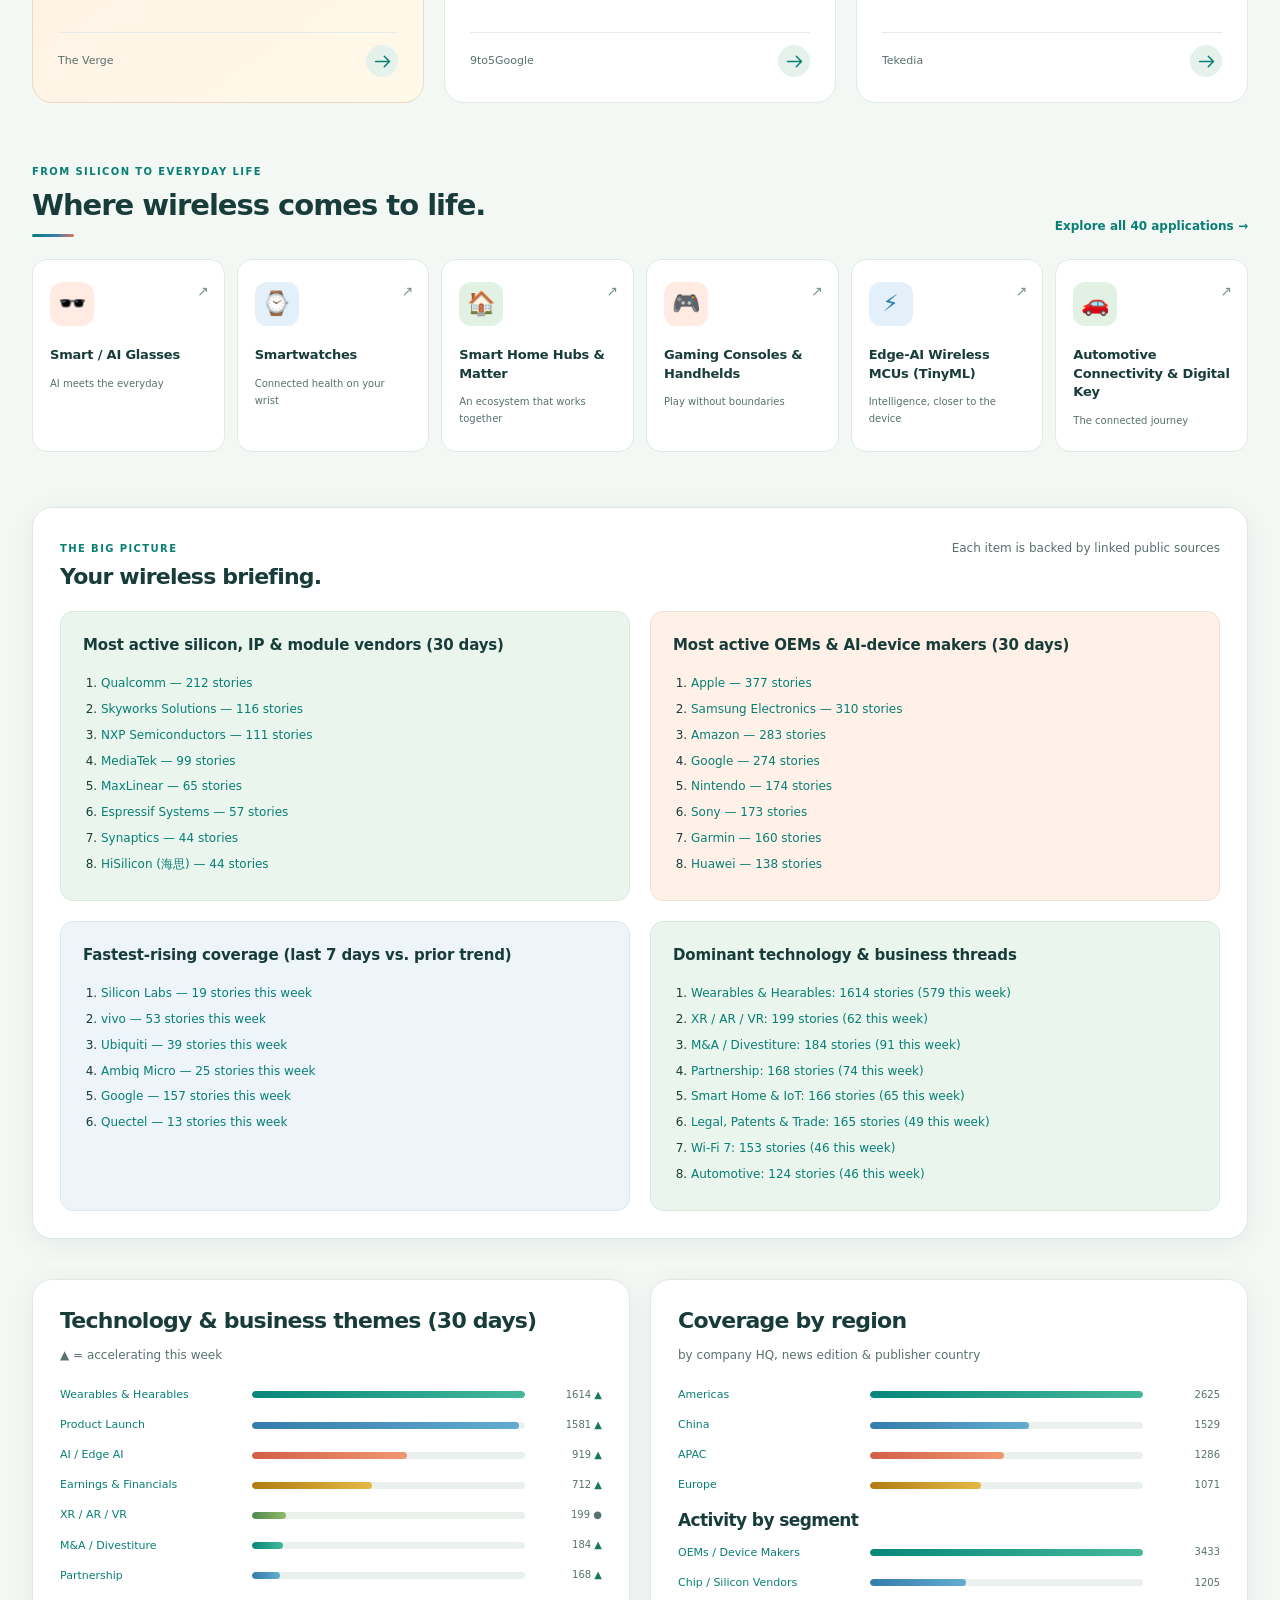
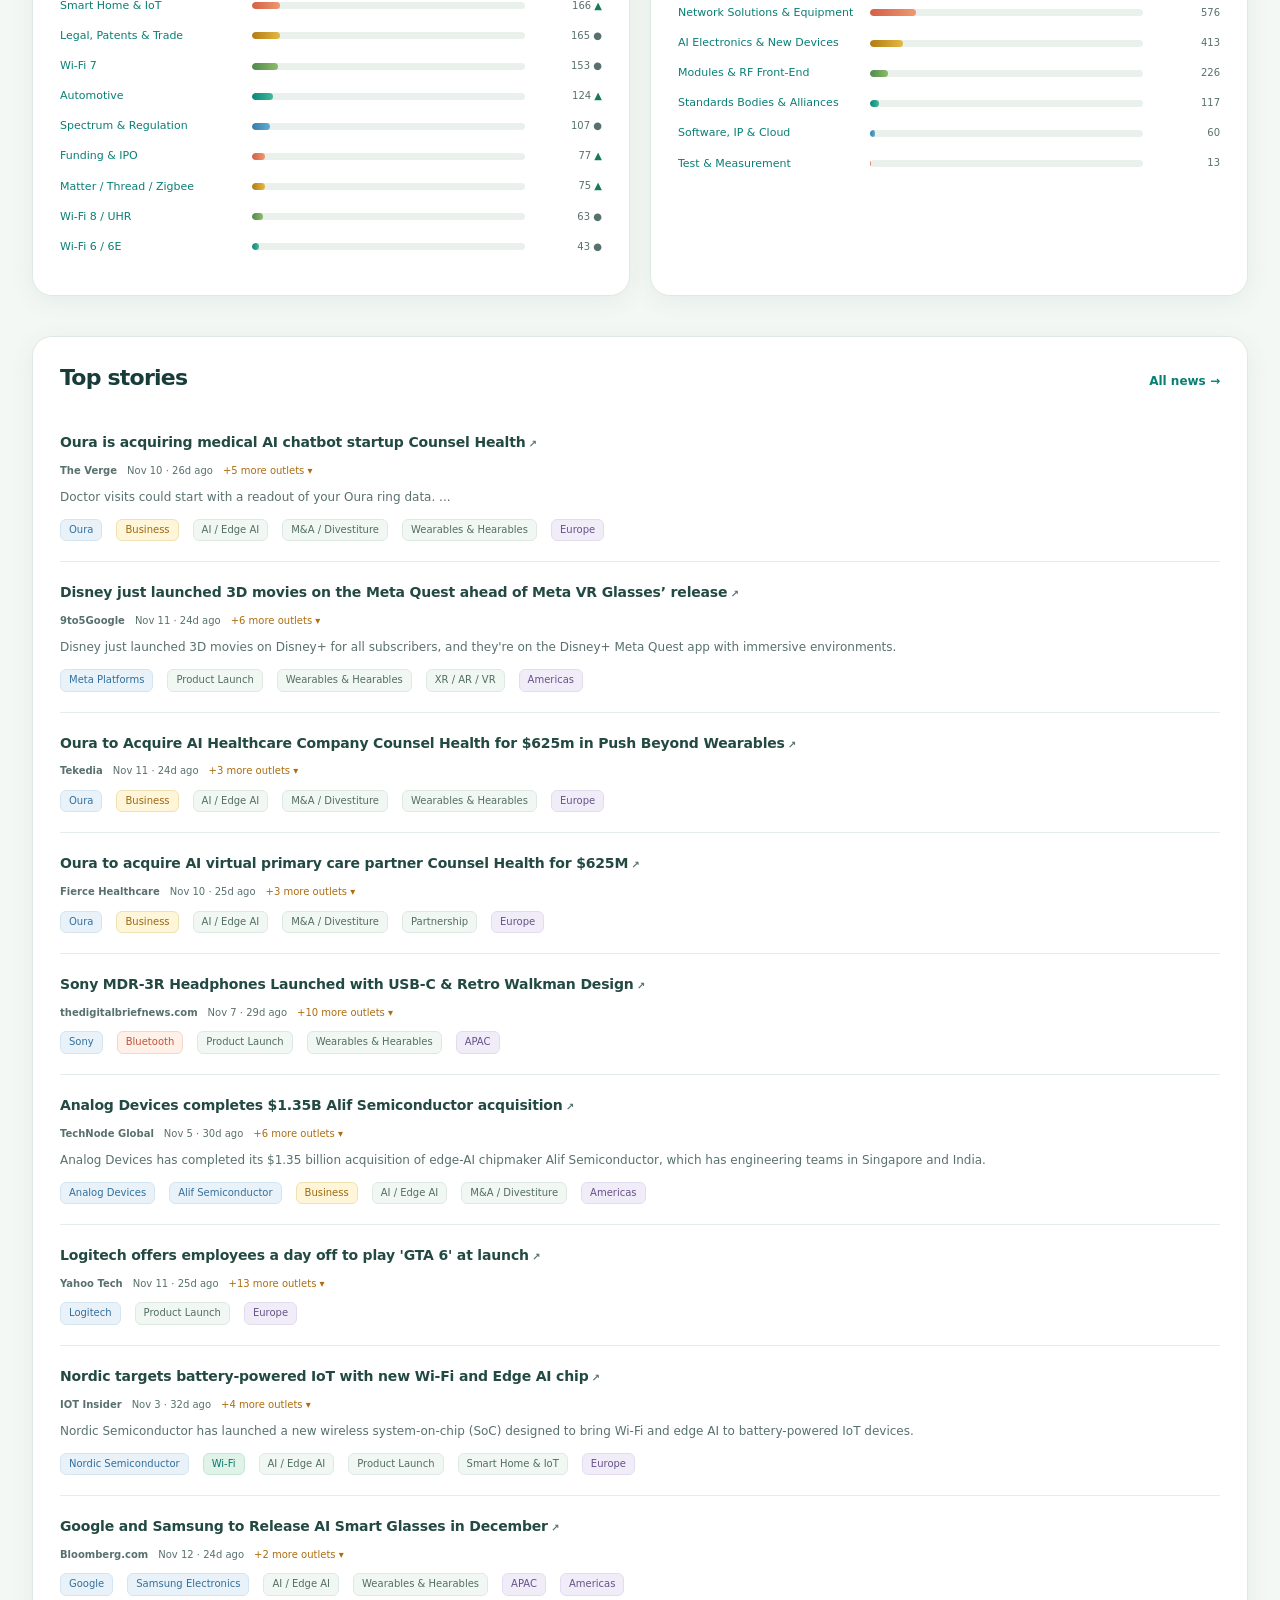
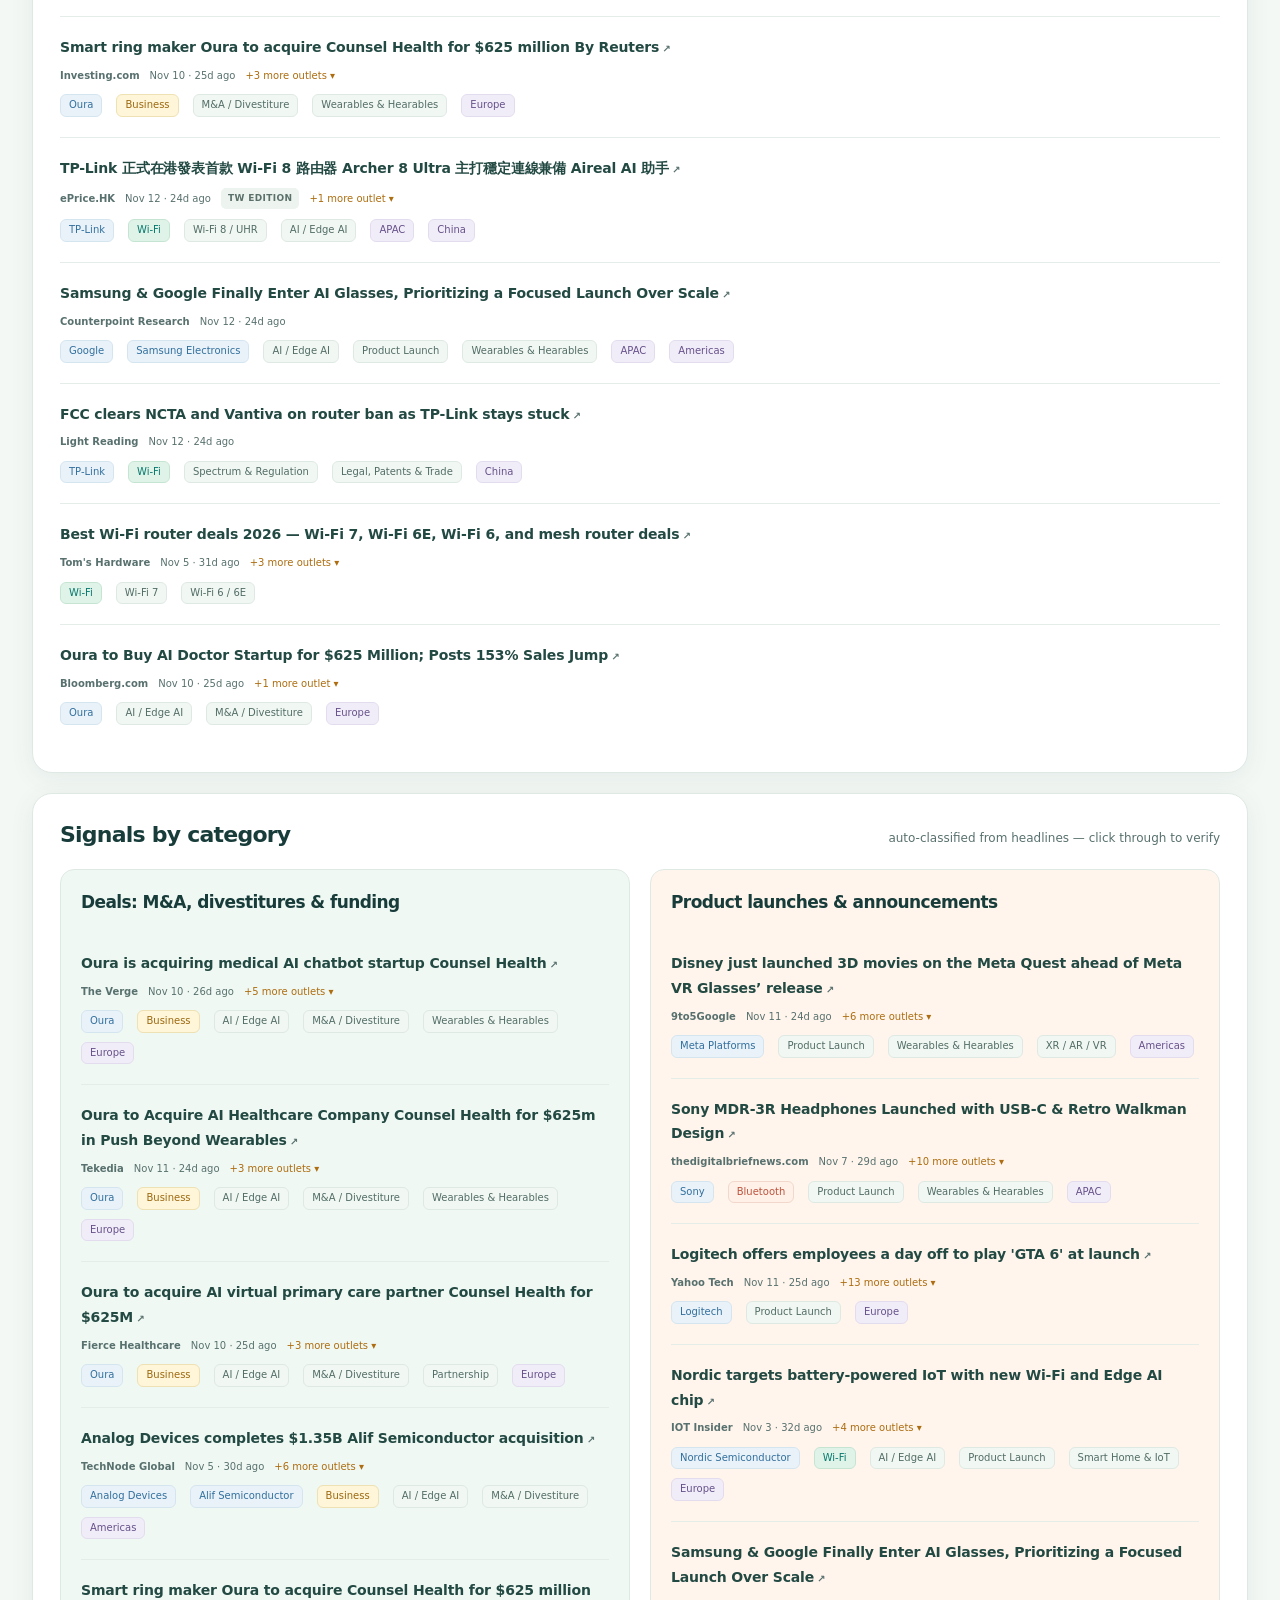
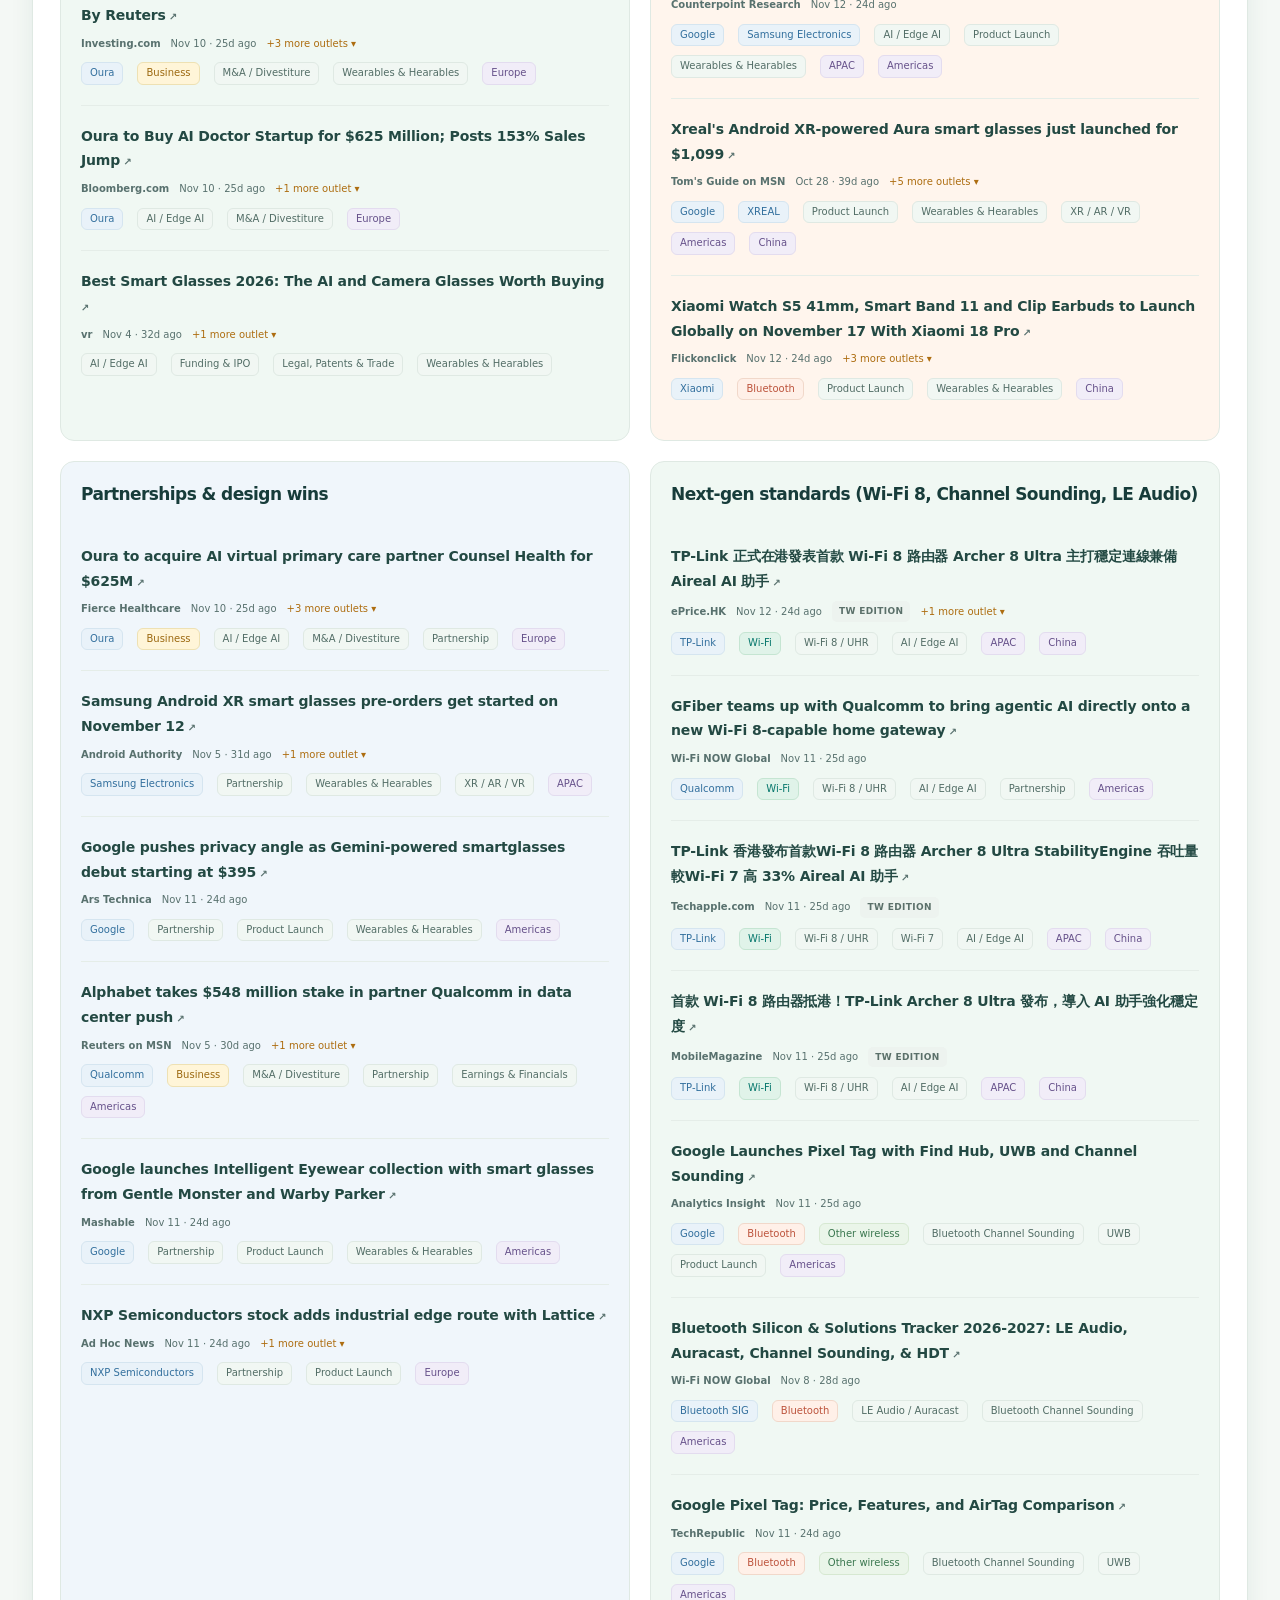
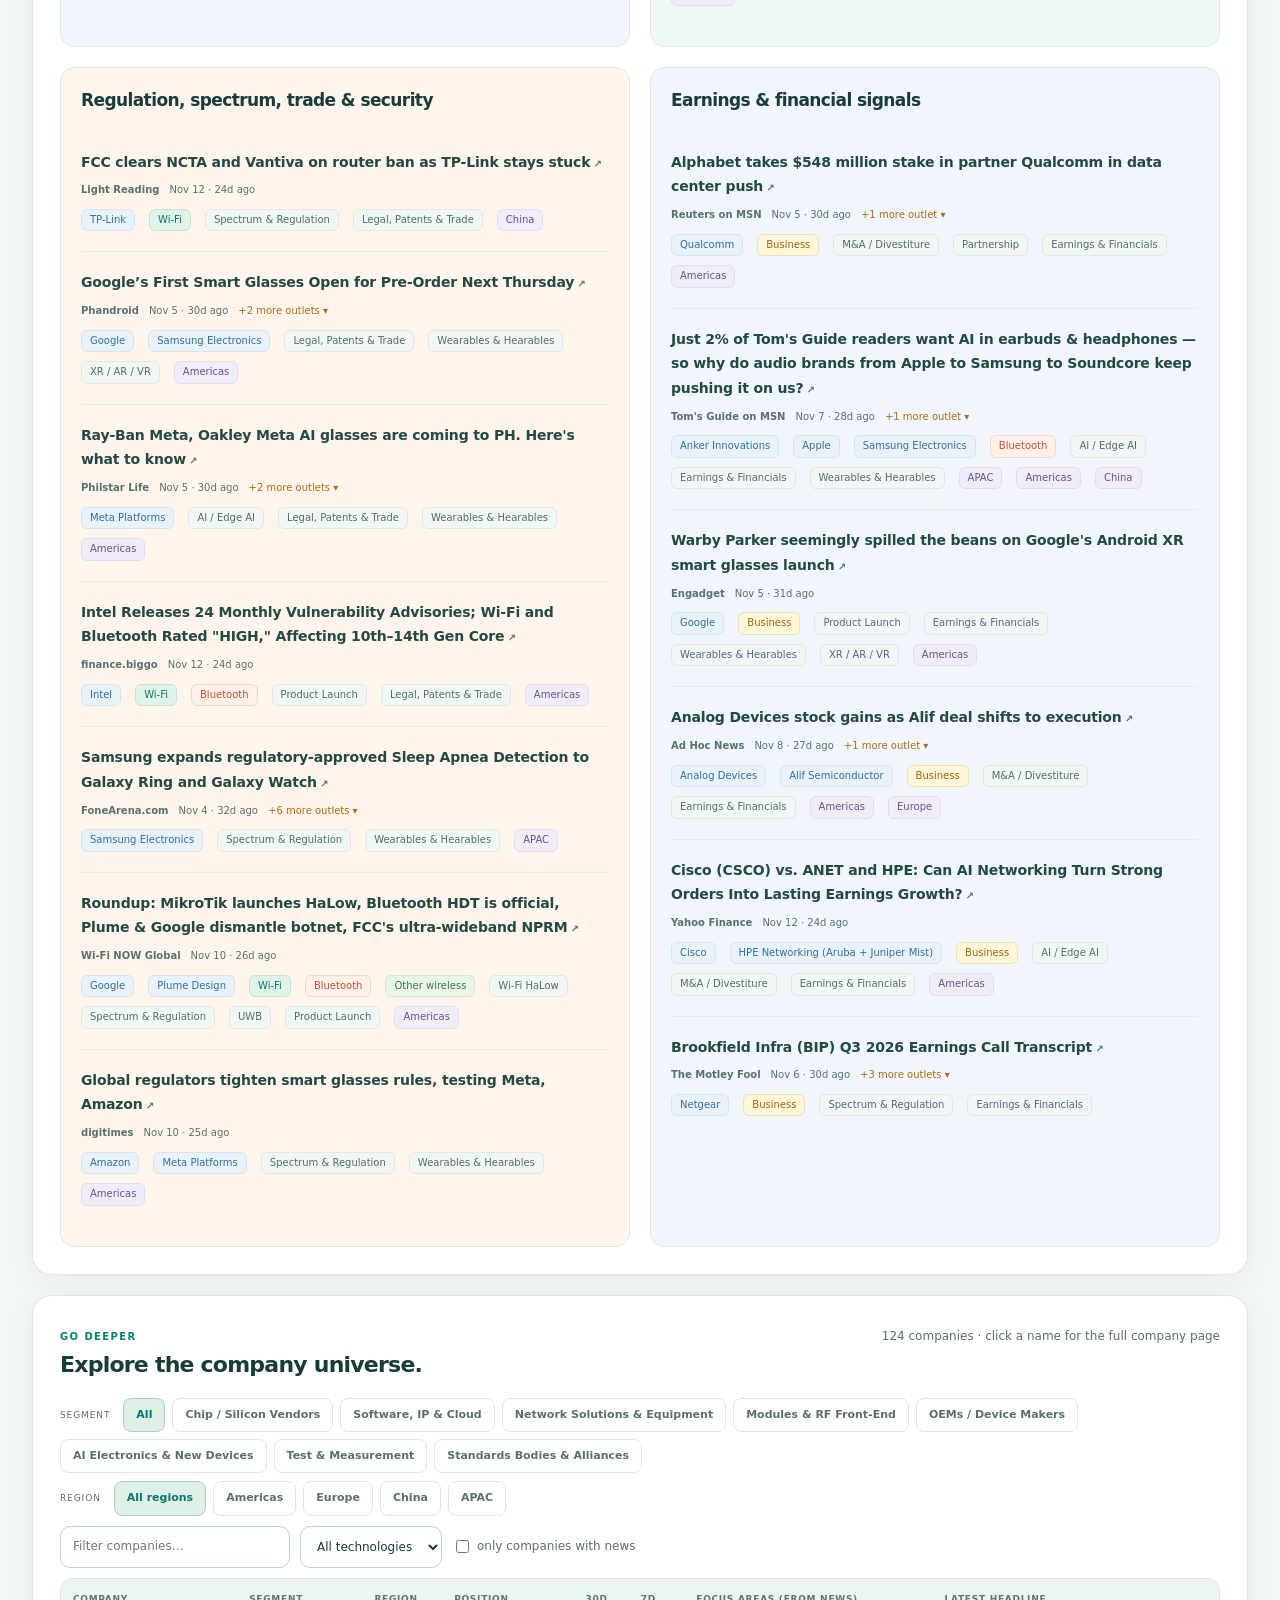
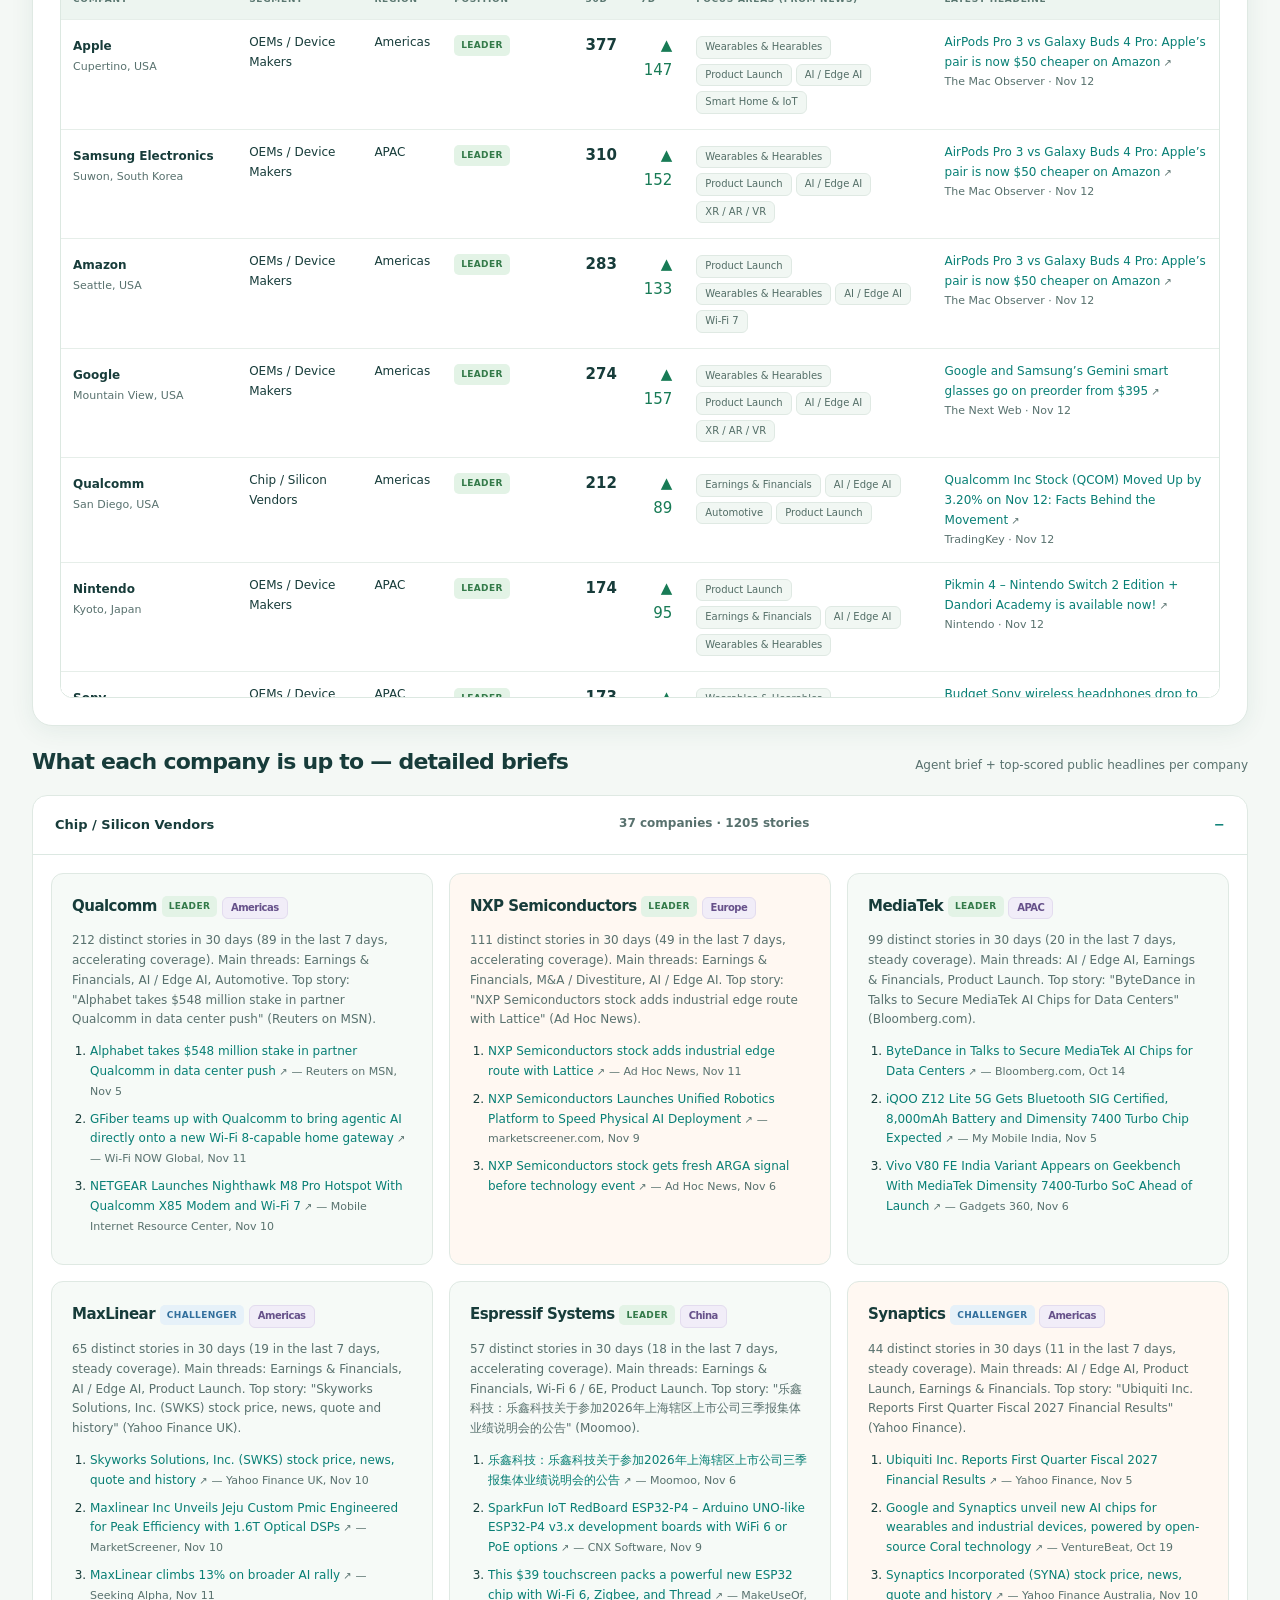
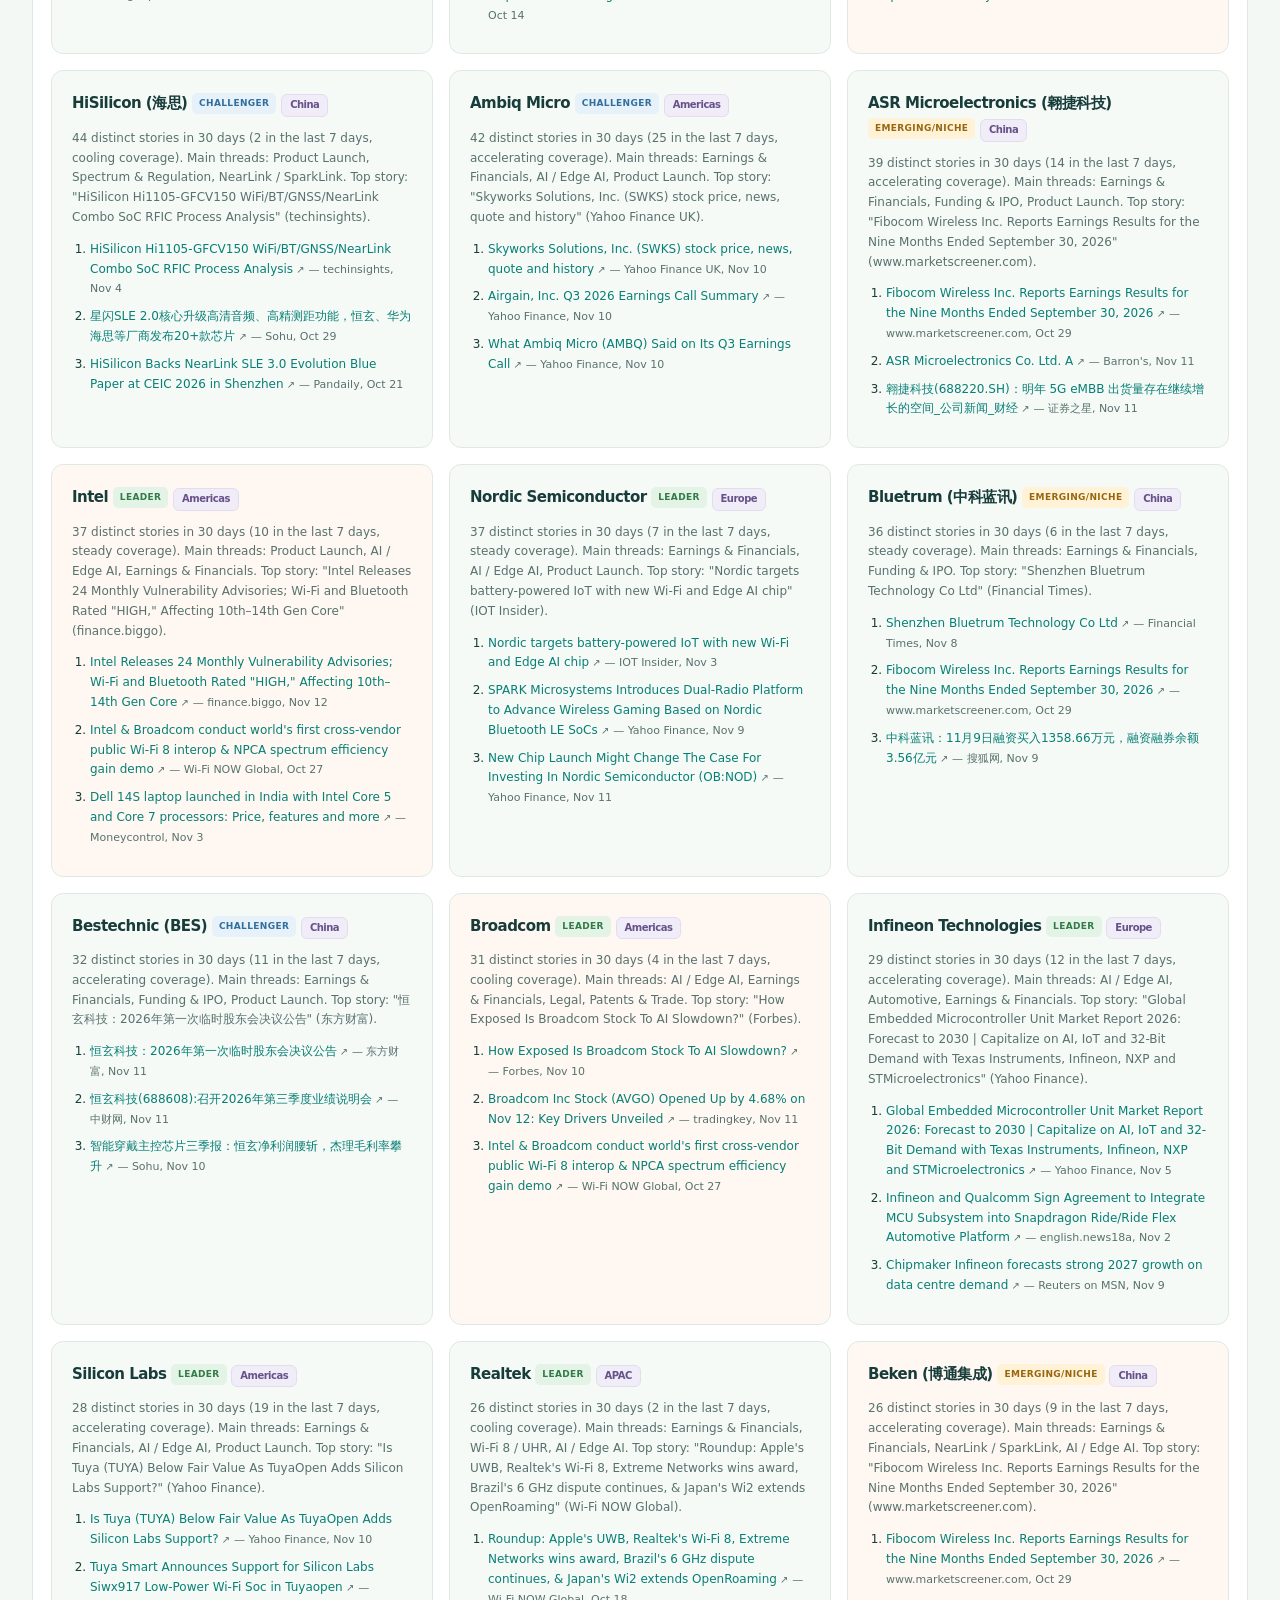
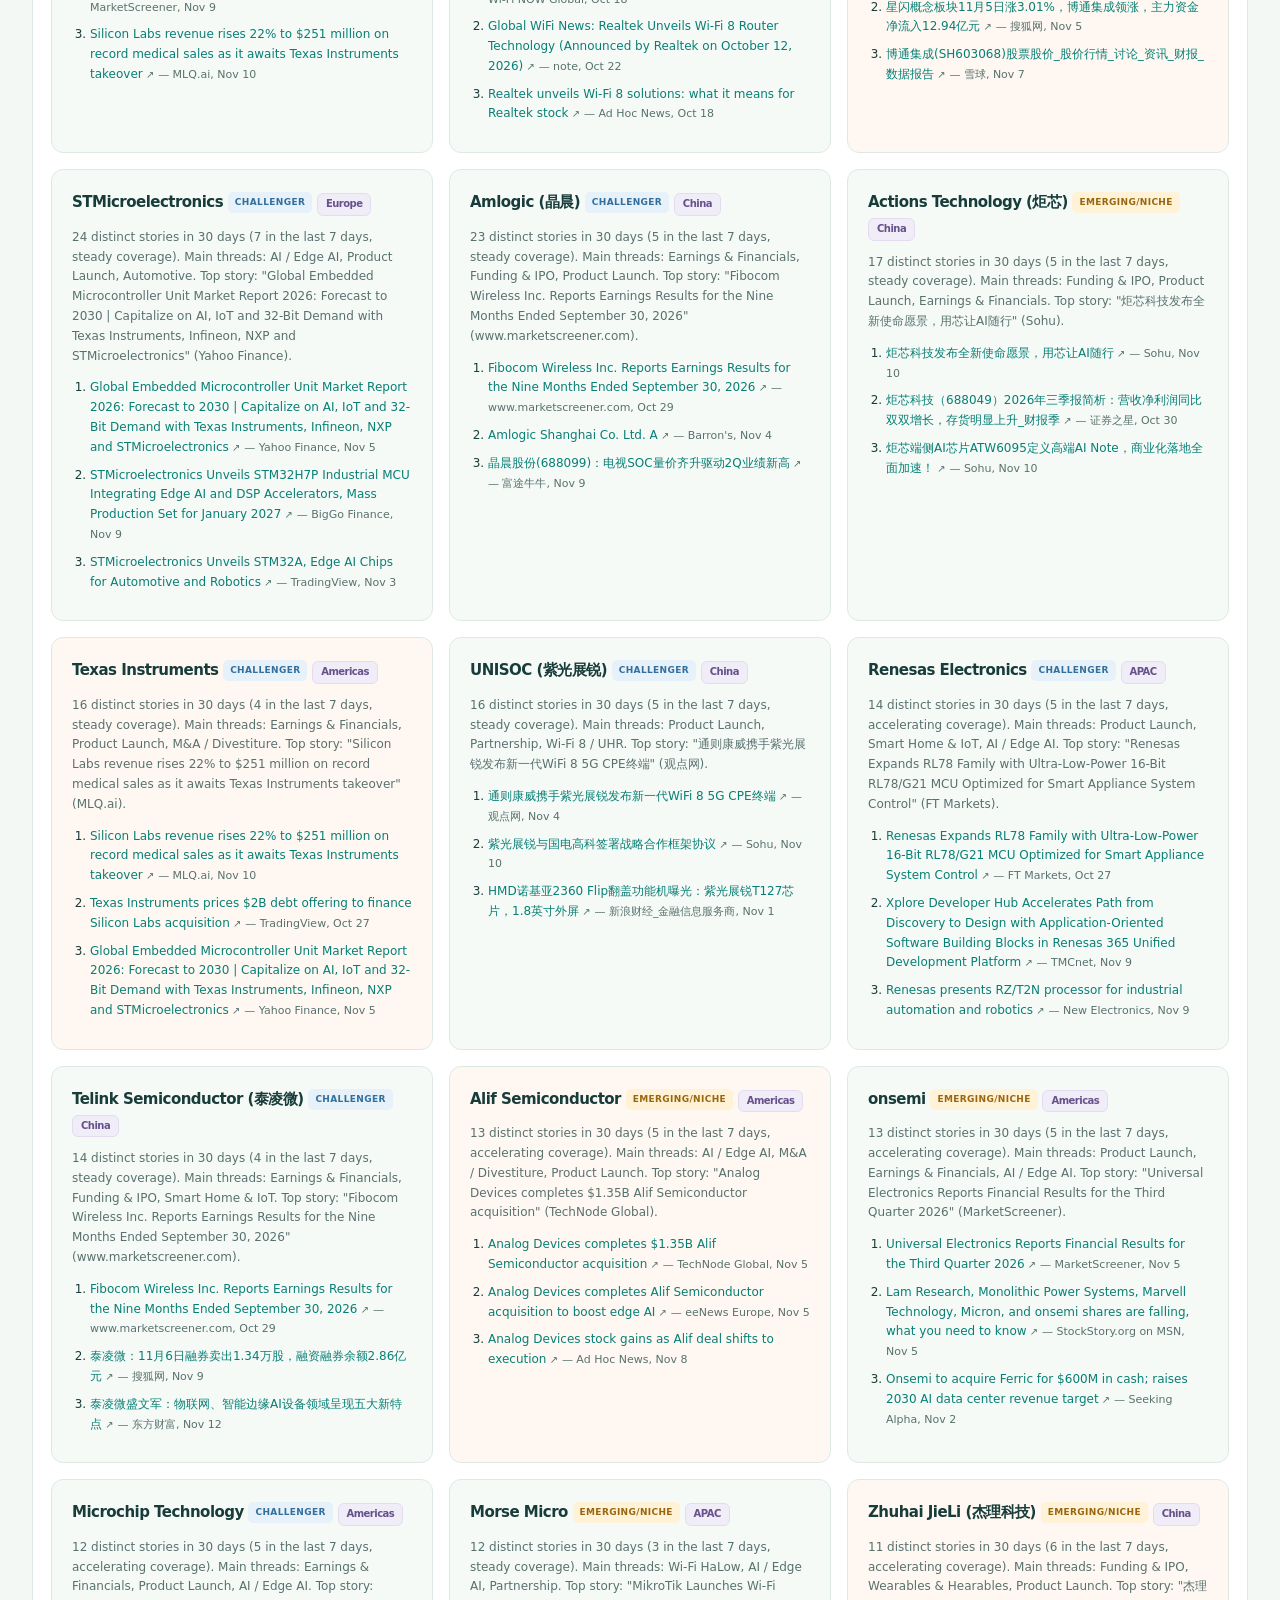
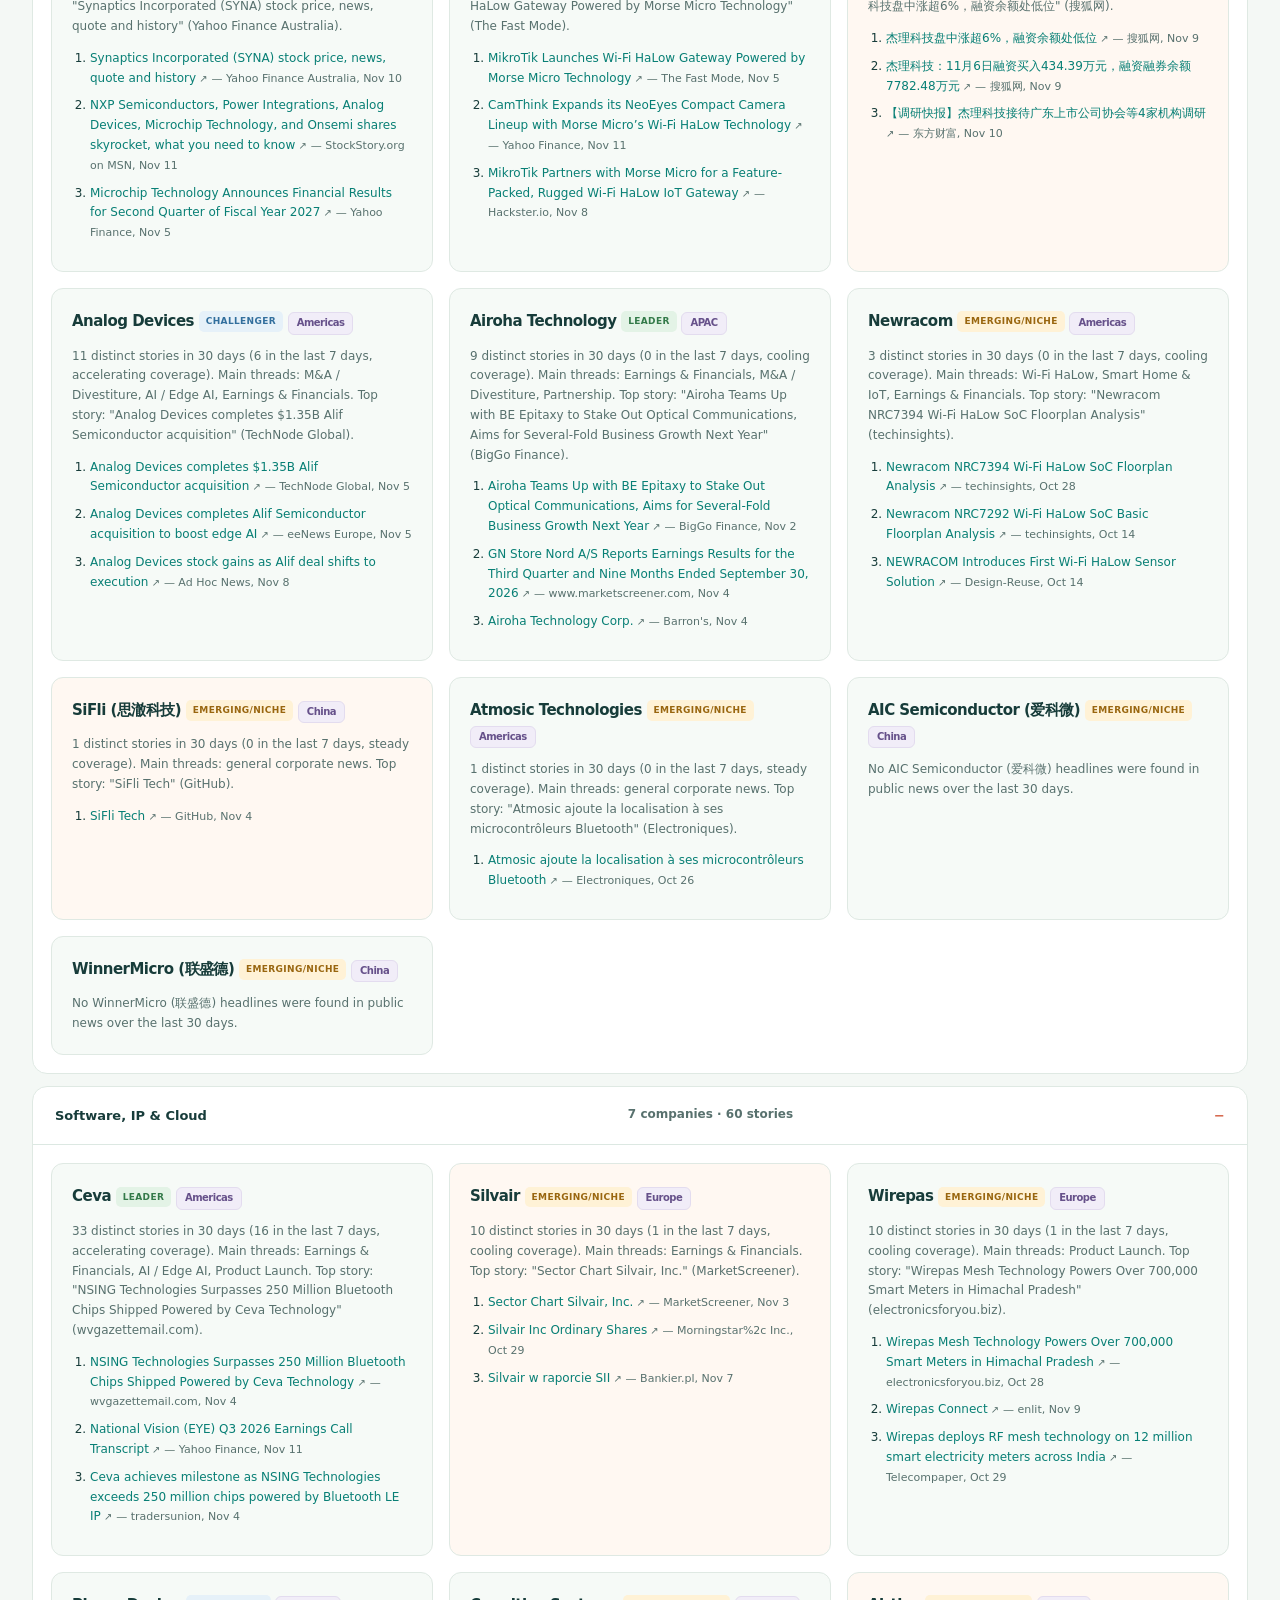
==== commit e753a121: "Wireless research and project updates 2026-11-12" ====
--- a/site/index.html
+++ b/site/index.html
@@ -23,14 +23,14 @@
     </div>
     <div class="signal-map">
       <svg class="orbit-art" viewBox="0 0 500 400" fill="none" aria-hidden="true">
-        <defs><linearGradient id="orbit-gradient" x1="50" y1="0" x2="450" y2="400" gradientUnits="userSpaceOnUse"><stop stop-color="#3467eb"/><stop offset="1" stop-color="#9460ef"/></linearGradient></defs>
-        <circle cx="250" cy="200" r="176" stroke="#e4e8f9"/>
-        <circle cx="250" cy="200" r="123" stroke="#d7dff7" stroke-dasharray="4 9"/>
-        <circle cx="250" cy="200" r="74" stroke="#dce4fa"/>
+        <defs><linearGradient id="orbit-gradient" x1="50" y1="0" x2="450" y2="400" gradientUnits="userSpaceOnUse"><stop stop-color="#07877b"/><stop offset=".55" stop-color="#327caf"/><stop offset="1" stop-color="#e47657"/></linearGradient></defs>
+        <circle cx="250" cy="200" r="176" stroke="#cce5d8"/>
+        <circle cx="250" cy="200" r="123" stroke="#d9e8e7" stroke-dasharray="4 9"/>
+        <circle cx="250" cy="200" r="74" stroke="#f0ddc8"/>
         <path class="signal-path" d="M105 88 250 200 388 93M95 293 250 200 399 293" stroke="url(#orbit-gradient)" stroke-width="1.5"/>
         <circle class="orbit-sweep" cx="250" cy="200" r="176" stroke="url(#orbit-gradient)" stroke-width="2" stroke-dasharray="70 1036"/>
-        <circle cx="105" cy="88" r="6" fill="#3467eb"/><circle cx="388" cy="93" r="6" fill="#9460ef"/>
-        <circle cx="95" cy="293" r="6" fill="#9460ef"/><circle cx="399" cy="293" r="6" fill="#3467eb"/>
+        <circle cx="105" cy="88" r="6" fill="#07877b"/><circle cx="388" cy="93" r="6" fill="#e47657"/>
+        <circle cx="95" cy="293" r="6" fill="#b57912"/><circle cx="399" cy="293" r="6" fill="#327caf"/>
       </svg>
       <div class="signal-core"><span class="core-mark" aria-hidden="true">⌁</span><b>Wireless</b><span>INTELLIGENCE</span></div>
       <a class="map-node node-wifi" href="news.html?theme=wifi7"><span class="node-symbol" aria-hidden="true">⌁</span><span><b>Wi-Fi evolution</b><small>Wi-Fi 7 · Wi-Fi 8 · HaLow</small></span></a>
--- a/site/assets/style.css
+++ b/site/assets/style.css
@@ -1,10 +1,10 @@
 :root {
   color-scheme: light;
-  --bg: #f7f9fe; --bg2: #fff; --card: #fff; --card2: #f6f8fd;
-  --tx: #172341; --mut: #586781; --mut2: #64738c; --acc: #3159d8;
-  --acc2: #7543cf; --good: #187149; --warn: #a35e09; --bad: #be3345;
-  --bd: #e3e8f3; --bd2: #cbd4e7; --r: 20px;
-  --sh: 0 4px 24px rgba(44, 64, 116, .045);
+  --bg: #f4f8f5; --bg2: #fff; --card: #fff; --card2: #eef6f1;
+  --tx: #173c3a; --mut: #58716e; --mut2: #718682; --acc: #087f75;
+  --acc2: #dc644e; --sky: #327caf; --gold: #b57912; --good: #187b56; --warn: #a35e09; --bad: #bd4053;
+  --bd: #dce8e2; --bd2: #bfd4cb; --r: 20px;
+  --sh: 0 5px 24px rgba(26, 77, 67, .075);
 }
 * { box-sizing: border-box; }
 html { scroll-behavior: smooth; scroll-padding-top: 140px; }
@@ -340,3 +340,124 @@
   html { scroll-behavior: auto; }
   *, *::before, *::after { animation: none !important; transition: none !important; }
 }
+
+/* Color system */
+body { background-color: var(--bg); background-image: linear-gradient(135deg, #e8f5ee 0, transparent 38%), linear-gradient(315deg, #fff1e5 0, transparent 36%); background-attachment: fixed; }
+body[data-page=report] { background: linear-gradient(180deg, #fff4e7 0, #f3f8f4 480px, #f4f8f5 1000px); }
+:focus-visible { outline-color: #df7357; }
+.topnav { background: rgba(250, 255, 252, .96); border-bottom-color: #cde2d8; }
+.logo { background: linear-gradient(135deg, #087f75 0%, #259d94 56%, #e97859 100%); box-shadow: 0 6px 18px #13857836; }
+.navrow { border-top-color: #e5efe9; }
+.navrow > a:hover, .dd > summary:hover { background: #e5f3ed; color: var(--acc); }
+.navrow .active { color: #08766c; background: #dff1e8; }
+.status-dot { background: #e16c50; box-shadow: 0 0 0 4px #ffebe2; }
+.search input { background: #f2f8f5; border-color: #dceae3; }
+.search > .ui-icon { color: #6a8981; }
+.suggest a:hover, .suggest a.on { background: #e8f5ee; }
+.dd-menu a:hover { background: #e8f5ee; }
+.eyebrow, .card-kicker { color: #087f75; }
+.gradient-text { background-image: linear-gradient(100deg, #087f75 0%, #337eaa 56%, #df684f 100%); }
+.btn.primary { background: linear-gradient(115deg, #087f75, #159991); box-shadow: 0 7px 18px #138c7f35; }
+.btn.primary:hover { box-shadow: 0 10px 24px #138c7f4a; }
+.btn.secondary { border-color: #cfe0d8; }
+.btn.secondary:hover { border-color: #df795f; color: #b84d39; }
+.hero-proof span::before { color: #bd7d19; }
+.signal-map { background: linear-gradient(135deg, #ddf3e7 0%, #e5f2f7 50%, #fff0dd 100%); border-radius: 47% 42% 45% 40%; }
+.signal-core { border-color: #bee0d0; background: linear-gradient(145deg, #fff, #e3f5eb); box-shadow: 0 12px 35px #38765a20, inset 0 0 0 7px #ffffff90; }
+.core-mark { color: #07887b; }
+.signal-core > span:last-child { color: #538477; }
+.map-node { border-color: #cfe5da; box-shadow: 0 8px 24px #3c725a17; }
+.node-wifi .node-symbol { background: #d9f1e7; color: #087f75; }
+.node-bt .node-symbol { background: #ffeadf; color: #d15e45; }
+.node-chip .node-symbol { background: #fff1cc; color: #a96d08; }
+.node-ai .node-symbol { background: #e2effa; color: #327caf; }
+.report-stamp { border-top-color: #d7e8df; }
+.report-stamp .eyebrow { color: #a26d17; }
+.metrics-strip { border-color: #d7e7df; box-shadow: 0 8px 26px #295f4b12; }
+.metrics-strip .kpi { border-right-color: #e1ece6; }
+.metrics-strip .kpi:nth-child(1) .v, .metrics-strip .kpi:nth-child(6) .v { color: #087f75; }
+.metrics-strip .kpi:nth-child(2) .v { color: #327caf; }
+.metrics-strip .kpi:nth-child(3) .v { color: #d6654b; }
+.metrics-strip .kpi:nth-child(4) .v { color: #ae7511; }
+.metrics-strip .kpi:nth-child(5) .v { color: #528b55; }
+.section-heading h2::after { content: ""; display: block; width: 42px; height: 3px; margin-top: 10px; border-radius: 2px; background: linear-gradient(90deg, #087f75, #327caf 55%, #e47657); }
+.section-heading p { color: #5d7771; }
+.explore-card { border-color: #cde5d8; background: linear-gradient(145deg, #fff, #e8f6ed); }
+.explore-card.violet { background: linear-gradient(145deg, #fff, #fff0e7); border-color: #f0d7c8; }
+.explore-card.teal { background: linear-gradient(145deg, #fff, #fff6d9); border-color: #eee1b6; }
+.explore-card:hover { box-shadow: 0 14px 32px #286e551f; }
+.explore-symbol { background: #d9f1e6; color: #087f75; }
+.violet .explore-symbol { color: #c3543e; background: #ffe3d7; }
+.teal .explore-symbol { color: #a66c0b; background: #ffedba; }
+.card-link { color: #087f75; }
+.violet .card-link { color: #c3543e; }
+.teal .card-link { color: #a66c0b; }
+.spotlight-card { border-color: #e1e9e4; }
+.spotlight-card.featured { background: linear-gradient(145deg, #fff0e4, #fff9e9); border-color: #f0d6c3; }
+.spotlight-card.featured .card-kicker { color: #bd593f; }
+.story-number { color: #e3a18a40; }
+.spotlight-bottom { border-top-color: #e5ece7; }
+.spotlight-bottom > a { background: #e5f2eb; color: #087f75; }
+.application-tile { border-color: #e0e9e3; }
+.application-tile:hover { border-color: #72b8a1; }
+.application-tile.violet .application-icon { background: #ffebe1; color: #cf6046; }
+.application-tile.blue .application-icon { background: #e3f0fa; color: #327caf; }
+.application-tile.teal .application-icon { background: #e1f2e5; color: #398454; }
+.tile-arrow { color: #79928b; }
+.card { border-color: #dfe9e3; }
+.kpi { background: #f1f7f3; border-color: #e0ece4; }
+.kpi .v { color: #087f75; }
+#bullets .kpi:nth-child(3n+1) { background: #eaf5ee; border-color: #d6e9dc; }
+#bullets .kpi:nth-child(3n+2) { background: #fff1e8; border-color: #f1ded1; }
+#bullets .kpi:nth-child(3n) { background: #edf4fa; border-color: #dce8f1; }
+#sections > div { border-color: #dfe9e3; }
+#sections > div:nth-child(3n+1) { background: #f0f8f3; }
+#sections > div:nth-child(3n+2) { background: #fff5ed; }
+#sections > div:nth-child(3n) { background: #f0f6fb; }
+.tbtn { border-color: #dbe8e1; }
+.tbtn:hover { border-color: #83bca7; background: #edf7f1; }
+.tbtn.on { color: #08766c; background: #def1e7; border-color: #a8d1bd; }
+.chip { border-color: #dfe9e3; color: #526d66; background: #f1f7f3; }
+.chip.t-wifi { color: #08786d; background: #e0f3e9; border-color: #c5e5d2; }
+.chip.t-bt { color: #bd543d; background: #fff0e8; border-color: #f1d8ca; }
+.chip.t-oth { color: #3b7850; background: #eaf5e9; border-color: #d6e8d1; }
+.chip.t-biz { color: #9c6910; background: #fff5d8; border-color: #eee1b3; }
+.chip.co { color: #326f9d; background: #e9f2f9; border-color: #d5e5f0; }
+.chip.rg { color: #66518a; background: #f1edf8; border-color: #e3dcef; }
+.badge { background: #edf3ef; color: #5b706a; }
+.badge.leader { background: #e3f3e6; color: #337a49; }
+.badge.challenger { background: #e6f1f9; color: #326f9d; }
+.badge.niche { background: #fff2d6; color: #99660f; }
+.badge.wire { background: #ffebe2; color: #bd543d; }
+.tbl-wrap { border-color: #dce8e1; }
+th, td { border-bottom-color: #e6eee9; }
+th { background: #edf5f0; color: #5a7770; }
+tr:hover td { background: #f3f8f4; }
+.news li { border-bottom-color: #e5ede8; }
+.news .t { color: #234943; }
+.news .t:hover, .co-name:hover { color: #d05e46; }
+.cov { color: #ad6d10; }
+.bars .track { background: #eaf1ec; }
+.bars .row:nth-child(5n+1) .fill { background: linear-gradient(90deg, #07877b, #45b89a); }
+.bars .row:nth-child(5n+2) .fill { background: linear-gradient(90deg, #347cac, #63acd0); }
+.bars .row:nth-child(5n+3) .fill { background: linear-gradient(90deg, #d35f47, #ef9871); }
+.bars .row:nth-child(5n+4) .fill { background: linear-gradient(90deg, #b27b12, #e4b943); }
+.bars .row:nth-child(5n) .fill { background: linear-gradient(90deg, #50894f, #8dbb69); }
+details.grp { border-color: #dfe9e3; }
+details.grp:nth-child(4n+1) > summary::after { color: #087f75; }
+details.grp:nth-child(4n+2) > summary::after { color: #d5654a; }
+details.grp:nth-child(4n+3) > summary::after { color: #327caf; }
+details.grp:nth-child(4n) > summary::after { color: #b57912; }
+.brief { border-color: #dfe9e3; background: #f6faf7; }
+.brief:nth-child(4n+2) { background: #fff8f2; }
+.side { border-color: #dce8e1; }
+.side a:hover { background: #edf6f0; }
+.side a.on { background: linear-gradient(100deg, #e0f2e8, #e6f2f8); color: #08766c; box-shadow: inset 3px 0 #e27658; }
+.chart { border-color: #dce8e1; background: linear-gradient(180deg, #f6faf7, #fff); }
+.note.info { border-color: #cde7d8; border-left-color: #138b79; background: #edf7f0; color: #315f4e; }
+.co-logo { background: linear-gradient(145deg, #087f75, #327caf 62%, #e47657); }
+pre, code { border-color: #dfe9e3; background: #eef5f0; }
+footer { background: #173f3b; border-top: 3px solid #e47a59; color: #d0e4d9; }
+footer .brand { color: #fff; }
+footer .brand small, footer .eyebrow { color: #f2c877; }
+footer a { color: #8de0c1; }
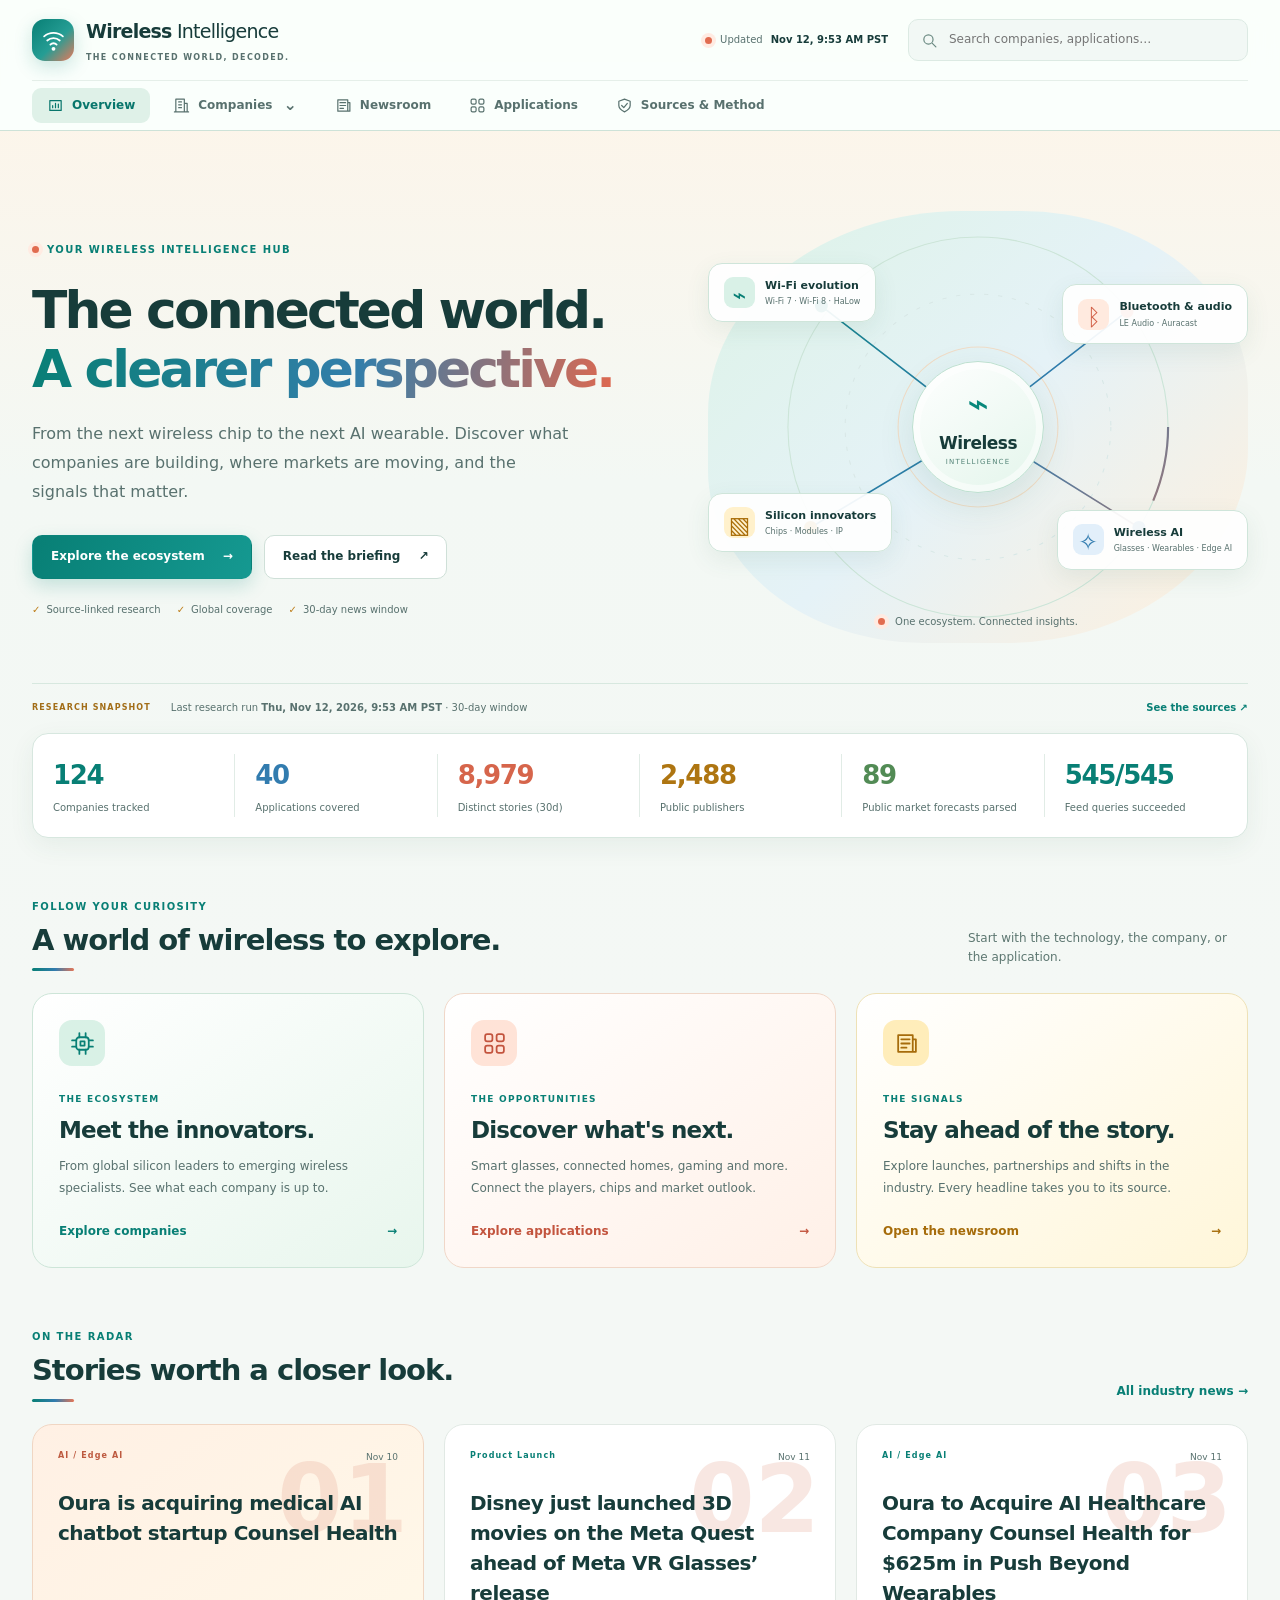
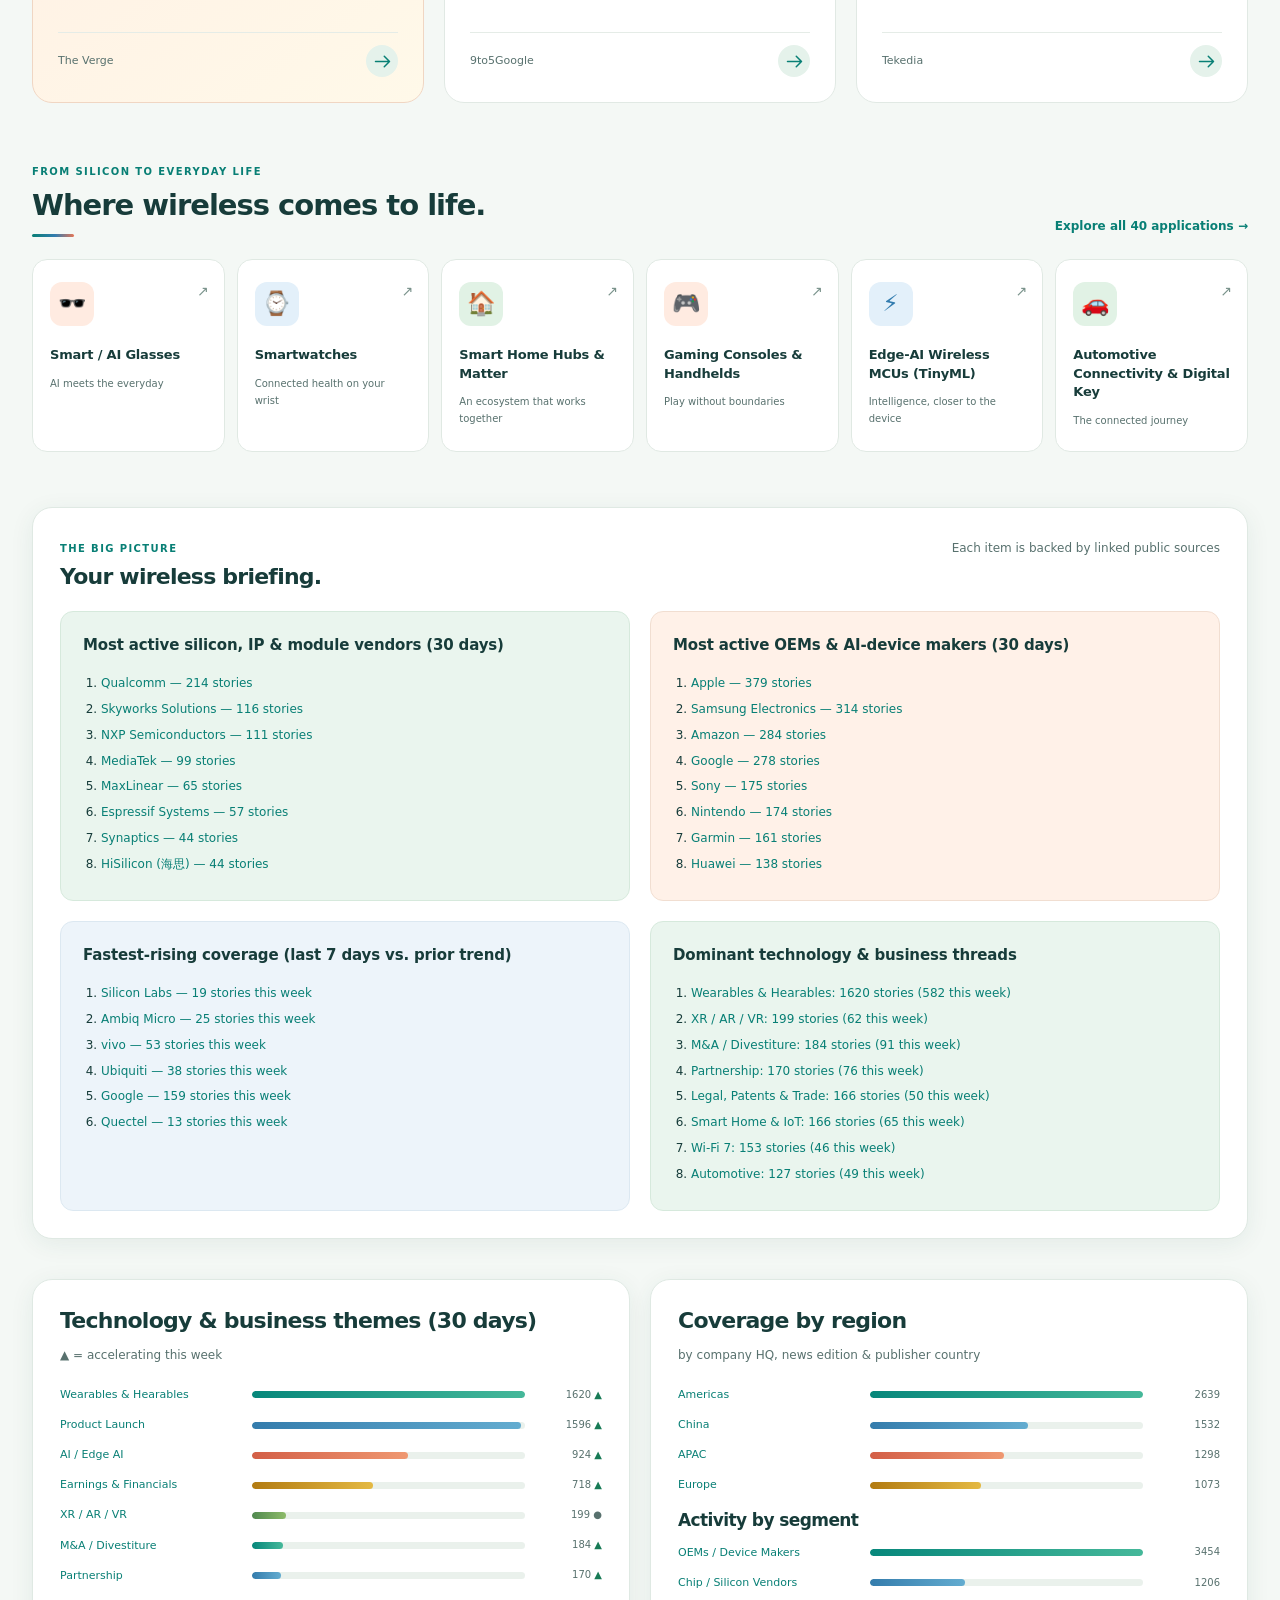
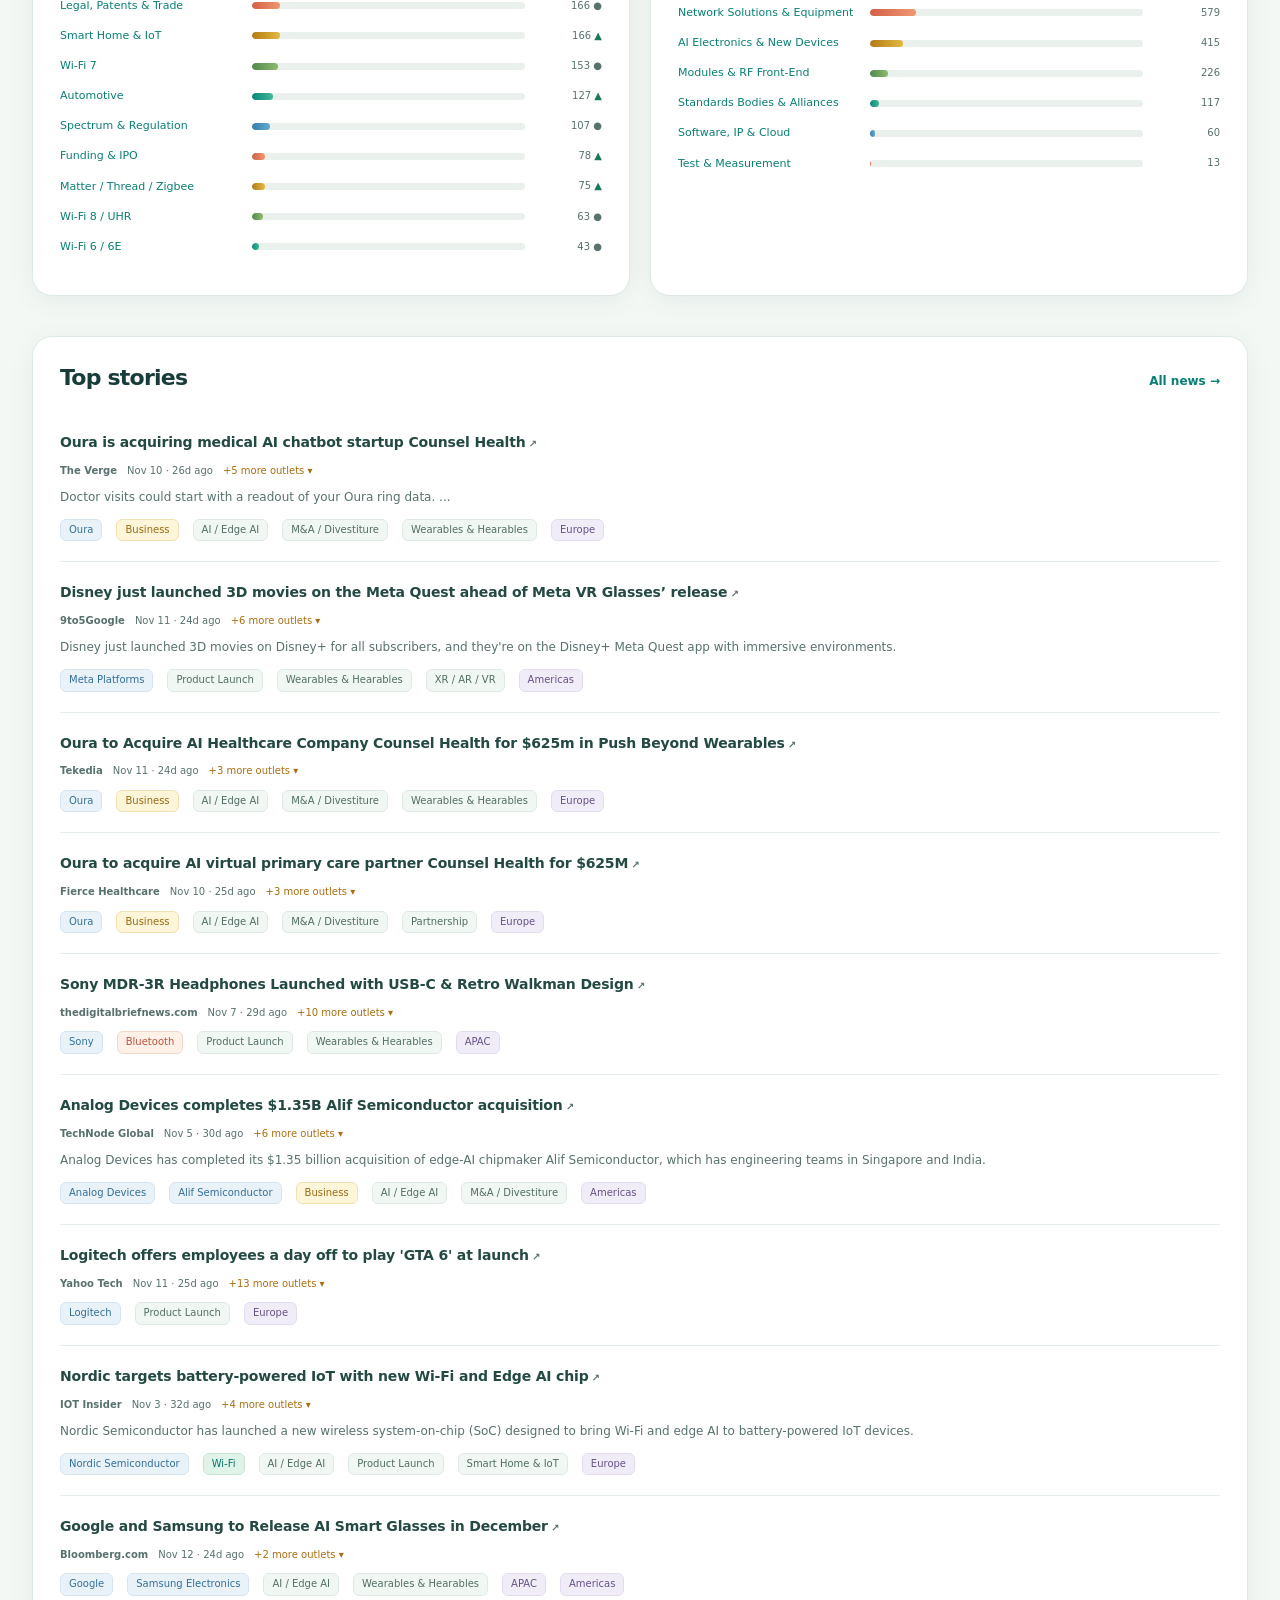
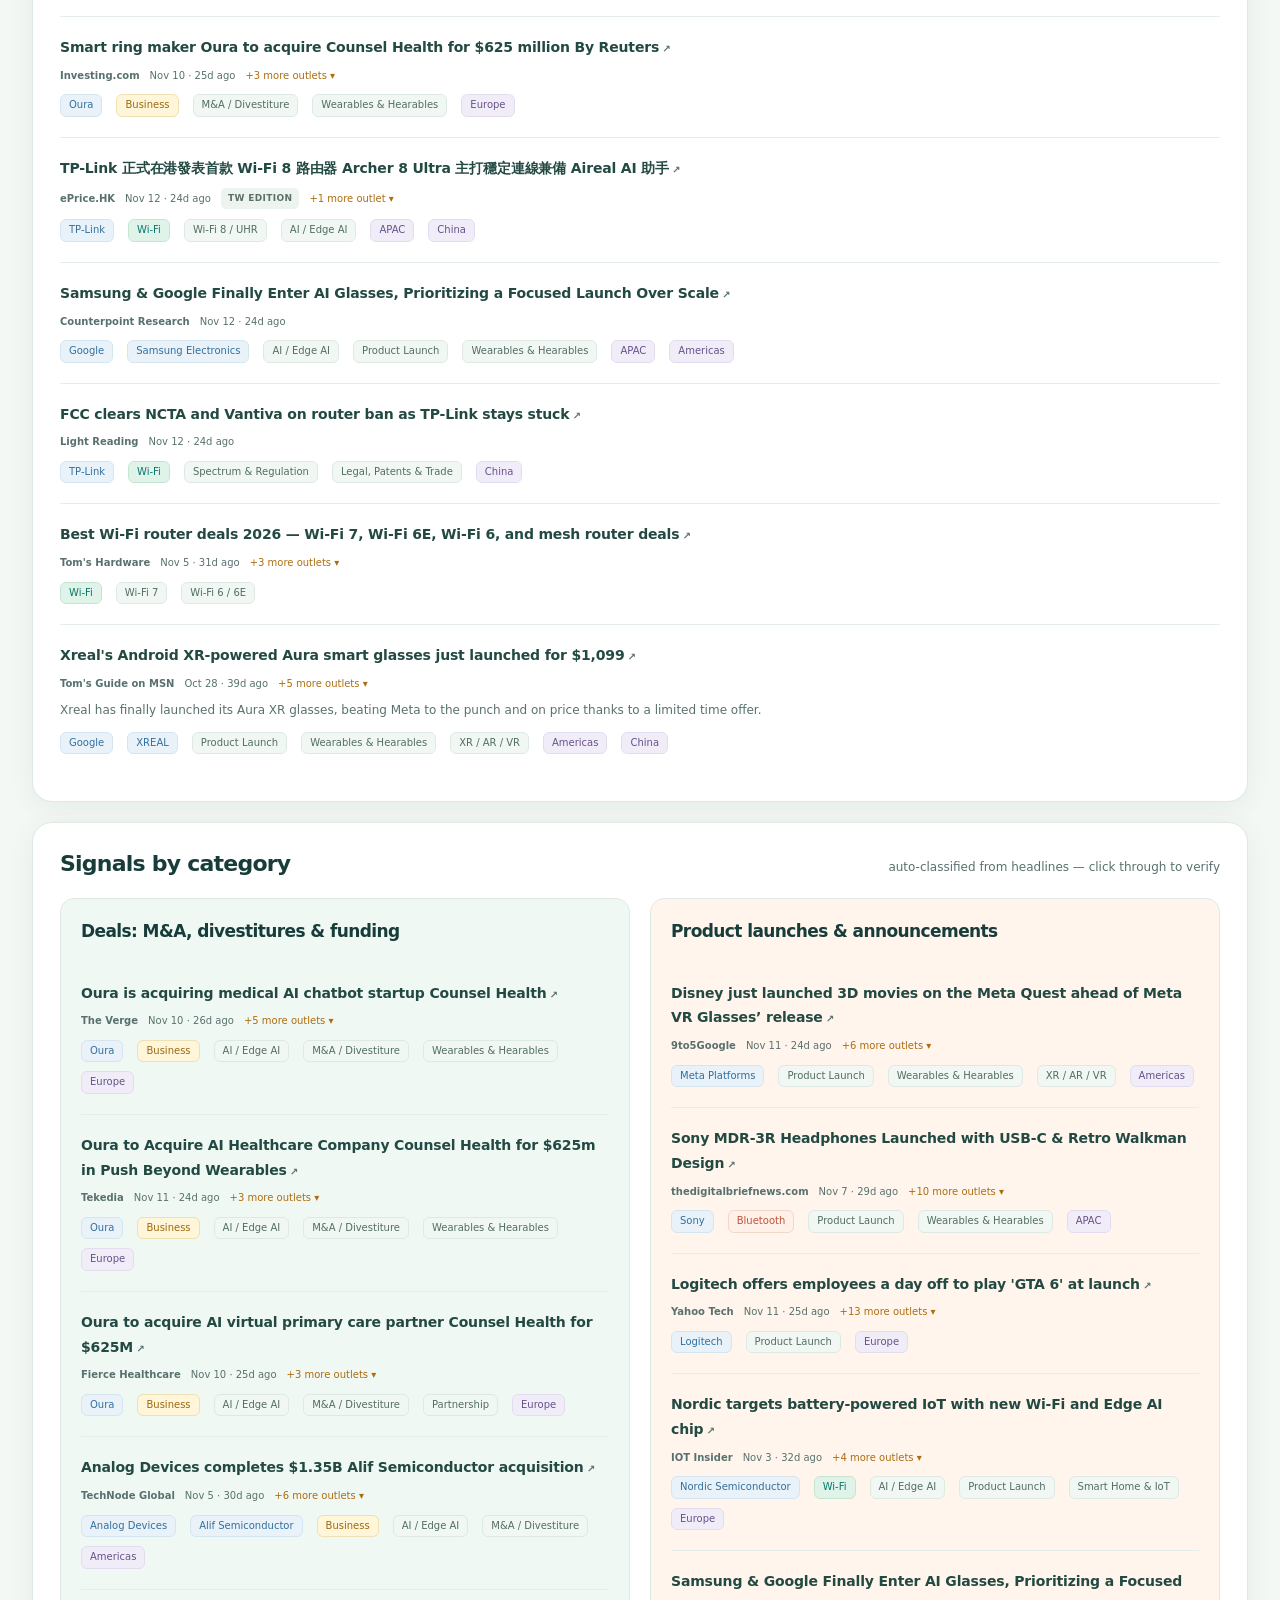
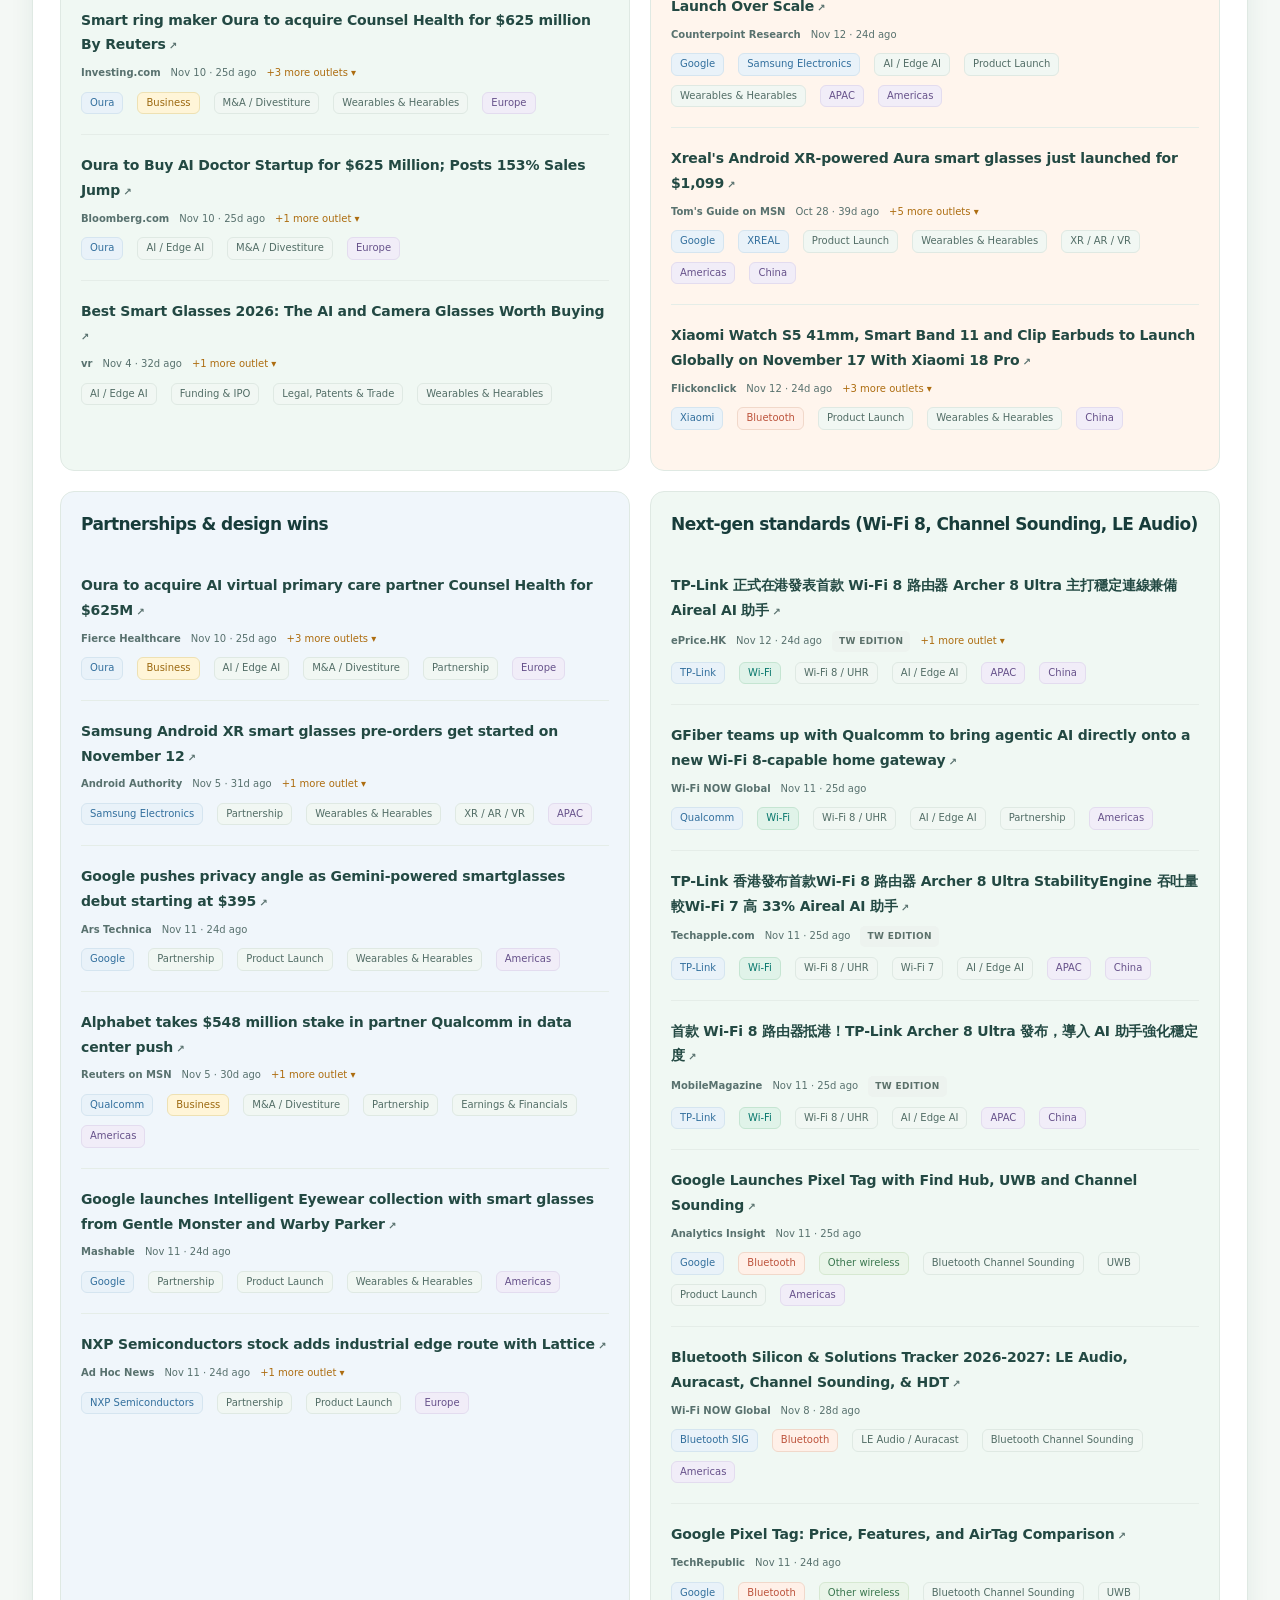
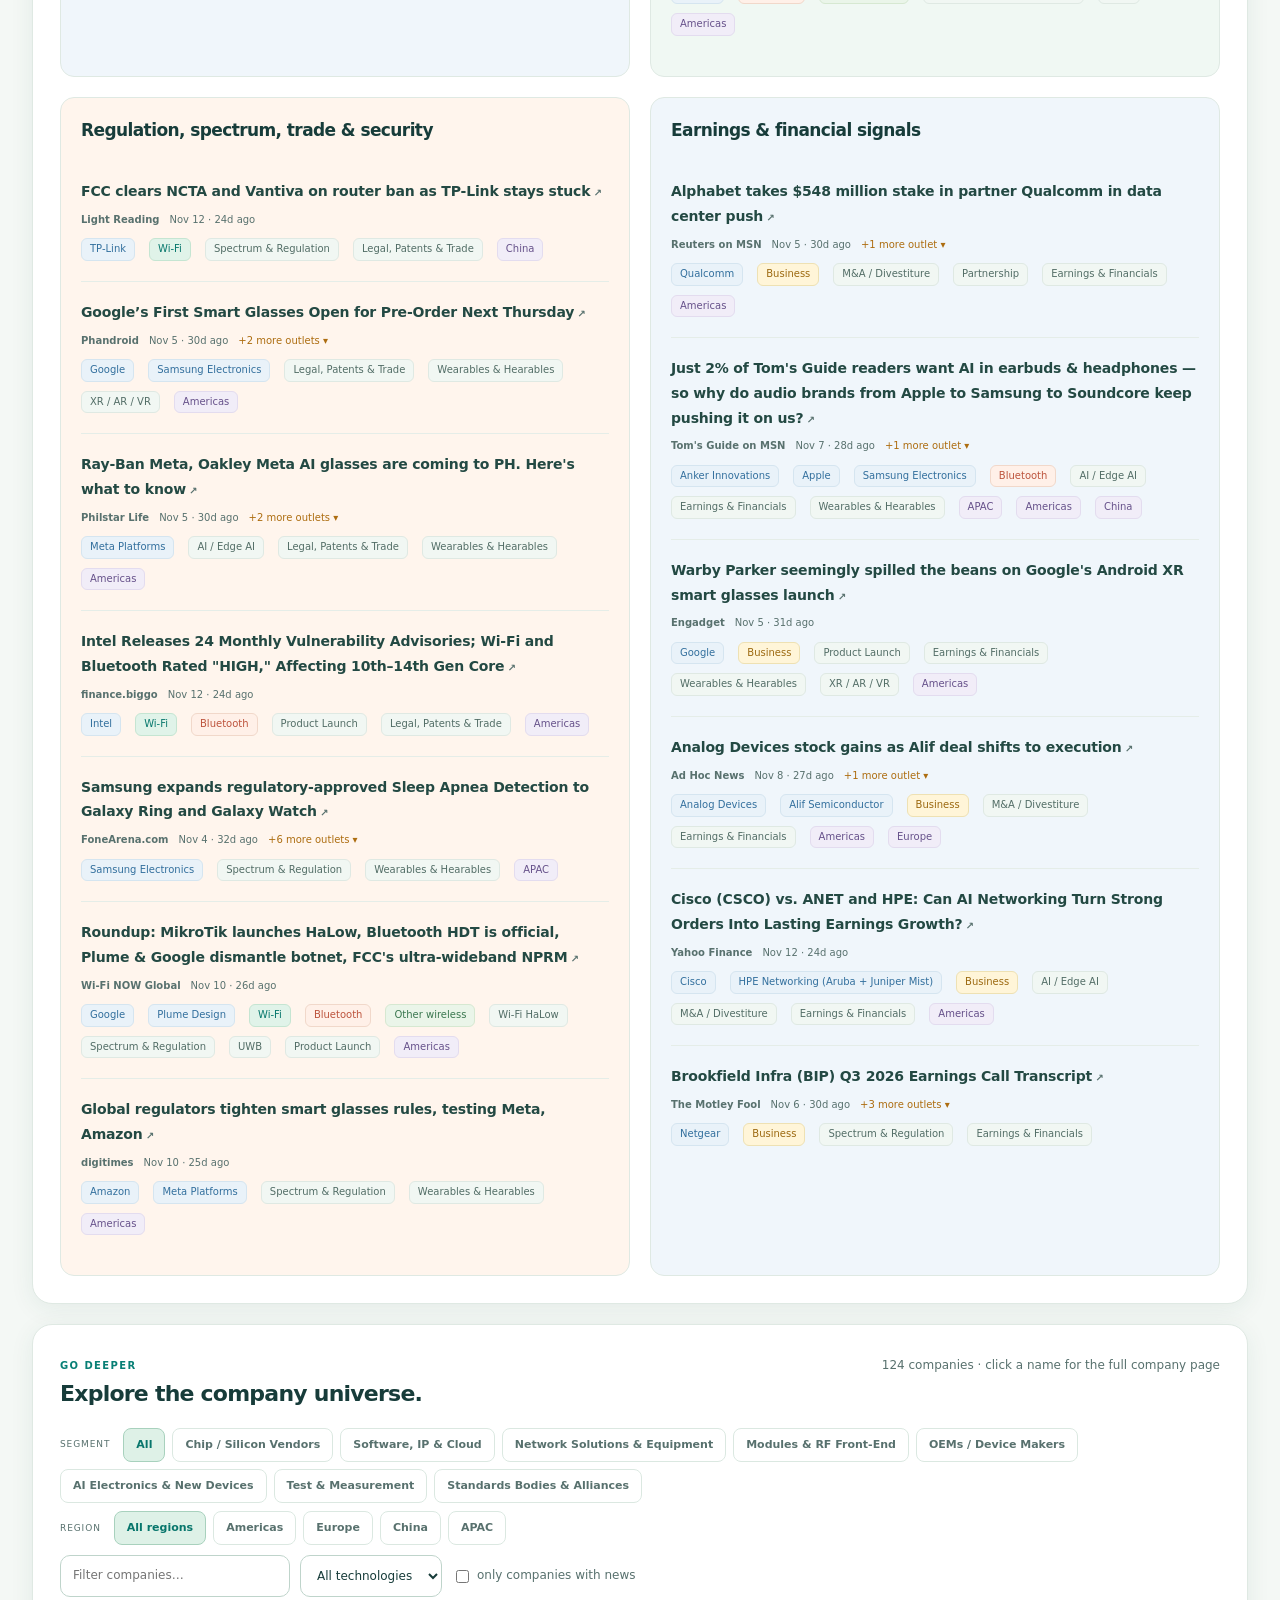
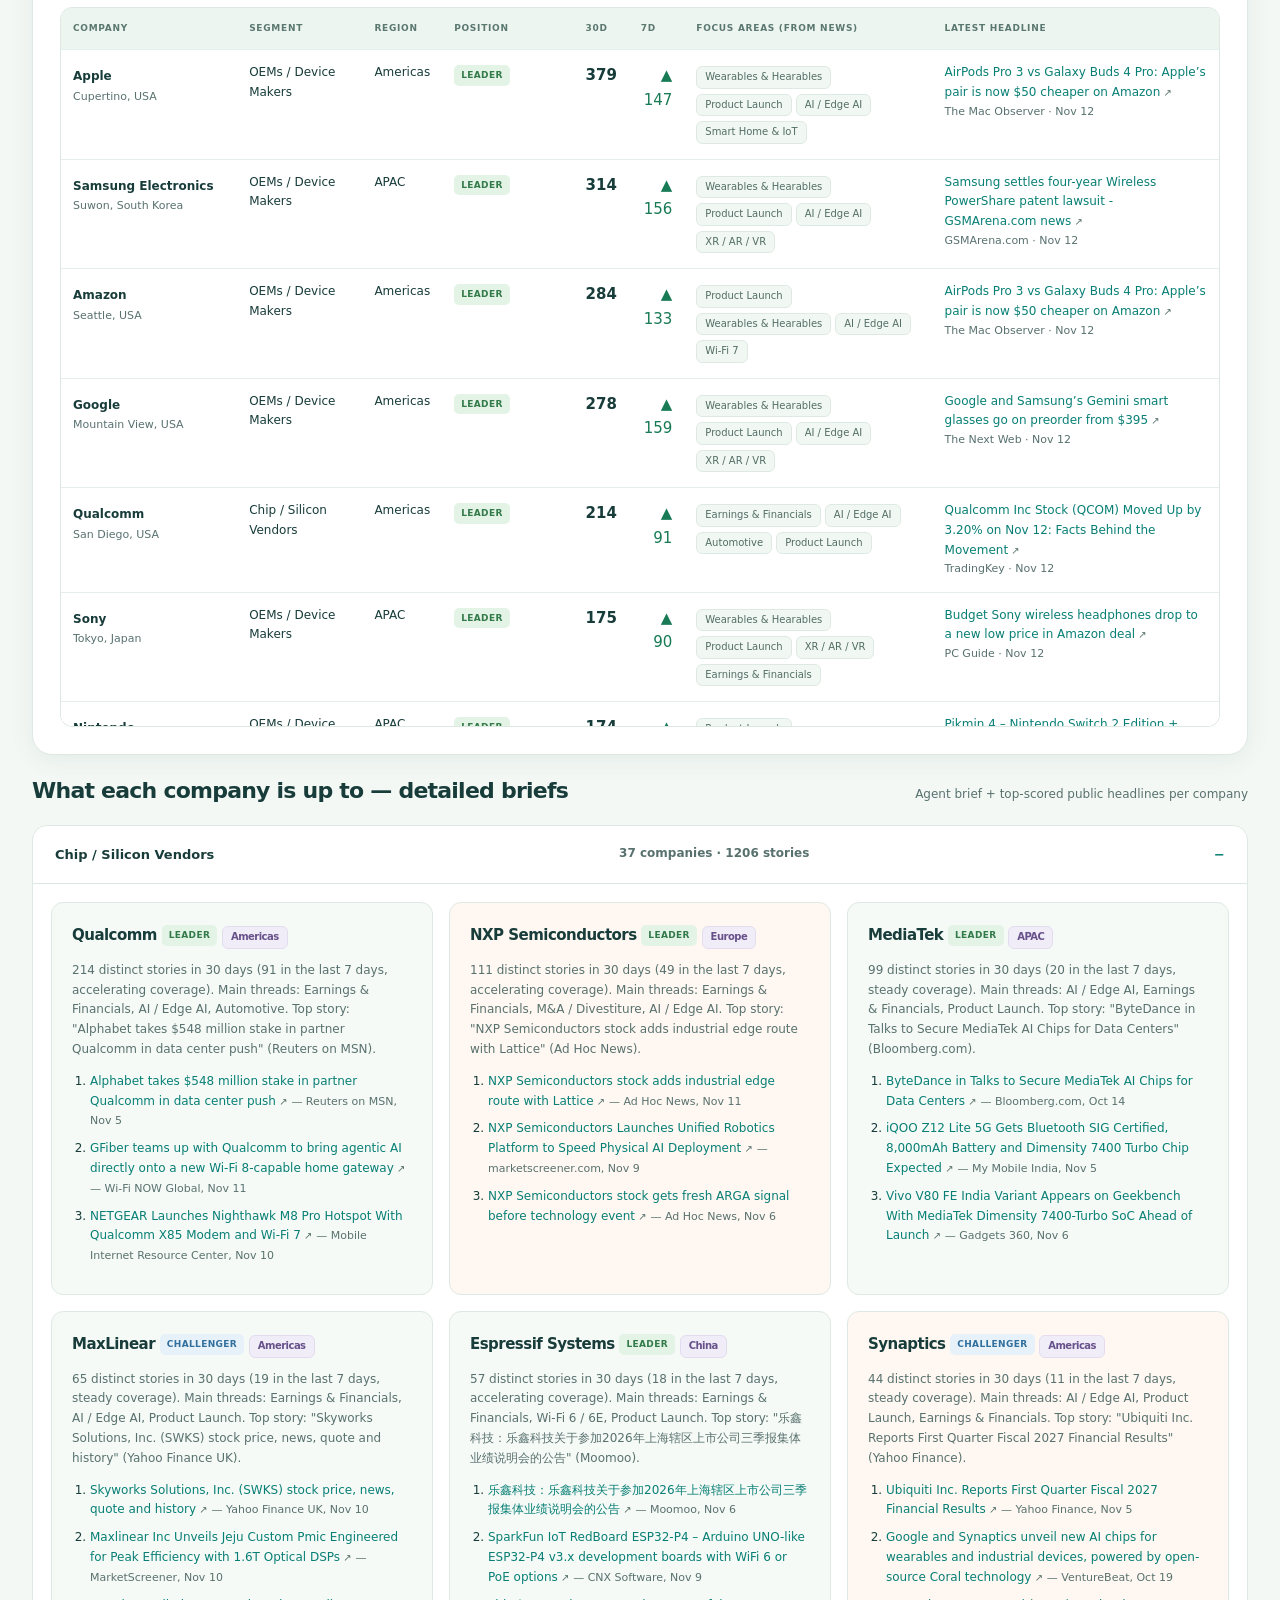
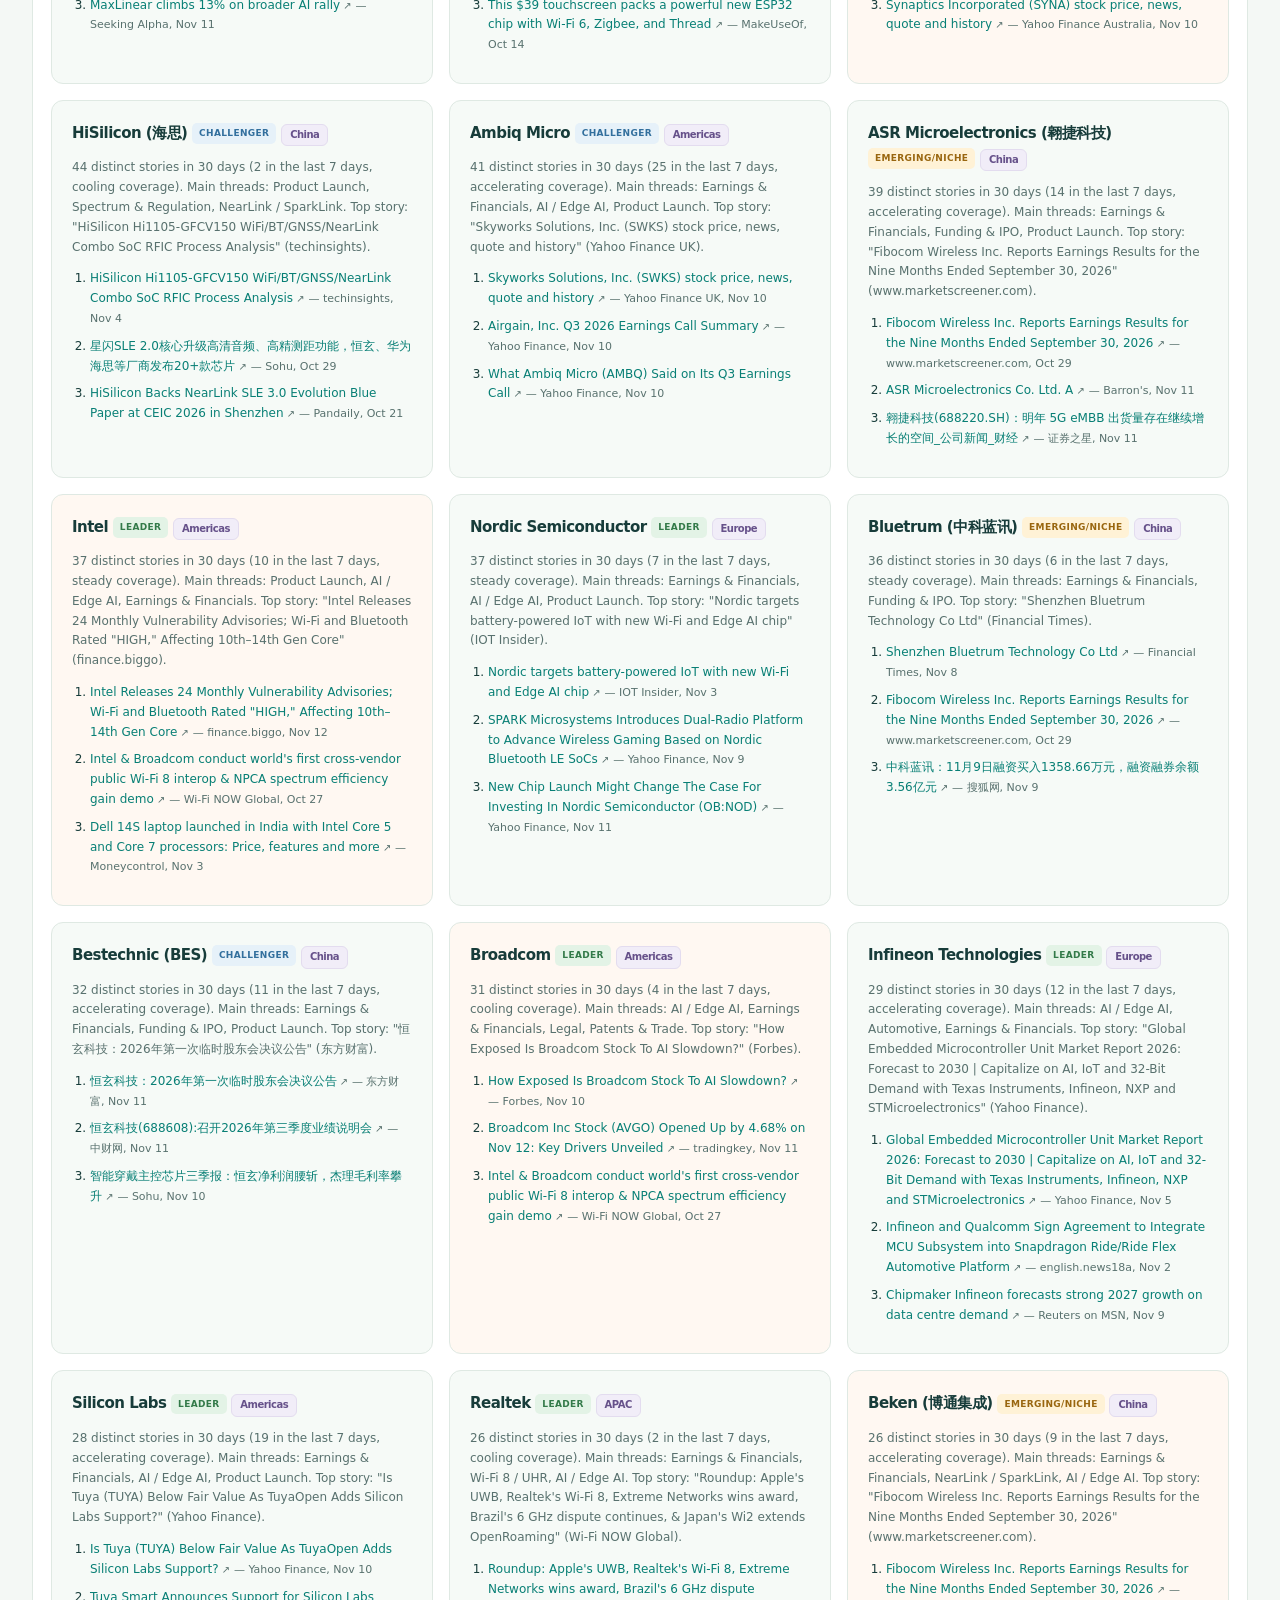
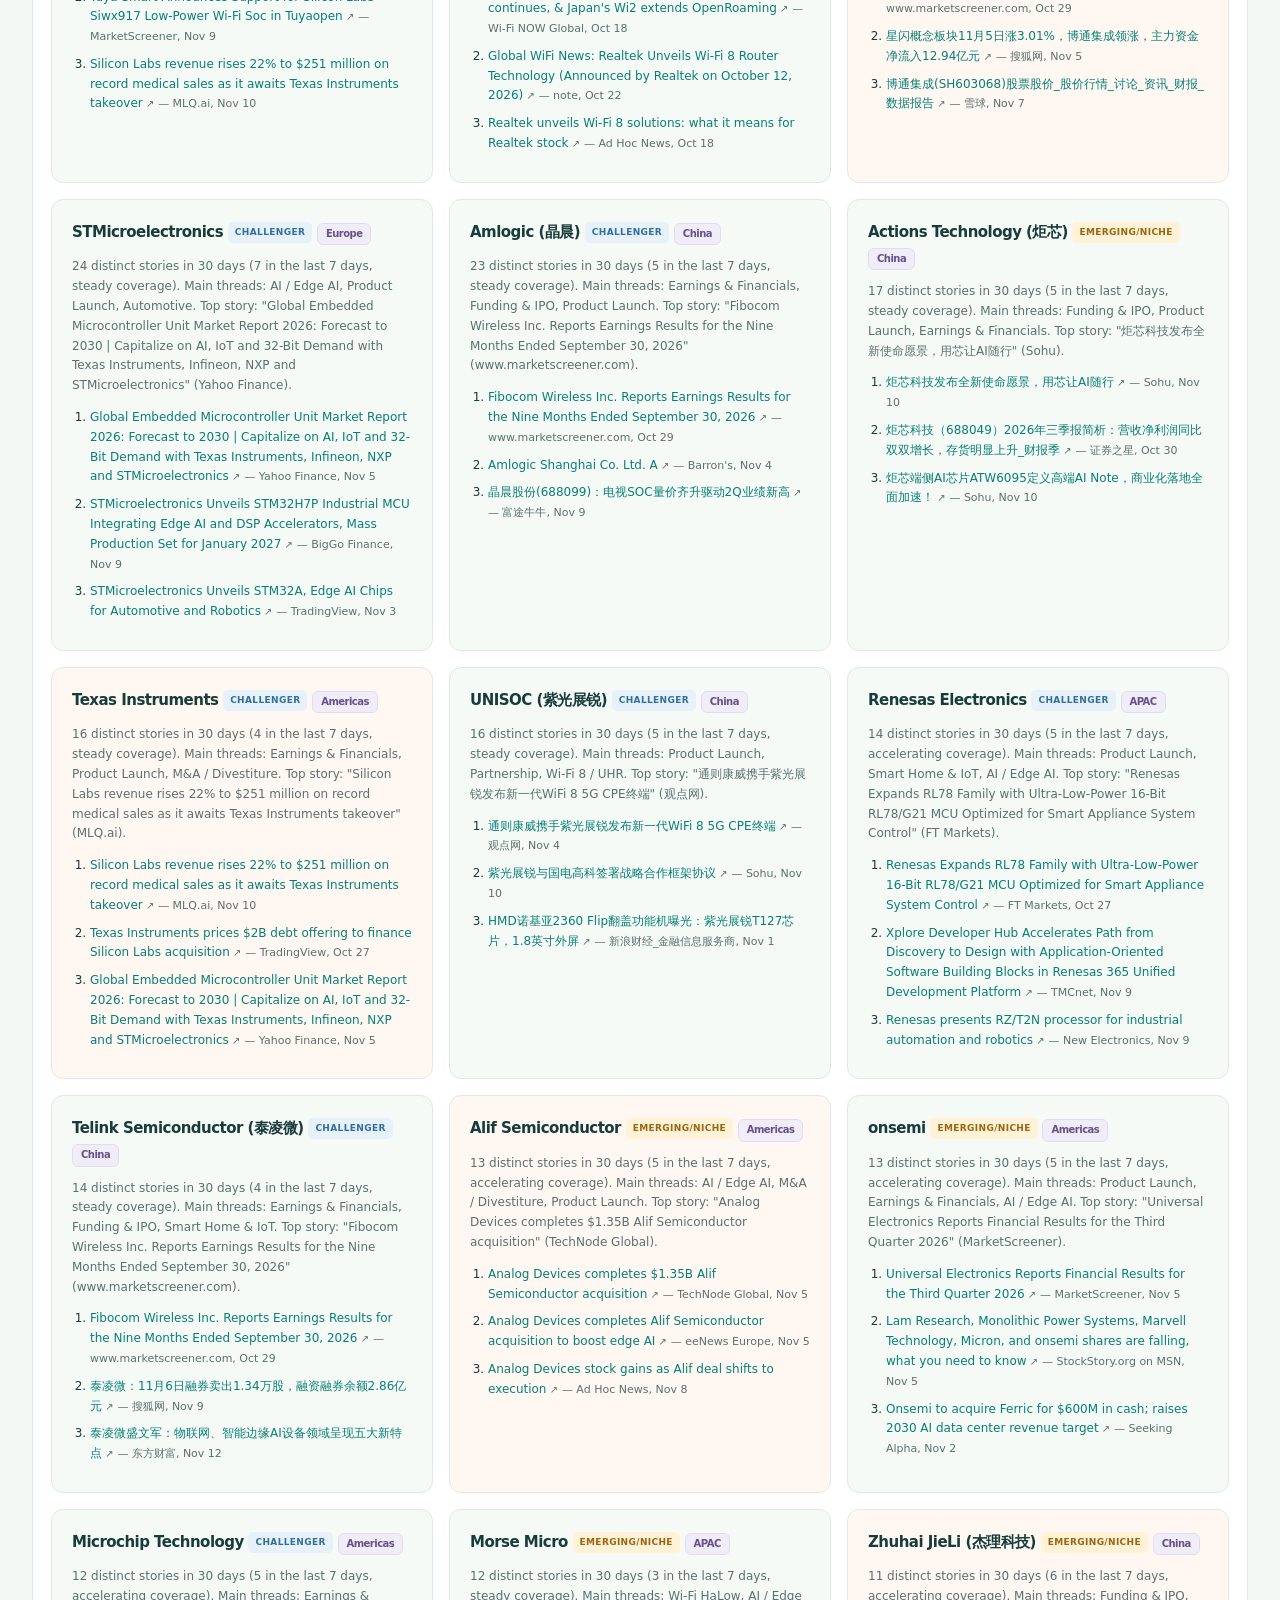
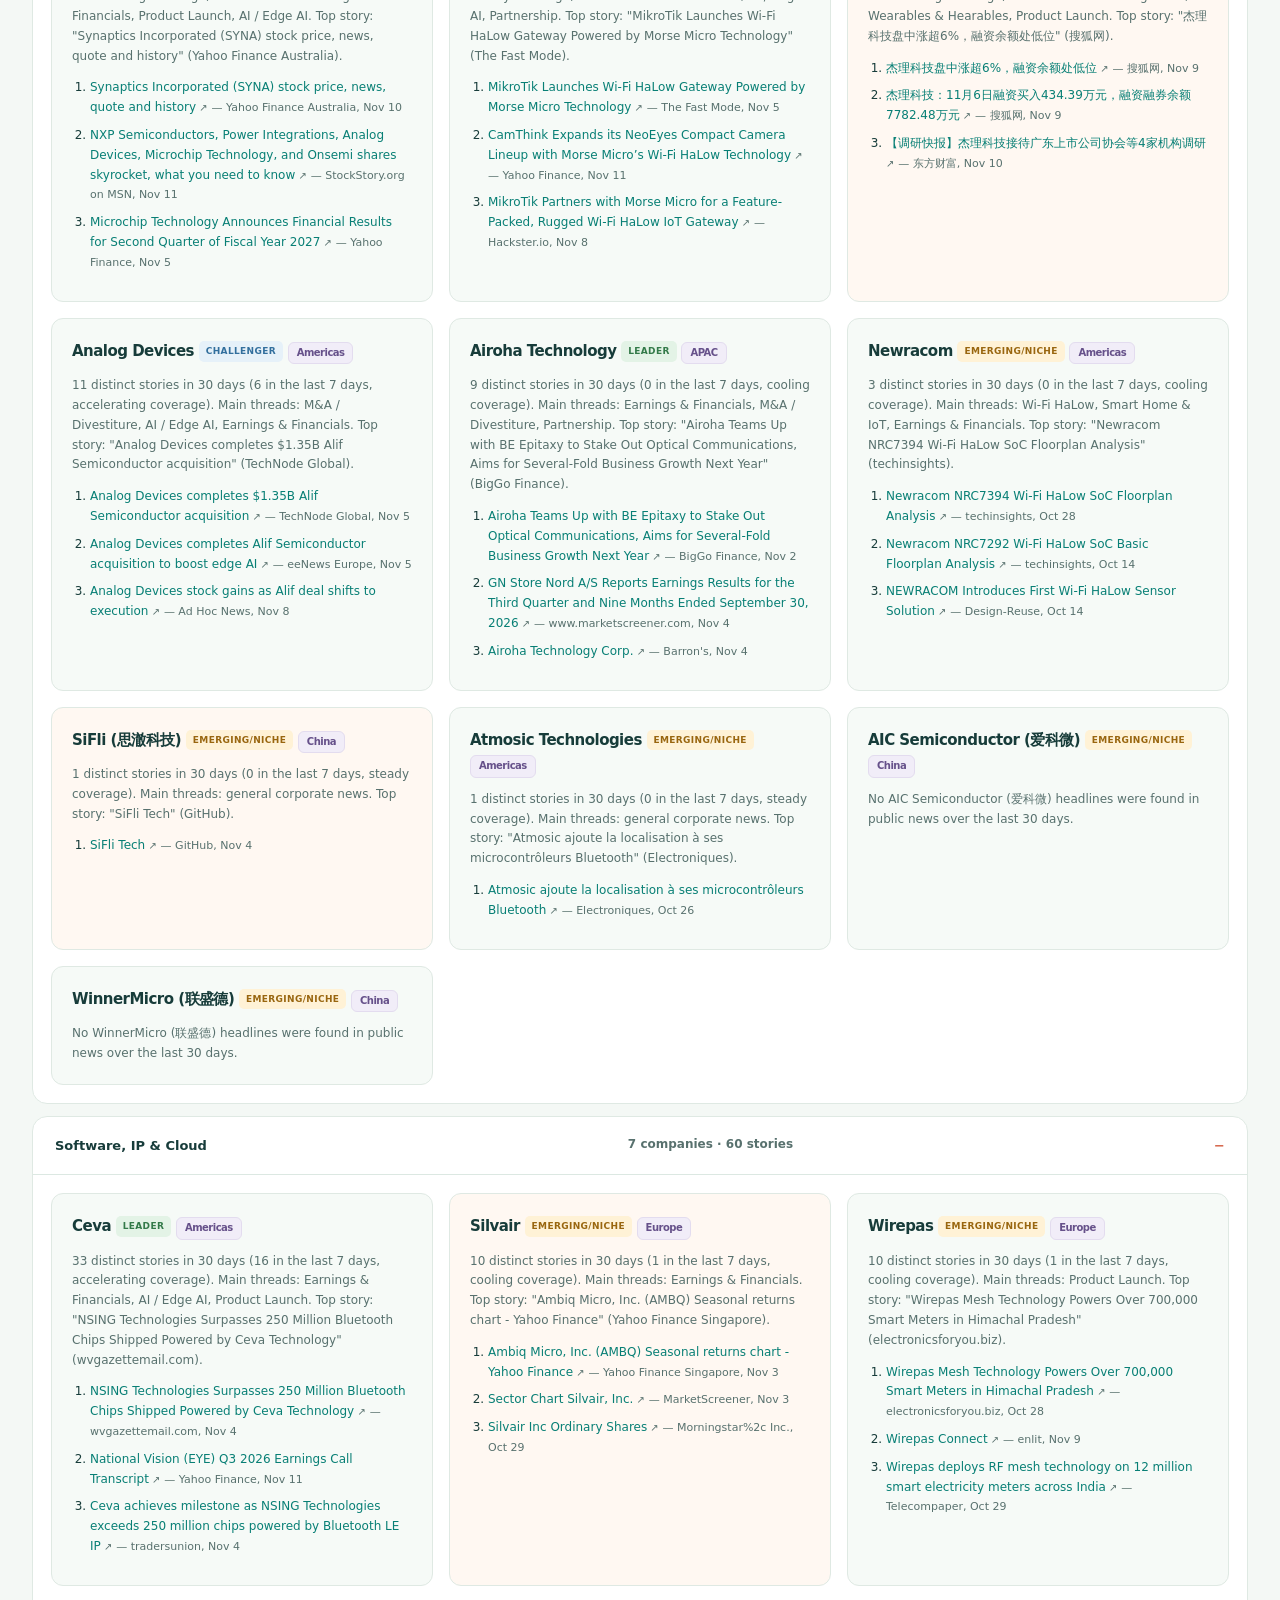
==== commit 0d73ef58: "Remove navigation caption and refresh shared asset" ====
--- a/site/index.html
+++ b/site/index.html
@@ -105,7 +105,7 @@
 
 <script src="data/index.js"></script>
 <script src="data/report.js"></script>
-<script src="assets/common.js?v=3"></script>
+<script src="assets/common.js?v=4"></script>
 <script>
 (function () {
   const R = window.WR_REPORT;
